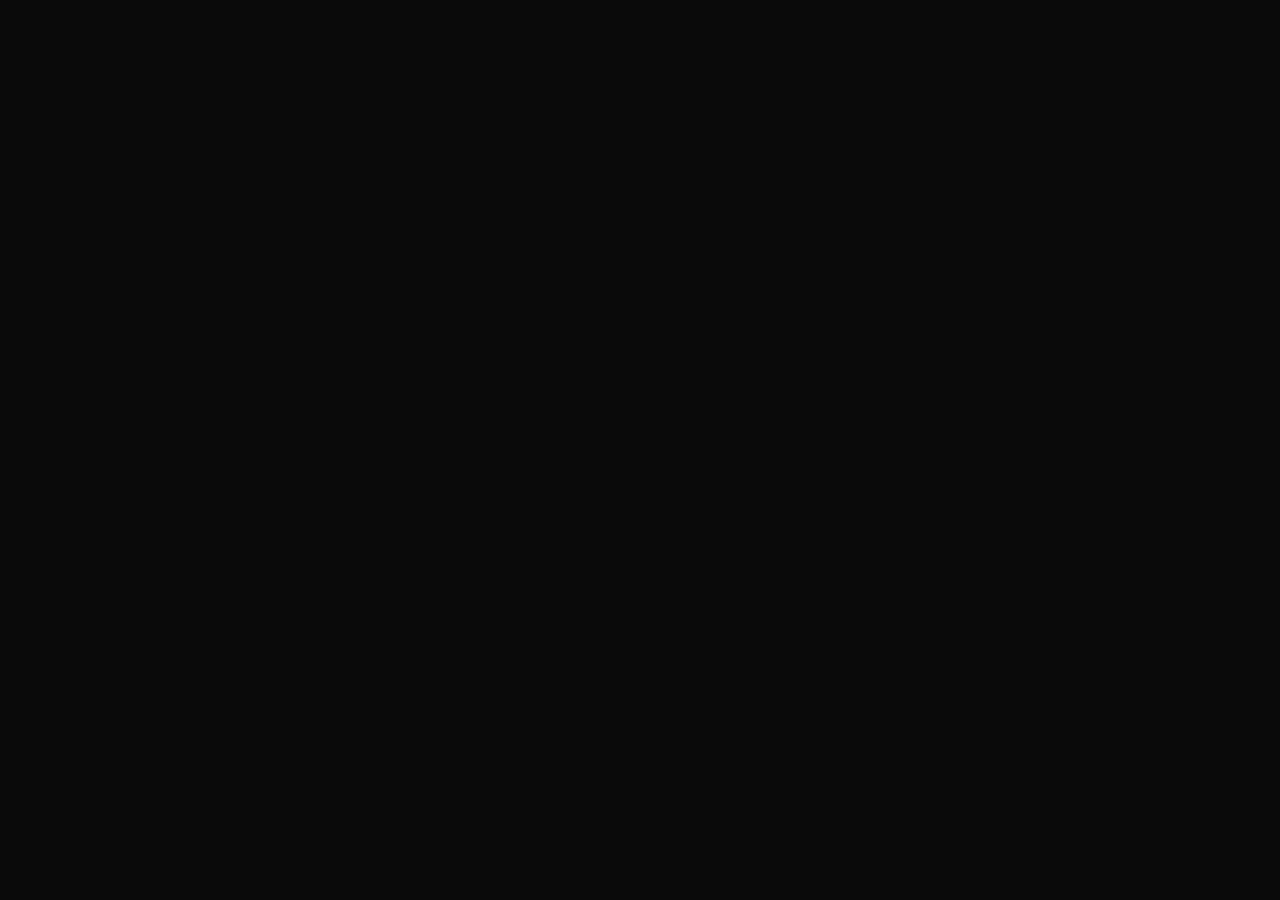
==== index.html @ 72962b51 "Add initial HTML structure for LUXORA marketplace Initial commit of the LUXORA marketplace HTML stru" ====
<!DOCTYPE html>
<html lang="en">
<head>
<meta charset="UTF-8" />
<meta name="viewport" content="width=device-width, initial-scale=1.0" />
<title>LUXORA — The World's Finest Marketplace</title>
<link href="https://fonts.googleapis.com/css2?family=Cormorant+Garamond:wght@300;400;600;700&family=Inter:wght@300;400;500;600;700&display=swap" rel="stylesheet">
<style>
  /* ============ RESET & BASE ============ */
  * { margin: 0; padding: 0; box-sizing: border-box; }
  :root {
    --gold: #d4af37;
    --gold-light: #f4e4a6;
    --gold-dark: #a8842c;
    --black: #0a0a0a;
    --charcoal: #141414;
    --charcoal-2: #1c1c1c;
    --cream: #f8f5ee;
    --text-muted: #a8a8a8;
    --border: rgba(212, 175, 55, 0.18);
    --font-serif: 'Cormorant Garamond', serif;
    --font-sans: 'Inter', sans-serif;
  }
  html { scroll-behavior: smooth; }
  body {
    font-family: var(--font-sans);
    background: var(--black);
    color: var(--cream);
    overflow-x: hidden;
    line-height: 1.6;
  }
  a { text-decoration: none; color: inherit; }
  img { display: block; max-width: 100%; }
  ::selection { background: var(--gold); color: var(--black); }

  /* Scrollbar */
  ::-webkit-scrollbar { width: 10px; }
  ::-webkit-scrollbar-track { background: var(--charcoal); }
  ::-webkit-scrollbar-thumb { background: var(--gold-dark); border-radius: 10px; }
  ::-webkit-scrollbar-thumb:hover { background: var(--gold); }

  /* ============ NAVBAR ============ */
  .navbar {
    position: fixed; top: 0; left: 0; right: 0;
    z-index: 1000;
    padding: 22px 60px;
    display: flex; align-items: center; justify-content: space-between;
    transition: all 0.4s ease;
    background: transparent;
  }
  .navbar.scrolled {
    background: rgba(10, 10, 10, 0.85);
    backdrop-filter: blur(20px);
    border-bottom: 1px solid var(--border);
    padding: 14px 60px;
  }
  .logo {
    font-family: var(--font-serif);
    font-size: 30px; font-weight: 700;
    letter-spacing: 4px;
    background: linear-gradient(135deg, var(--gold-light), var(--gold), var(--gold-dark));
    -webkit-background-clip: text;
    -webkit-text-fill-color: transparent;
    background-clip: text;
  }
  .logo span { font-size: 14px; letter-spacing: 6px; display: block; margin-top: -6px; opacity: 0.7; }
  .nav-links { display: flex; gap: 40px; align-items: center; }
  .nav-links a {
    font-size: 14px; letter-spacing: 1.5px; text-transform: uppercase;
    color: var(--cream); position: relative; transition: color 0.3s;
  }
  .nav-links a::after {
    content: ''; position: absolute; left: 0; bottom: -6px;
    width: 0; height: 1px; background: var(--gold);
    transition: width 0.4s ease;
  }
  .nav-links a:hover { color: var(--gold); }
  .nav-links a:hover::after { width: 100%; }
  .nav-actions { display: flex; gap: 20px; align-items: center; }
  .icon-btn {
    width: 44px; height: 44px; border-radius: 50%;
    border: 1px solid var(--border);
    display: flex; align-items: center; justify-content: center;
    cursor: pointer; transition: all 0.3s; background: transparent; color: var(--cream);
  }
  .icon-btn:hover { border-color: var(--gold); color: var(--gold); transform: translateY(-2px); }
  .btn-gold {
    padding: 14px 32px; border-radius: 50px;
    background: linear-gradient(135deg, var(--gold-light), var(--gold), var(--gold-dark));
    color: var(--black); font-weight: 600; letter-spacing: 1.5px;
    font-size: 13px; text-transform: uppercase; border: none; cursor: pointer;
    transition: all 0.4s ease; box-shadow: 0 8px 24px rgba(212, 175, 55, 0.25);
  }
  .btn-gold:hover { transform: translateY(-3px); box-shadow: 0 12px 32px rgba(212, 175, 55, 0.45); }
  .menu-toggle { display: none; }

  /* ============ HERO ============ */
  .hero {
    min-height: 100vh;
    display: flex; align-items: center; justify-content: center;
    text-align: center;
    position: relative;
    padding: 120px 40px 60px;
    overflow: hidden;
    background:
      radial-gradient(ellipse at 20% 30%, rgba(212, 175, 55, 0.13) 0%, transparent 55%),
      radial-gradient(ellipse at 80% 70%, rgba(212, 175, 55, 0.09) 0%, transparent 55%),
      var(--black);
  }
  .hero::before {
    content: ''; position: absolute; inset: 0;
    background-image:
      linear-gradient(rgba(212, 175, 55, 0.04) 1px, transparent 1px),
      linear-gradient(90deg, rgba(212, 175, 55, 0.04) 1px, transparent 1px);
    background-size: 60px 60px;
    mask-image: radial-gradient(ellipse at center, black 20%, transparent 75%);
  }
  .hero-content { position: relative; z-index: 2; max-width: 1000px; }
  .hero-badge {
    display: inline-flex; align-items: center; gap: 10px;
    padding: 10px 22px; border-radius: 50px;
    border: 1px solid var(--border);
    background: rgba(212, 175, 55, 0.05);
    font-size: 12px; letter-spacing: 3px; text-transform: uppercase;
    color: var(--gold-light);
    margin-bottom: 32px;
    animation: fadeUp 0.8s ease 0.1s both;
  }
  .hero-badge .dot {
    width: 8px; height: 8px; border-radius: 50%;
    background: var(--gold);
    box-shadow: 0 0 12px var(--gold);
    animation: pulse 2s infinite;
  }
  @keyframes pulse {
    0%, 100% { opacity: 1; transform: scale(1); }
    50% { opacity: 0.5; transform: scale(1.3); }
  }
  .hero h1 {
    font-family: var(--font-serif);
    font-size: clamp(48px, 8vw, 108px);
    font-weight: 600; line-height: 1; letter-spacing: -1px;
    animation: fadeUp 0.9s ease 0.25s both;
  }
  .hero h1 .italic {
    font-style: italic; font-weight: 300;
    background: linear-gradient(135deg, var(--gold-light), var(--gold), var(--gold-dark));
    -webkit-background-clip: text; -webkit-text-fill-color: transparent;
  }
  .hero p {
    max-width: 640px; margin: 32px auto 0;
    font-size: 17px; color: var(--text-muted); letter-spacing: 0.5px;
    animation: fadeUp 0.9s ease 0.4s both;
  }
  .hero-cta {
    margin-top: 46px; display: flex; gap: 20px; justify-content: center; flex-wrap: wrap;
    animation: fadeUp 0.9s ease 0.55s both;
  }
  .btn-outline {
    padding: 14px 32px; border-radius: 50px;
    border: 1px solid var(--gold); background: transparent;
    color: var(--gold); font-weight: 600; letter-spacing: 1.5px;
    font-size: 13px; text-transform: uppercase; cursor: pointer;
    transition: all 0.4s ease;
  }
  .btn-outline:hover { background: var(--gold); color: var(--black); transform: translateY(-3px); }

  /* Search bar */
  .hero-search {
    margin: 60px auto 0; max-width: 720px;
    display: flex; align-items: center;
    background: rgba(20, 20, 20, 0.8);
    border: 1px solid var(--border);
    border-radius: 60px; padding: 8px;
    backdrop-filter: blur(20px);
    animation: fadeUp 0.9s ease 0.7s both;
    transition: border-color 0.3s, box-shadow 0.3s;
  }
  .hero-search:focus-within {
    border-color: var(--gold);
    box-shadow: 0 0 40px rgba(212, 175, 55, 0.15);
  }
  .hero-search input {
    flex: 1; background: transparent; border: none; outline: none;
    padding: 16px 24px; color: var(--cream); font-size: 15px;
  }
  .hero-search input::placeholder { color: var(--text-muted); }
  .hero-search .btn-gold { padding: 14px 30px; }

  /* ============ STATS ============ */
  .stats {
    display: grid; grid-template-columns: repeat(4, 1fr);
    border-top: 1px solid var(--border);
    border-bottom: 1px solid var(--border);
    background: var(--charcoal);
  }
  .stat {
    padding: 50px 30px; text-align: center;
    border-right: 1px solid var(--border);
    transition: background 0.4s;
  }
  .stat:last-child { border-right: none; }
  .stat:hover { background: var(--charcoal-2); }
  .stat h3 {
    font-family: var(--font-serif); font-size: 52px; font-weight: 600;
    background: linear-gradient(135deg, var(--gold-light), var(--gold));
    -webkit-background-clip: text; -webkit-text-fill-color: transparent;
    line-height: 1;
  }
  .stat p {
    font-size: 12px; letter-spacing: 3px; text-transform: uppercase;
    color: var(--text-muted); margin-top: 12px;
  }

  /* ============ SECTION HEADING ============ */
  .section { padding: 120px 60px; }
  .section-head {
    text-align: center; margin-bottom: 70px;
  }
  .section-tag {
    font-size: 12px; letter-spacing: 5px; text-transform: uppercase;
    color: var(--gold); margin-bottom: 18px; display: block;
  }
  .section-head h2 {
    font-family: var(--font-serif);
    font-size: clamp(38px, 5vw, 64px);
    font-weight: 600; line-height: 1.1;
  }
  .section-head h2 .italic {
    font-style: italic; font-weight: 300;
    color: var(--gold);
  }
  .section-head p {
    color: var(--text-muted); margin-top: 18px; max-width: 560px;
    margin-left: auto; margin-right: auto; font-size: 15px;
  }

  /* ============ CATEGORIES ============ */
  .categories-grid {
    display: grid; grid-template-columns: repeat(4, 1fr);
    gap: 22px;
  }
  .category-card {
    position: relative; overflow: hidden; border-radius: 16px;
    height: 340px; cursor: pointer;
    border: 1px solid var(--border);
    background-size: cover; background-position: center;
    transition: transform 0.5s ease, box-shadow 0.5s ease;
  }
  .category-card::before {
    content: ''; position: absolute; inset: 0;
    background: linear-gradient(180deg, rgba(10,10,10,0.1) 0%, rgba(10,10,10,0.9) 100%);
    transition: opacity 0.4s;
  }
  .category-card:hover { transform: translateY(-8px); box-shadow: 0 20px 50px rgba(212,175,55,0.2); }
  .category-card:hover::before { opacity: 0.7; }
  .category-card .content {
    position: absolute; bottom: 0; left: 0; right: 0;
    padding: 28px; z-index: 2;
  }
  .category-card .content h3 {
    font-family: var(--font-serif); font-size: 26px; font-weight: 600;
    transition: color 0.3s;
  }
  .category-card:hover .content h3 { color: var(--gold); }
  .category-card .content span {
    font-size: 12px; letter-spacing: 2px; text-transform: uppercase;
    color: var(--gold-light); opacity: 0.85;
  }
  .category-card .arrow {
    position: absolute; top: 24px; right: 24px;
    width: 44px; height: 44px; border-radius: 50%;
    background: rgba(212,175,55,0.15); backdrop-filter: blur(10px);
    border: 1px solid var(--border);
    display: flex; align-items: center; justify-content: center;
    color: var(--gold); opacity: 0; transform: scale(0.6);
    transition: all 0.4s;
  }
  .category-card:hover .arrow { opacity: 1; transform: scale(1); }

  /* ============ PRODUCTS ============ */
  .products-section { background: var(--charcoal); }
  .products-grid {
    display: grid; grid-template-columns: repeat(4, 1fr);
    gap: 26px;
  }
  .product-card {
    background: var(--charcoal-2); border-radius: 18px;
    overflow: hidden; border: 1px solid var(--border);
    transition: all 0.4s ease;
  }
  .product-card:hover {
    transform: translateY(-8px);
    border-color: var(--gold);
    box-shadow: 0 20px 50px rgba(0,0,0,0.5);
  }
  .product-img {
    height: 260px; background-size: cover; background-position: center;
    position: relative; overflow: hidden;
  }
  .product-img::after {
    content: ''; position: absolute; inset: 0;
    background: linear-gradient(180deg, transparent 60%, rgba(0,0,0,0.6) 100%);
    transition: opacity 0.4s;
  }
  .product-img .tag {
    position: absolute; top: 16px; left: 16px; z-index: 2;
    padding: 6px 14px; border-radius: 50px;
    background: linear-gradient(135deg, var(--gold-light), var(--gold));
    color: var(--black); font-size: 11px; font-weight: 700;
    letter-spacing: 1px; text-transform: uppercase;
  }
  .product-info { padding: 22px; }
  .product-cat {
    font-size: 11px; letter-spacing: 2px; text-transform: uppercase;
    color: var(--gold); opacity: 0.9;
  }
  .product-info h3 {
    font-family: var(--font-serif); font-size: 22px; font-weight: 600;
    margin: 8px 0 12px; transition: color 0.3s;
  }
  .product-card:hover .product-info h3 { color: var(--gold-light); }
  .product-meta {
    display: flex; align-items: center; justify-content: space-between;
    padding-top: 14px; border-top: 1px solid var(--border);
  }
  .price {
    font-family: var(--font-serif); font-size: 22px; font-weight: 600;
    color: var(--gold-light);
  }
  .price small { font-size: 12px; color: var(--text-muted); font-family: var(--font-sans); }
  .rating { color: var(--gold); font-size: 13px; letter-spacing: 2px; }

  /* ============ WHY US ============ */
  .why-grid {
    display: grid; grid-template-columns: repeat(3, 1fr);
    gap: 26px;
  }
  .why-card {
    padding: 44px 36px; border-radius: 18px;
    background: linear-gradient(145deg, var(--charcoal-2), var(--charcoal));
    border: 1px solid var(--border);
    position: relative; overflow: hidden;
    transition: all 0.4s ease;
  }
  .why-card::before {
    content: ''; position: absolute; top: 0; left: 0;
    width: 100%; height: 2px;
    background: linear-gradient(90deg, transparent, var(--gold), transparent);
    transform: scaleX(0); transition: transform 0.5s ease;
  }
  .why-card:hover { transform: translateY(-6px); border-color: rgba(212,175,55,0.5); }
  .why-card:hover::before { transform: scaleX(1); }
  .why-icon {
    width: 68px; height: 68px; border-radius: 16px;
    background: rgba(212, 175, 55, 0.1);
    border: 1px solid var(--border);
    display: flex; align-items: center; justify-content: center;
    color: var(--gold); margin-bottom: 26px;
    transition: all 0.4s;
  }
  .why-card:hover .why-icon {
    background: var(--gold); color: var(--black);
    transform: rotate(-8deg) scale(1.05);
  }
  .why-card h3 {
    font-family: var(--font-serif); font-size: 24px; font-weight: 600;
    margin-bottom: 12px;
  }
  .why-card p { color: var(--text-muted); font-size: 14px; line-height: 1.8; }

  /* ============ CTA BANNER ============ */
  .cta-banner {
    margin: 0 60px; padding: 90px 60px; border-radius: 28px;
    background:
      radial-gradient(ellipse at 30% 20%, rgba(212,175,55,0.25) 0%, transparent 60%),
      radial-gradient(ellipse at 70% 80%, rgba(212,175,55,0.15) 0%, transparent 60%),
      linear-gradient(135deg, #1a1508, #0a0a0a);
    border: 1px solid var(--border);
    text-align: center; position: relative; overflow: hidden;
  }
  .cta-banner::before {
    content: ''; position: absolute; inset: 0;
    background-image:
      linear-gradient(rgba(212,175,55,0.05) 1px, transparent 1px),
      linear-gradient(90deg, rgba(212,175,55,0.05) 1px, transparent 1px);
    background-size: 50px 50px;
    mask-image: radial-gradient(ellipse at center, black, transparent 70%);
  }
  .cta-banner > * { position: relative; z-index: 2; }
  .cta-banner h2 {
    font-family: var(--font-serif); font-size: clamp(36px, 5vw, 62px);
    font-weight: 600; line-height: 1.1; margin-bottom: 20px;
  }
  .cta-banner h2 .italic { font-style: italic; color: var(--gold); font-weight: 300; }
  .cta-banner p { color: var(--text-muted); max-width: 580px; margin: 0 auto 40px; }

  /* ============ TESTIMONIALS ============ */
  .testimonials-grid {
    display: grid; grid-template-columns: repeat(3, 1fr); gap: 26px;
  }
  .testimonial {
    padding: 40px 32px; border-radius: 18px;
    background: var(--charcoal-2);
    border: 1px solid var(--border);
    transition: all 0.4s;
  }
  .testimonial:hover { border-color: rgba(212,175,55,0.5); transform: translateY(-6px); }
  .stars { color: var(--gold); letter-spacing: 3px; margin-bottom: 18px; }
  .testimonial p {
    font-family: var(--font-serif); font-size: 19px; font-style: italic;
    line-height: 1.7; color: var(--cream); margin-bottom: 26px;
  }
  .author { display: flex; align-items: center; gap: 14px; }
  .avatar {
    width: 52px; height: 52px; border-radius: 50%;
    background: linear-gradient(135deg, var(--gold-light), var(--gold-dark));
    display: flex; align-items: center; justify-content: center;
    font-weight: 700; color: var(--black); font-family: var(--font-serif);
    font-size: 20px;
  }
  .author-info h4 { font-size: 15px; font-weight: 600; }
  .author-info span { font-size: 12px; color: var(--text-muted); letter-spacing: 1px; }

  /* ============ NEWSLETTER ============ */
  .newsletter {
    padding: 80px 60px; text-align: center;
    border-top: 1px solid var(--border);
    background: var(--charcoal);
  }
  .newsletter h3 {
    font-family: var(--font-serif); font-size: 42px; font-weight: 600;
    margin-bottom: 14px;
  }
  .newsletter p { color: var(--text-muted); margin-bottom: 36px; }
  .newsletter-form {
    display: flex; max-width: 540px; margin: 0 auto;
    background: var(--charcoal-2); border: 1px solid var(--border);
    border-radius: 60px; padding: 8px;
  }
  .newsletter-form input {
    flex: 1; background: transparent; border: none; outline: none;
    padding: 14px 24px; color: var(--cream); font-size: 15px;
  }
  .newsletter-form input::placeholder { color: var(--text-muted); }

  /* ============ FOOTER ============ */
  footer {
    padding: 80px 60px 40px;
    background: var(--black);
    border-top: 1px solid var(--border);
  }
  .footer-top {
    display: grid; grid-template-columns: 2fr 1fr 1fr 1fr; gap: 50px;
    margin-bottom: 60px;
  }
  .footer-brand .logo { font-size: 34px; margin-bottom: 20px; display: inline-block; }
  .footer-brand p { color: var(--text-muted); font-size: 14px; max-width: 340px; line-height: 1.8; }
  .socials { display: flex; gap: 12px; margin-top: 26px; }
  .socials a {
    width: 42px; height: 42px; border-radius: 50%;
    border: 1px solid var(--border);
    display: flex; align-items: center; justify-content: center;
    transition: all 0.3s; color: var(--cream);
  }
  .socials a:hover { background: var(--gold); color: var(--black); border-color: var(--gold); transform: translateY(-3px); }
  .footer-col h4 {
    font-size: 13px; letter-spacing: 3px; text-transform: uppercase;
    color: var(--gold); margin-bottom: 24px; font-weight: 600;
  }
  .footer-col ul { list-style: none; }
  .footer-col li { margin-bottom: 12px; }
  .footer-col a {
    color: var(--text-muted); font-size: 14px;
    transition: color 0.3s;
  }
  .footer-col a:hover { color: var(--gold); }
  .footer-bottom {
    display: flex; justify-content: space-between; align-items: center;
    padding-top: 30px; border-top: 1px solid var(--border);
    color: var(--text-muted); font-size: 13px;
    flex-wrap: wrap; gap: 16px;
  }

  /* ============ ANIMATIONS ============ */
  @keyframes fadeUp {
    from { opacity: 0; transform: translateY(30px); }
    to { opacity: 1; transform: translateY(0); }
  }
  .reveal {
    opacity: 0; transform: translateY(40px);
    transition: opacity 0.8s ease, transform 0.8s ease;
  }
  .reveal.visible { opacity: 1; transform: translateY(0); }

  /* ============ RESPONSIVE ============ */
  @media (max-width: 1100px) {
    .categories-grid, .products-grid { grid-template-columns: repeat(2, 1fr); }
    .why-grid, .testimonials-grid { grid-template-columns: repeat(2, 1fr); }
    .footer-top { grid-template-columns: 1fr 1fr; }
    .stats { grid-template-columns: repeat(2, 1fr); }
    .stat:nth-child(2) { border-right: none; }
  }
  @media (max-width: 860px) {
    .navbar { padding: 18px 24px; }
    .navbar.scrolled { padding: 12px 24px; }
    .nav-links { display: none; }
    .section { padding: 80px 24px; }
    .cta-banner { margin: 0 24px; padding: 60px 24px; }
    .newsletter { padding: 60px 24px; }
    footer { padding: 60px 24px 30px; }
    .hero { padding: 120px 24px 60px; }
  }
  @media (max-width: 640px) {
    .categories-grid, .products-grid, .why-grid, .testimonials-grid, .footer-top {
      grid-template-columns: 1fr;
    }
    .stats { grid-template-columns: 1fr; }
    .stat { border-right: none; border-bottom: 1px solid var(--border); }
    .hero-search { flex-direction: column; border-radius: 20px; padding: 14px; }
    .hero-search input { padding: 14px; width: 100%; }
    .hero-search .btn-gold { width: 100%; }
    .newsletter-form { flex-direction: column; border-radius: 20px; padding: 14px; }
    .newsletter-form input { padding: 14px; }
    .footer-bottom { flex-direction: column; text-align: cen
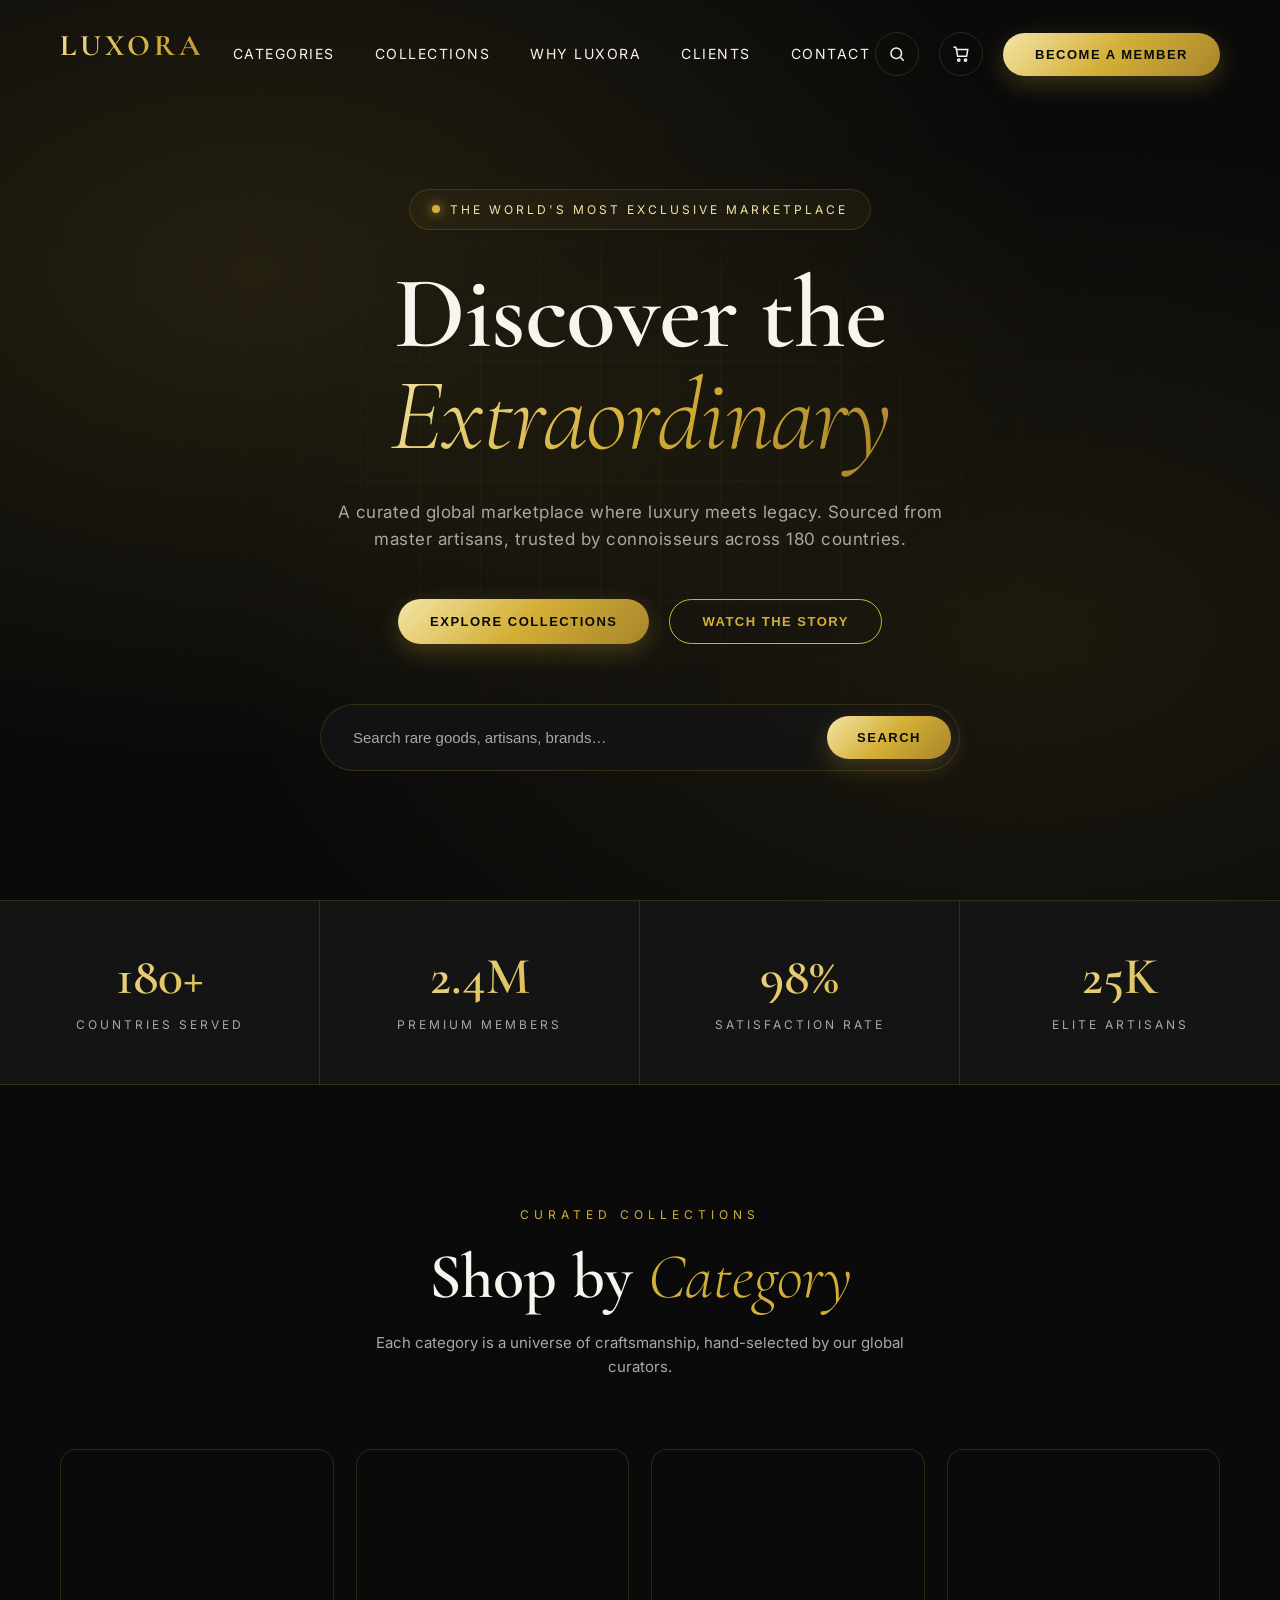
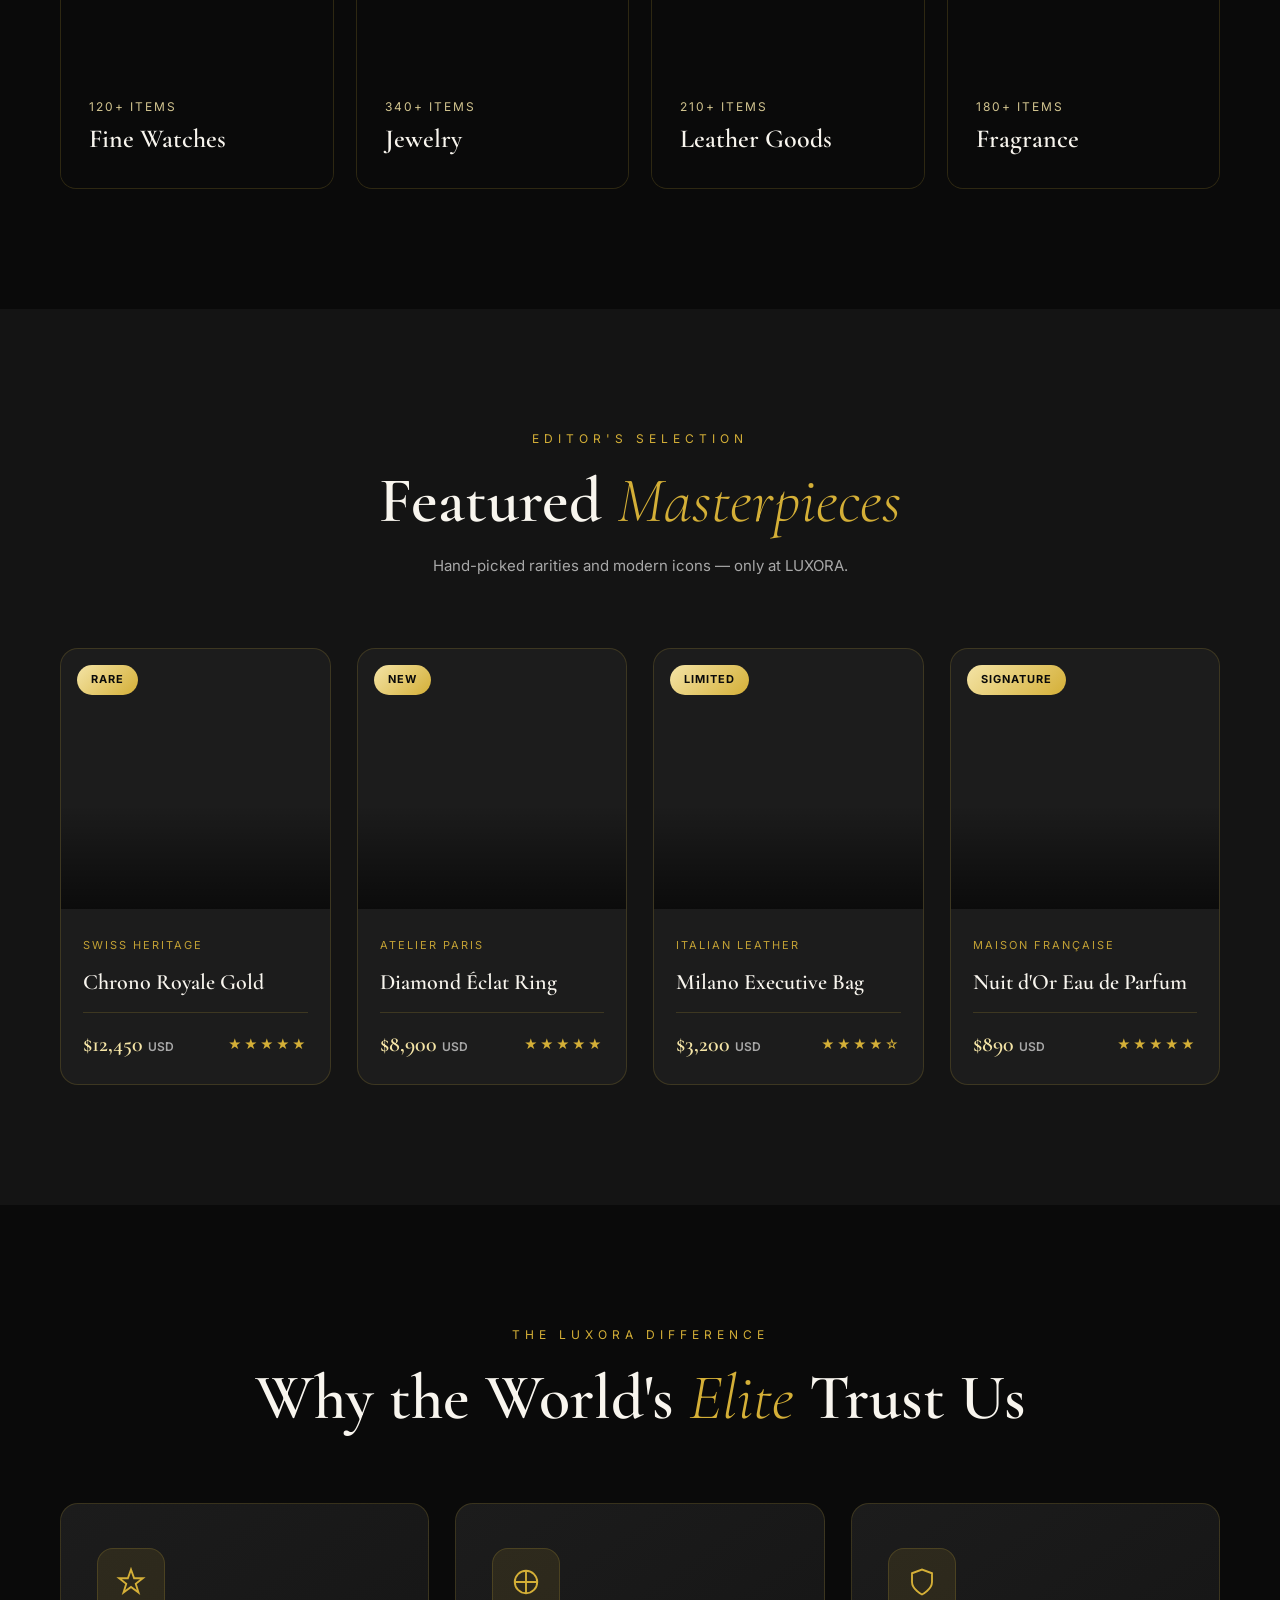
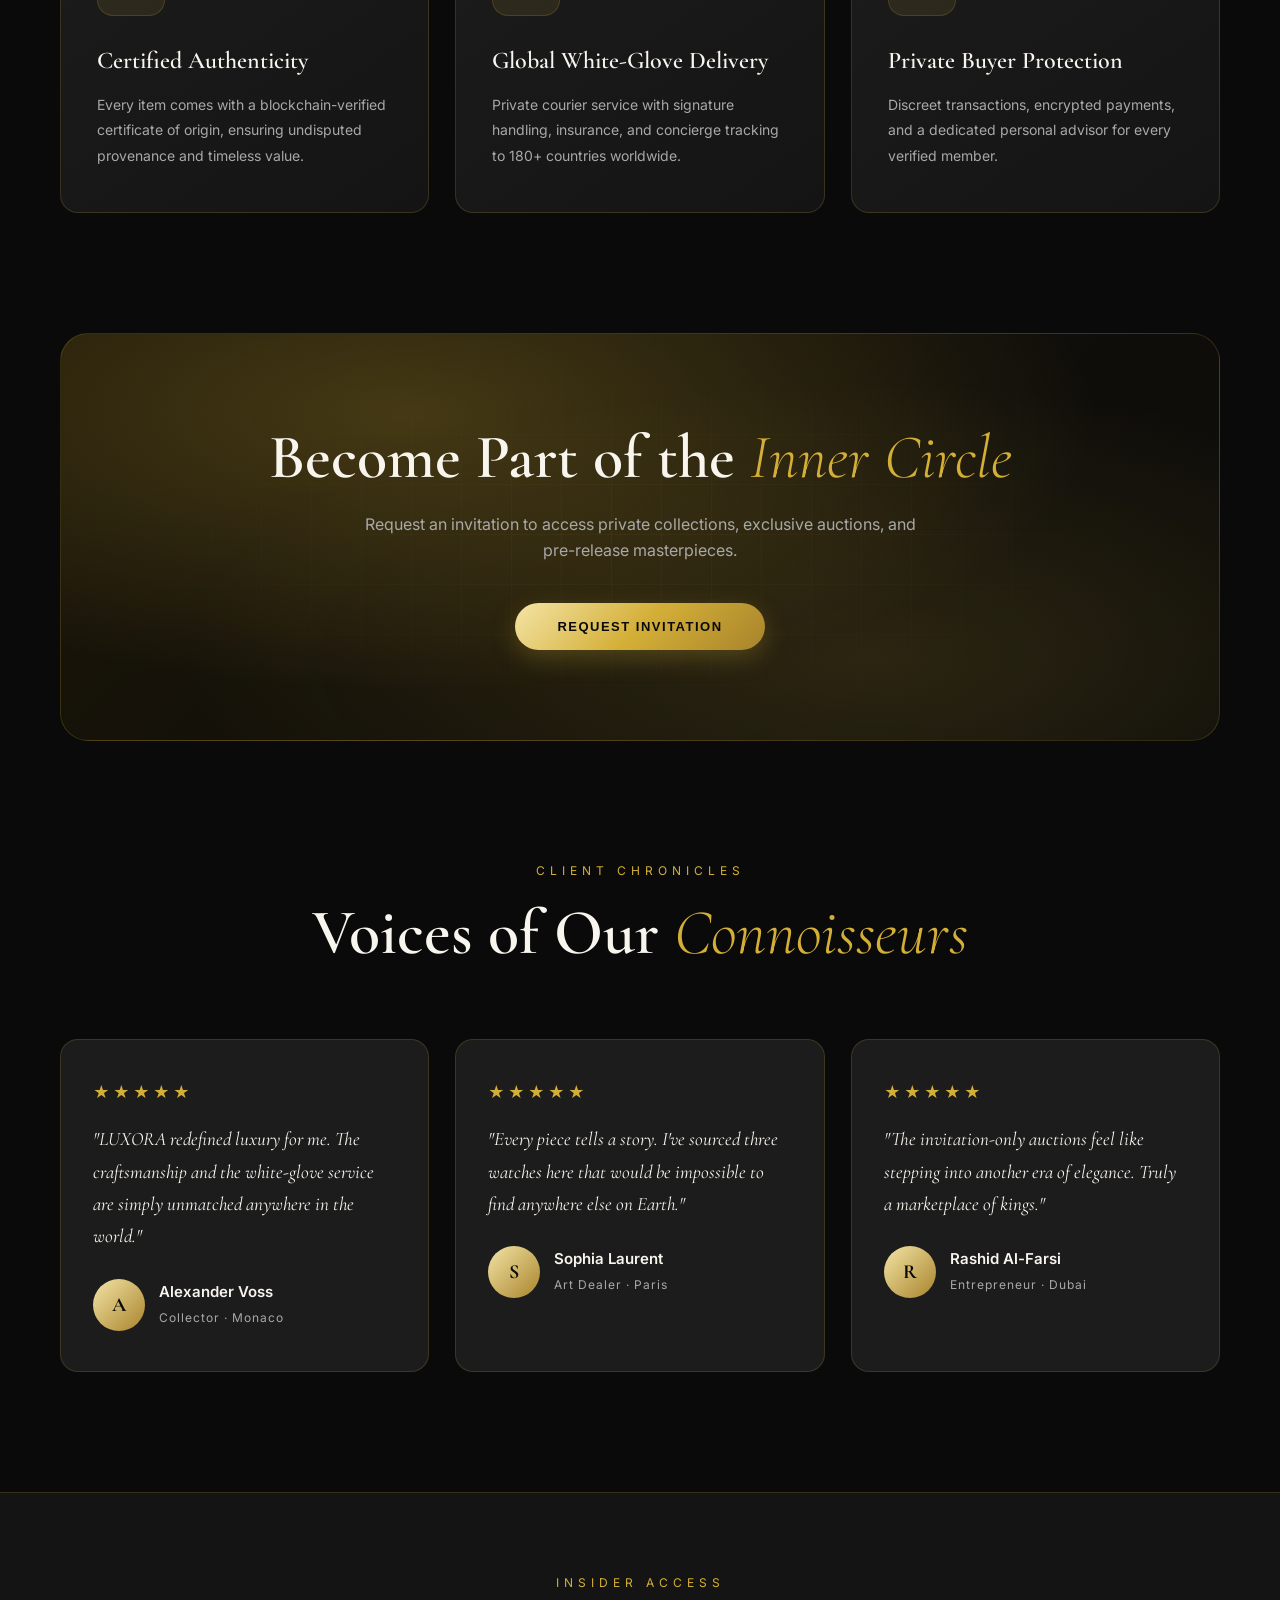
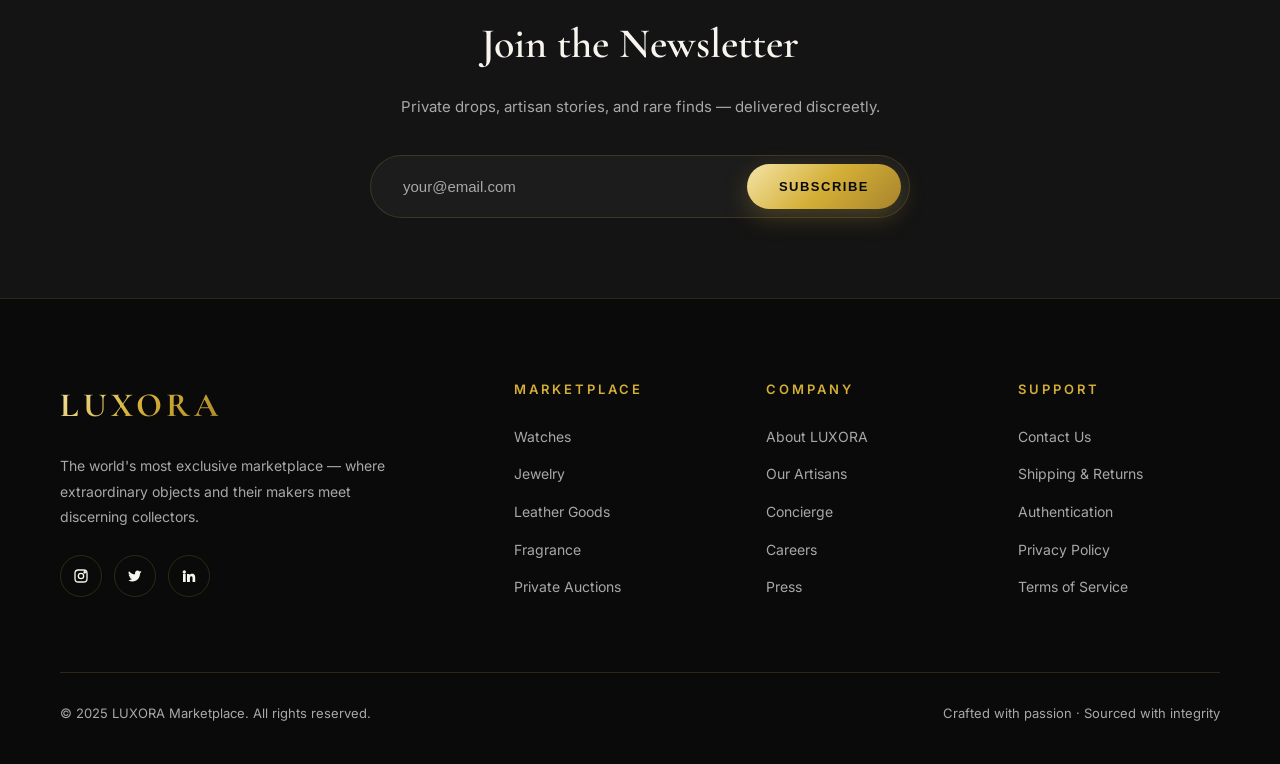
==== commit 3d2cfbeb: "Remove menu toggle and adjust footer styles" ====
--- a/index.html
+++ b/index.html
@@ -92,7 +92,6 @@
     transition: all 0.4s ease; box-shadow: 0 8px 24px rgba(212, 175, 55, 0.25);
   }
   .btn-gold:hover { transform: translateY(-3px); box-shadow: 0 12px 32px rgba(212, 175, 55, 0.45); }
-  .menu-toggle { display: none; }
 
   /* ============ HERO ============ */
   .hero {
@@ -522,4 +521,310 @@
     .hero-search .btn-gold { width: 100%; }
     .newsletter-form { flex-direction: column; border-radius: 20px; padding: 14px; }
     .newsletter-form input { padding: 14px; }
-    .footer-bottom { flex-direction: column; text-align: cen
+    .footer-bottom { flex-direction: column; text-align: center; }
+    .nav-actions .btn-gold { display: none; }
+  }
+</style>
+</head>
+<body>
+
+<!-- ============ NAVBAR ============ -->
+<nav class="navbar" id="navbar">
+  <a href="#" class="logo">LUXORA<span>MARKETPLACE</span></a>
+  <div class="nav-links">
+    <a href="#categories">Categories</a>
+    <a href="#products">Collections</a>
+    <a href="#why">Why LUXORA</a>
+    <a href="#testimonials">Clients</a>
+    <a href="#contact">Contact</a>
+  </div>
+  <div class="nav-actions">
+    <button class="icon-btn" aria-label="Search">
+      <svg width="18" height="18" viewBox="0 0 24 24" fill="none" stroke="currentColor" stroke-width="2"><circle cx="11" cy="11" r="7"/><path d="M21 21l-4.3-4.3"/></svg>
+    </button>
+    <button class="icon-btn" aria-label="Cart">
+      <svg width="18" height="18" viewBox="0 0 24 24" fill="none" stroke="currentColor" stroke-width="2"><path d="M6 6h15l-1.5 9h-12z"/><circle cx="9" cy="20" r="1.5"/><circle cx="18" cy="20" r="1.5"/><path d="M6 6L5 3H2"/></svg>
+    </button>
+    <button class="btn-gold">Become a Member</button>
+  </div>
+</nav>
+
+<!-- ============ HERO ============ -->
+<section class="hero">
+  <div class="hero-content">
+    <div class="hero-badge">
+      <span class="dot"></span>
+      The World's Most Exclusive Marketplace
+    </div>
+    <h1>Discover the<br><span class="italic">Extraordinary</span></h1>
+    <p>A curated global marketplace where luxury meets legacy. Sourced from master artisans, trusted by connoisseurs across 180 countries.</p>
+    <div class="hero-cta">
+      <button class="btn-gold">Explore Collections</button>
+      <button class="btn-outline">Watch the Story</button>
+    </div>
+    <div class="hero-search">
+      <input type="text" placeholder="Search rare goods, artisans, brands…" />
+      <button class="btn-gold">Search</button>
+    </div>
+  </div>
+</section>
+
+<!-- ============ STATS ============ -->
+<section class="stats">
+  <div class="stat reveal"><h3>180+</h3><p>Countries Served</p></div>
+  <div class="stat reveal"><h3>2.4M</h3><p>Premium Members</p></div>
+  <div class="stat reveal"><h3>98%</h3><p>Satisfaction Rate</p></div>
+  <div class="stat reveal"><h3>25K</h3><p>Elite Artisans</p></div>
+</section>
+
+<!-- ============ CATEGORIES ============ -->
+<section class="section" id="categories">
+  <div class="section-head reveal">
+    <span class="section-tag">Curated Collections</span>
+    <h2>Shop by <span class="italic">Category</span></h2>
+    <p>Each category is a universe of craftsmanship, hand-selected by our global curators.</p>
+  </div>
+  <div class="categories-grid">
+    <div class="category-card reveal" style="background-image:url('https://images.unsplash.com/photo-1523170335258-f5ed11844a49?w=800&q=80')">
+      <div class="arrow">→</div>
+      <div class="content"><span>120+ items</span><h3>Fine Watches</h3></div>
+    </div>
+    <div class="category-card reveal" style="background-image:url('https://images.unsplash.com/photo-1611591437281-460bfbe1220a?w=800&q=80')">
+      <div class="arrow">→</div>
+      <div class="content"><span>340+ items</span><h3>Jewelry</h3></div>
+    </div>
+    <div class="category-card reveal" style="background-image:url('https://images.unsplash.com/photo-1548036328-c9fa89d128fa?w=800&q=80')">
+      <div class="arrow">→</div>
+      <div class="content"><span>210+ items</span><h3>Leather Goods</h3></div>
+    </div>
+    <div class="category-card reveal" style="background-image:url('https://images.unsplash.com/photo-1615634260167-c8cdede054de?w=800&q=80')">
+      <div class="arrow">→</div>
+      <div class="content"><span>180+ items</span><h3>Fragrance</h3></div>
+    </div>
+  </div>
+</section>
+
+<!-- ============ PRODUCTS ============ -->
+<section class="section products-section" id="products">
+  <div class="section-head reveal">
+    <span class="section-tag">Editor's Selection</span>
+    <h2>Featured <span class="italic">Masterpieces</span></h2>
+    <p>Hand-picked rarities and modern icons — only at LUXORA.</p>
+  </div>
+  <div class="products-grid">
+    <div class="product-card reveal">
+      <div class="product-img" style="background-image:url('https://images.unsplash.com/photo-1524805444758-089113d48a6d?w=800&q=80')">
+        <span class="tag">Rare</span>
+      </div>
+      <div class="product-info">
+        <span class="product-cat">Swiss Heritage</span>
+        <h3>Chrono Royale Gold</h3>
+        <div class="product-meta">
+          <span class="price">$12,450 <small>USD</small></span>
+          <span class="rating">★★★★★</span>
+        </div>
+      </div>
+    </div>
+    <div class="product-card reveal">
+      <div class="product-img" style="background-image:url('https://images.unsplash.com/photo-1599643478518-a784e5dc4c8f?w=800&q=80')">
+        <span class="tag">New</span>
+      </div>
+      <div class="product-info">
+        <span class="product-cat">Atelier Paris</span>
+        <h3>Diamond Éclat Ring</h3>
+        <div class="product-meta">
+          <span class="price">$8,900 <small>USD</small></span>
+          <span class="rating">★★★★★</span>
+        </div>
+      </div>
+    </div>
+    <div class="product-card reveal">
+      <div class="product-img" style="background-image:url('https://images.unsplash.com/photo-1548036328-c9fa89d128fa?w=800&q=80')">
+        <span class="tag">Limited</span>
+      </div>
+      <div class="product-info">
+        <span class="product-cat">Italian Leather</span>
+        <h3>Milano Executive Bag</h3>
+        <div class="product-meta">
+          <span class="price">$3,200 <small>USD</small></span>
+          <span class="rating">★★★★☆</span>
+        </div>
+      </div>
+    </div>
+    <div class="product-card reveal">
+      <div class="product-img" style="background-image:url('https://images.unsplash.com/photo-1615634260167-c8cdede054de?w=800&q=80')">
+        <span class="tag">Signature</span>
+      </div>
+      <div class="product-info">
+        <span class="product-cat">Maison Française</span>
+        <h3>Nuit d'Or Eau de Parfum</h3>
+        <div class="product-meta">
+          <span class="price">$890 <small>USD</small></span>
+          <span class="rating">★★★★★</span>
+        </div>
+      </div>
+    </div>
+  </div>
+</section>
+
+<!-- ============ WHY US ============ -->
+<section class="section" id="why">
+  <div class="section-head reveal">
+    <span class="section-tag">The LUXORA Difference</span>
+    <h2>Why the World's <span class="italic">Elite</span> Trust Us</h2>
+  </div>
+  <div class="why-grid">
+    <div class="why-card reveal">
+      <div class="why-icon">
+        <svg width="30" height="30" viewBox="0 0 24 24" fill="none" stroke="currentColor" stroke-width="1.5"><path d="M12 2l2.5 7h7l-5.7 4.4 2.2 7L12 16l-6 4.4 2.2-7L2.5 9h7z"/></svg>
+      </div>
+      <h3>Certified Authenticity</h3>
+      <p>Every item comes with a blockchain-verified certificate of origin, ensuring undisputed provenance and timeless value.</p>
+    </div>
+    <div class="why-card reveal">
+      <div class="why-icon">
+        <svg width="30" height="30" viewBox="0 0 24 24" fill="none" stroke="currentColor" stroke-width="1.5"><path d="M3 12h18M12 3v18"/><circle cx="12" cy="12" r="9"/></svg>
+      </div>
+      <h3>Global White-Glove Delivery</h3>
+      <p>Private courier service with signature handling, insurance, and concierge tracking to 180+ countries worldwide.</p>
+    </div>
+    <div class="why-card reveal">
+      <div class="why-icon">
+        <svg width="30" height="30" viewBox="0 0 24 24" fill="none" stroke="currentColor" stroke-width="1.5"><path d="M12 22s8-4 8-10V5l-8-3-8 3v7c0 6 8 10 8 10z"/></svg>
+      </div>
+      <h3>Private Buyer Protection</h3>
+      <p>Discreet transactions, encrypted payments, and a dedicated personal advisor for every verified member.</p>
+    </div>
+  </div>
+</section>
+
+<!-- ============ CTA ============ -->
+<section class="cta-banner reveal">
+  <h2>Become Part of the <span class="italic">Inner Circle</span></h2>
+  <p>Request an invitation to access private collections, exclusive auctions, and pre-release masterpieces.</p>
+  <button class="btn-gold" style="padding:16px 42px;">Request Invitation</button>
+</section>
+
+<!-- ============ TESTIMONIALS ============ -->
+<section class="section" id="testimonials">
+  <div class="section-head reveal">
+    <span class="section-tag">Client Chronicles</span>
+    <h2>Voices of Our <span class="italic">Connoisseurs</span></h2>
+  </div>
+  <div class="testimonials-grid">
+    <div class="testimonial reveal">
+      <div class="stars">★★★★★</div>
+      <p>"LUXORA redefined luxury for me. The craftsmanship and the white-glove service are simply unmatched anywhere in the world."</p>
+      <div class="author">
+        <div class="avatar">A</div>
+        <div class="author-info"><h4>Alexander Voss</h4><span>Collector · Monaco</span></div>
+      </div>
+    </div>
+    <div class="testimonial reveal">
+      <div class="stars">★★★★★</div>
+      <p>"Every piece tells a story. I've sourced three watches here that would be impossible to find anywhere else on Earth."</p>
+      <div class="author">
+        <div class="avatar">S</div>
+        <div class="author-info"><h4>Sophia Laurent</h4><span>Art Dealer · Paris</span></div>
+      </div>
+    </div>
+    <div class="testimonial reveal">
+      <div class="stars">★★★★★</div>
+      <p>"The invitation-only auctions feel like stepping into another era of elegance. Truly a marketplace of kings."</p>
+      <div class="author">
+        <div class="avatar">R</div>
+        <div class="author-info"><h4>Rashid Al-Farsi</h4><span>Entrepreneur · Dubai</span></div>
+      </div>
+    </div>
+  </div>
+</section>
+
+<!-- ============ NEWSLETTER ============ -->
+<section class="newsletter">
+  <div class="section-head reveal" style="margin-bottom:0;">
+    <span class="section-tag">Insider Access</span>
+    <h3>Join the Newsletter</h3>
+    <p>Private drops, artisan stories, and rare finds — delivered discreetly.</p>
+    <form class="newsletter-form" onsubmit="event.preventDefault(); this.querySelector('button').textContent='Subscribed ✓';">
+      <input type="email" placeholder="your@email.com" required />
+      <button type="submit" class="btn-gold">Subscribe</button>
+    </form>
+  </div>
+</section>
+
+<!-- ============ FOOTER ============ -->
+<footer id="contact">
+  <div class="footer-top">
+    <div class="footer-brand reveal">
+      <a href="#" class="logo">LUXORA</a>
+      <p>The world's most exclusive marketplace — where extraordinary objects and their makers meet discerning collectors.</p>
+      <div class="socials">
+        <a href="#" aria-label="Instagram">
+          <svg width="16" height="16" viewBox="0 0 24 24" fill="none" stroke="currentColor" stroke-width="2"><rect x="3" y="3" width="18" height="18" rx="5"/><circle cx="12" cy="12" r="4"/><circle cx="17.5" cy="6.5" r="1" fill="currentColor"/></svg>
+        </a>
+        <a href="#" aria-label="Twitter">
+          <svg width="16" height="16" viewBox="0 0 24 24" fill="currentColor"><path d="M22 5.8c-.7.3-1.5.5-2.3.6.8-.5 1.5-1.3 1.8-2.3-.8.5-1.7.8-2.6 1A4 4 0 0012 8.5c0 .3 0 .6.1.9A11.4 11.4 0 013 4.7a4 4 0 001.2 5.4c-.6 0-1.2-.2-1.8-.5v.1a4 4 0 003.2 4c-.5.1-1.1.2-1.7.1a4 4 0 003.7 2.8A8 8 0 012 18.3a11.3 11.3 0 006.1 1.8c7.4 0 11.4-6.1 11.4-11.4v-.5c.8-.6 1.5-1.3 2-2.1z"/></svg>
+        </a>
+        <a href="#" aria-label="LinkedIn">
+          <svg width="16" height="16" viewBox="0 0 24 24" fill="currentColor"><path d="M4.98 3.5a2.5 2.5 0 11.02 5 2.5 2.5 0 01-.02-5zM3 9h4v12H3zM9 9h3.8v1.7h.1c.5-1 1.8-2 3.7-2 4 0 4.7 2.6 4.7 6V21h-4v-5.6c0-1.3 0-3-1.8-3s-2.1 1.4-2.1 2.9V21H9z"/></svg>
+        </a>
+      </div>
+    </div>
+    <div class="footer-col reveal">
+      <h4>Marketplace</h4>
+      <ul>
+        <li><a href="#">Watches</a></li>
+        <li><a href="#">Jewelry</a></li>
+        <li><a href="#">Leather Goods</a></li>
+        <li><a href="#">Fragrance</a></li>
+        <li><a href="#">Private Auctions</a></li>
+      </ul>
+    </div>
+    <div class="footer-col reveal">
+      <h4>Company</h4>
+      <ul>
+        <li><a href="#">About LUXORA</a></li>
+        <li><a href="#">Our Artisans</a></li>
+        <li><a href="#">Concierge</a></li>
+        <li><a href="#">Careers</a></li>
+        <li><a href="#">Press</a></li>
+      </ul>
+    </div>
+    <div class="footer-col reveal">
+      <h4>Support</h4>
+      <ul>
+        <li><a href="#">Contact Us</a></li>
+        <li><a href="#">Shipping & Returns</a></li>
+        <li><a href="#">Authentication</a></li>
+        <li><a href="#">Privacy Policy</a></li>
+        <li><a href="#">Terms of Service</a></li>
+      </ul>
+    </div>
+  </div>
+  <div class="footer-bottom">
+    <span>© 2025 LUXORA Marketplace. All rights reserved.</span>
+    <span>Crafted with passion · Sourced with integrity</span>
+  </div>
+</footer>
+
+<script>
+  // Navbar scroll effect
+  const navbar = document.getElementById('navbar');
+  window.addEventListener('scroll', () => {
+    navbar.classList.toggle('scrolled', window.scrollY > 40);
+  });
+
+  // Scroll reveal
+  const io = new IntersectionObserver((entries) => {
+    entries.forEach((entry, i) => {
+      if (entry.isIntersecting) {
+        setTimeout(() => entry.target.classList.add('visible'), i * 60);
+        io.unobserve(entry.target);
+      }
+    });
+  }, { threshold: 0.12 });
+  document.querySelectorAll('.reveal').forEach(el => io.observe(el));
+</script>
+
+</body>
+</html>
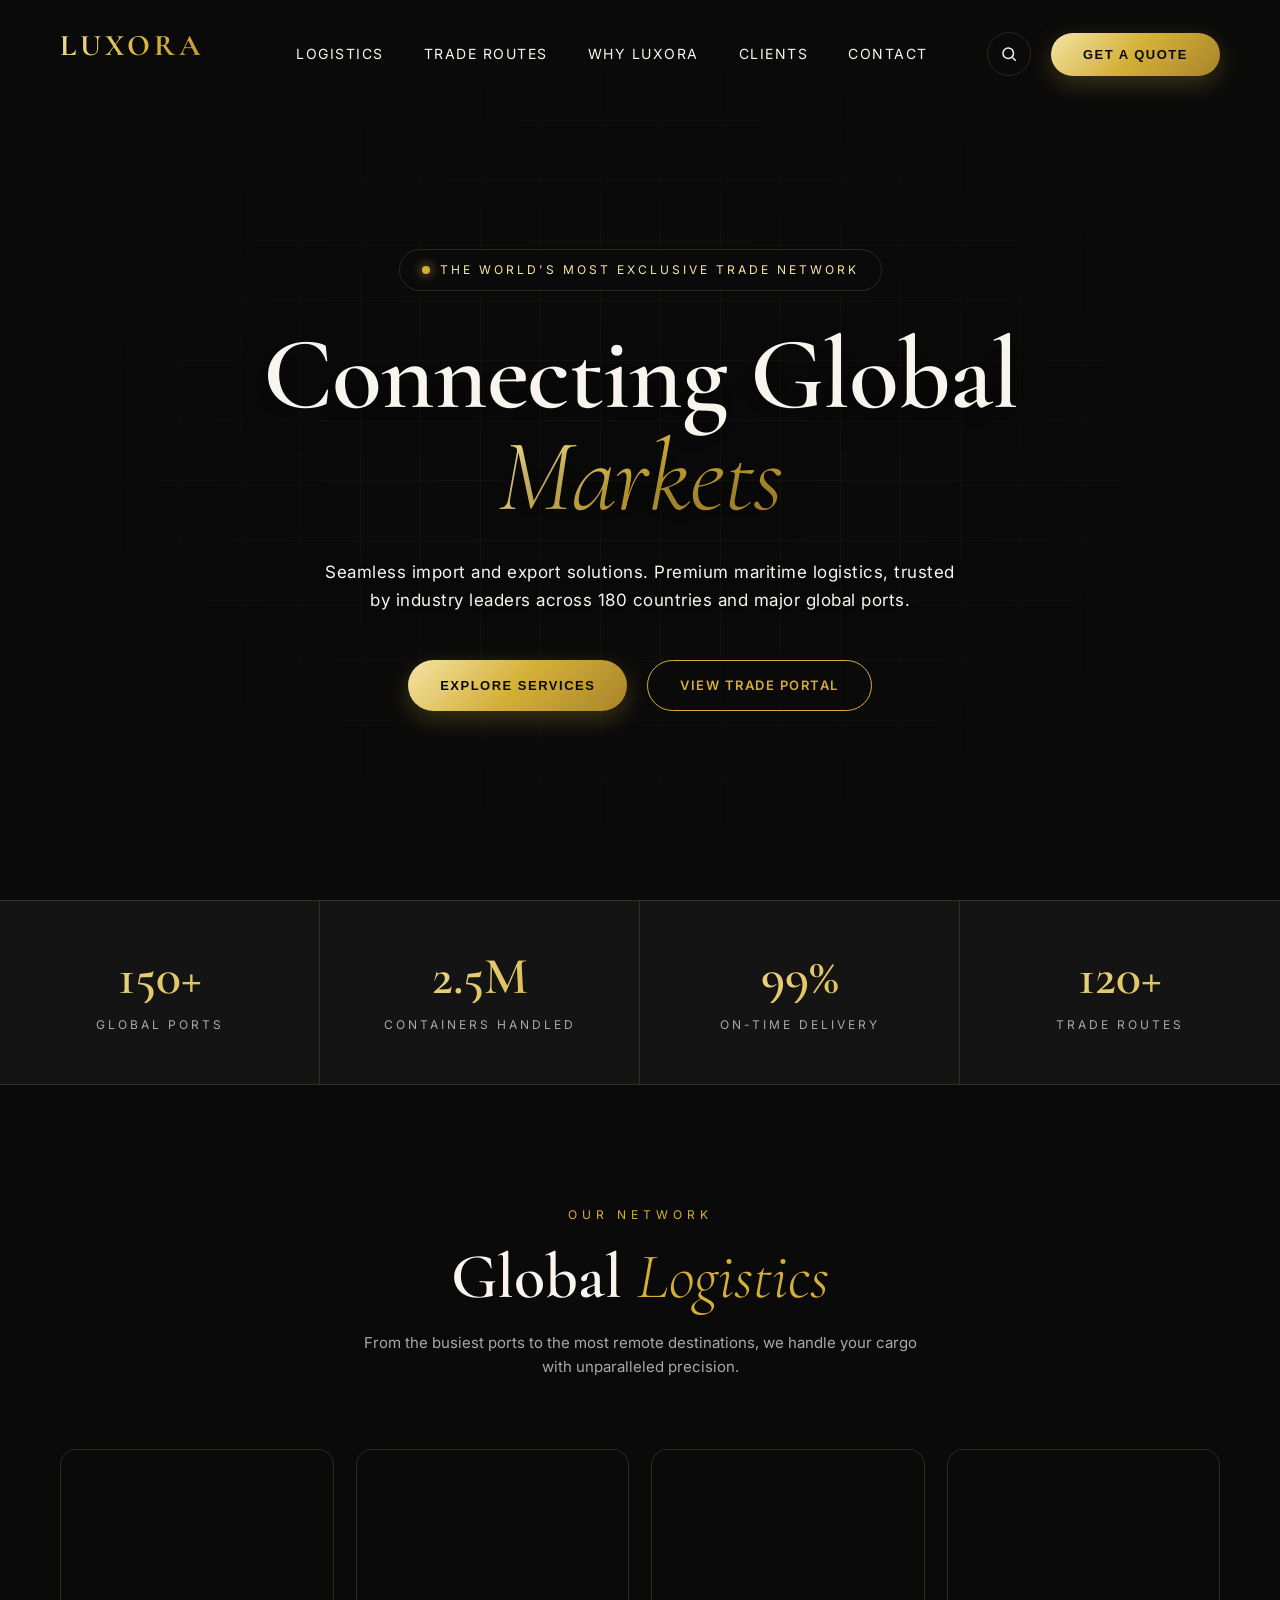
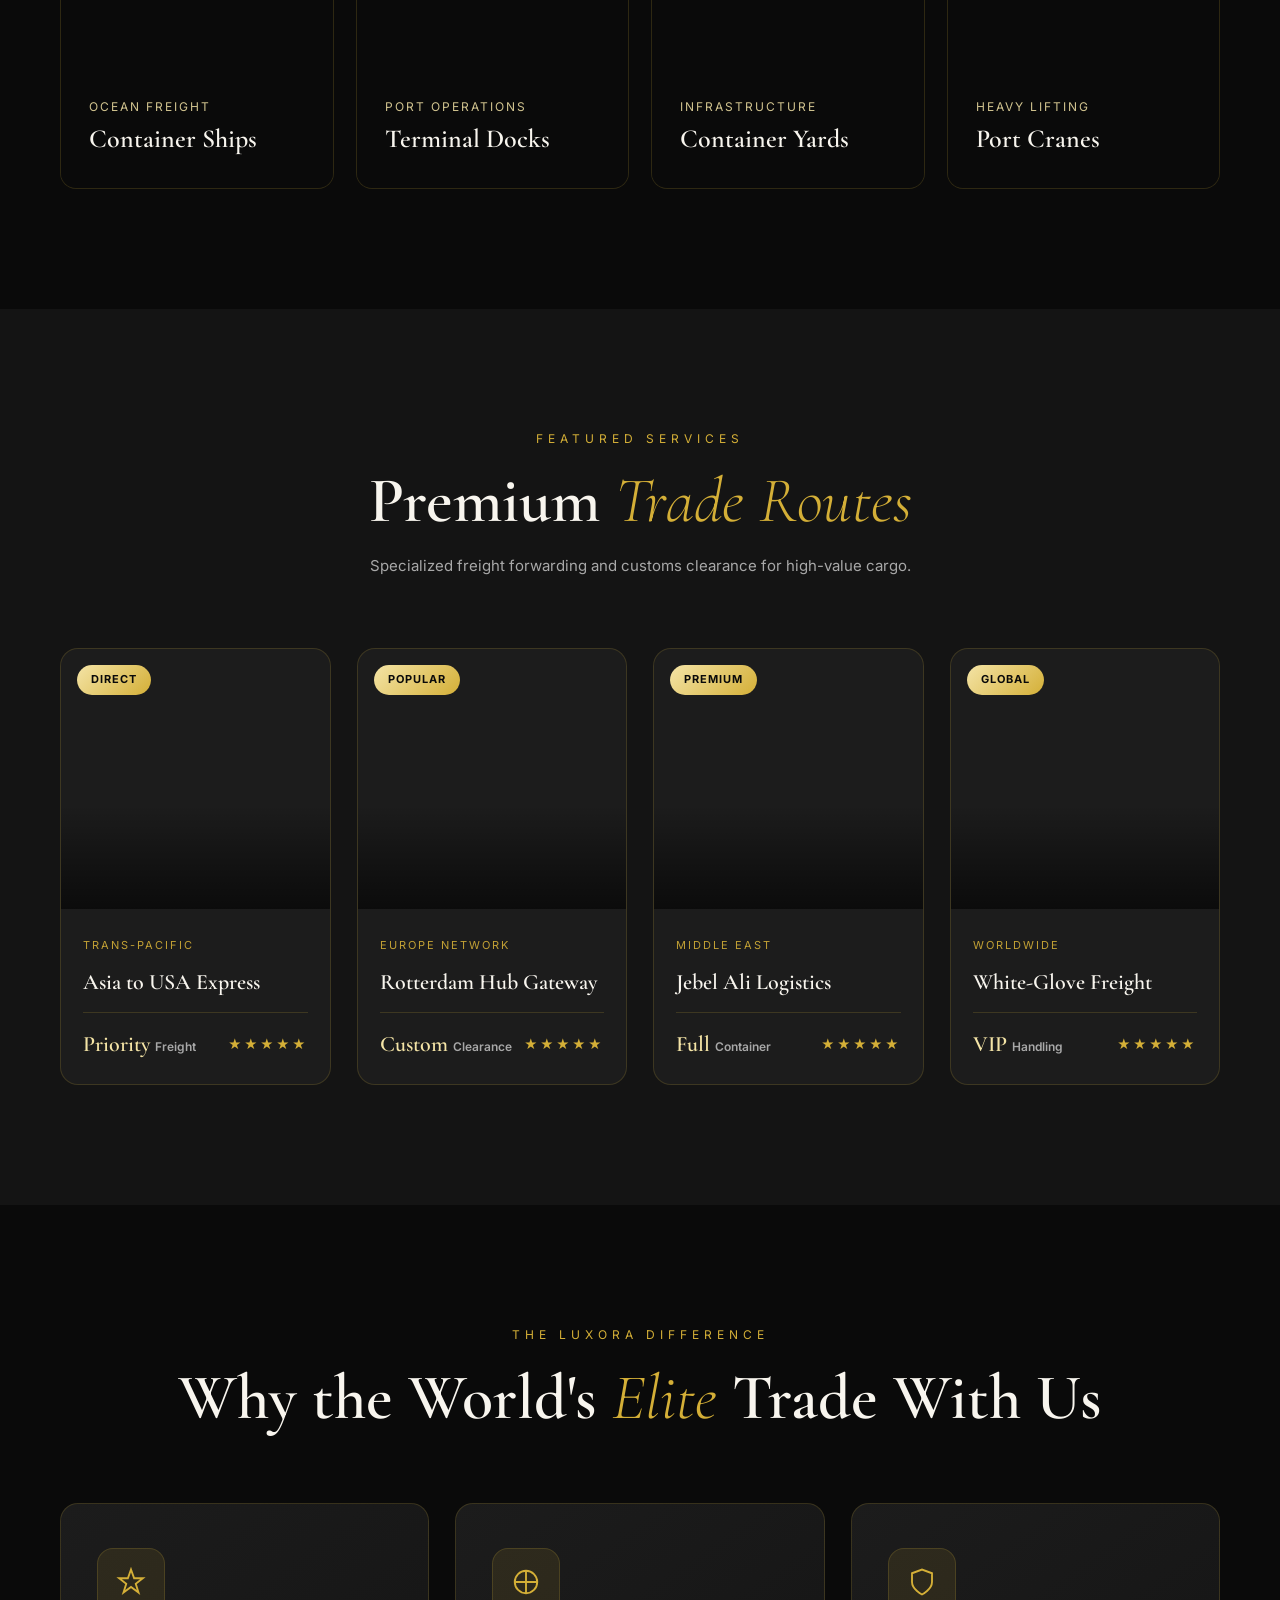
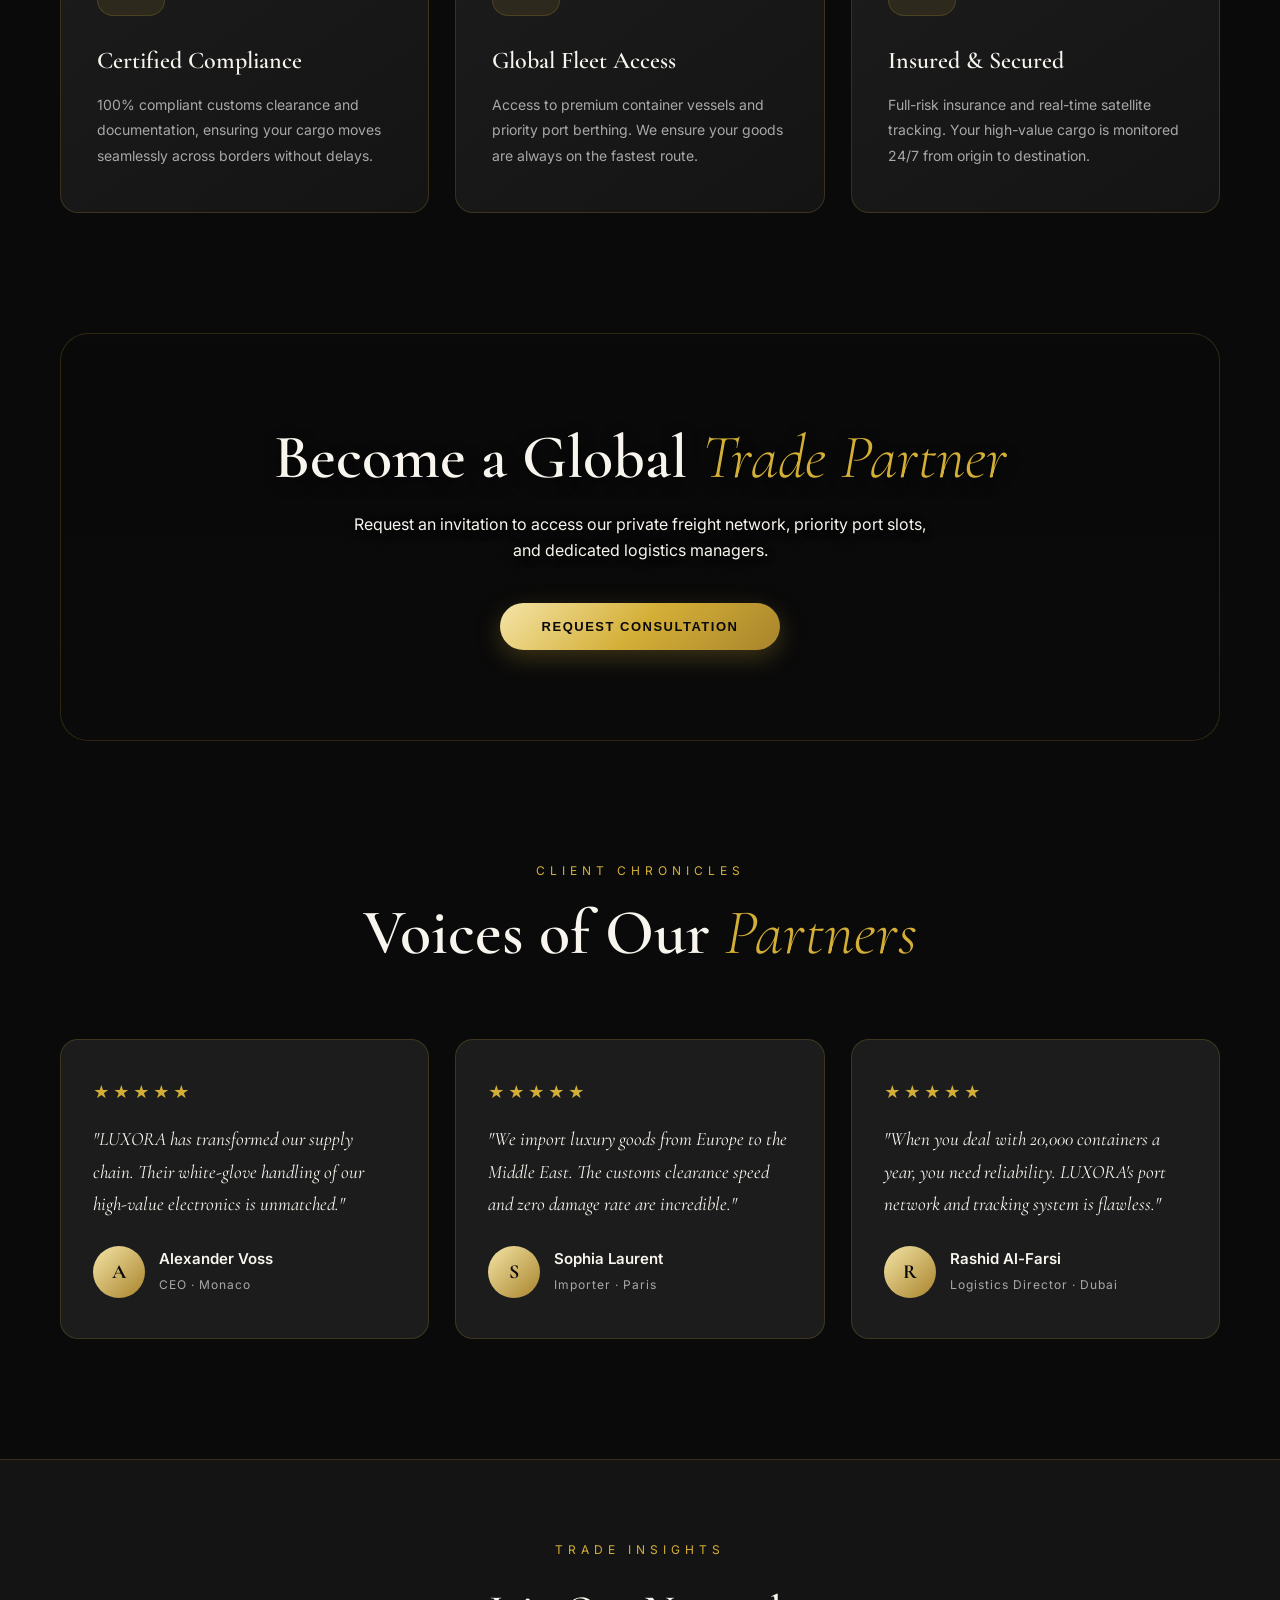
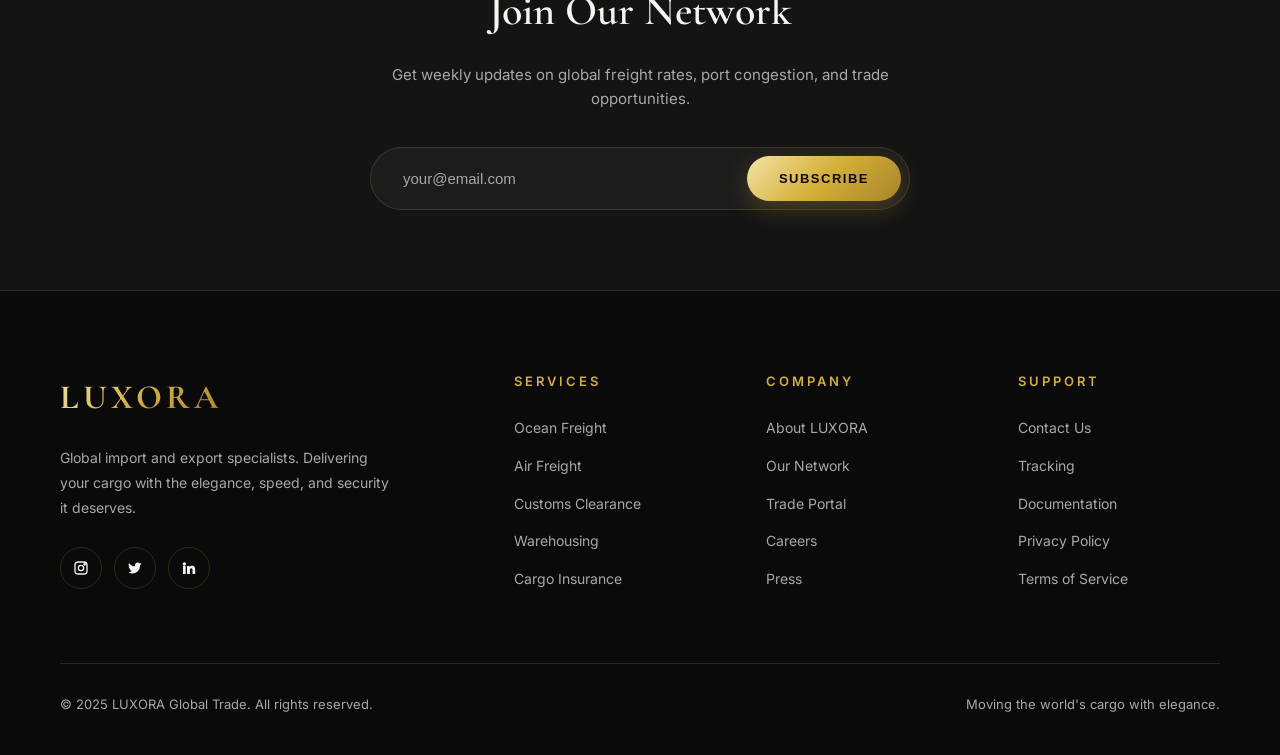
==== commit 86d76d34: "Revise index.html for global trade focus Updated the title and links in the HTML header, modified he" ====
--- a/index.html
+++ b/index.html
@@ -3,8 +3,8 @@
 <head>
 <meta charset="UTF-8" />
 <meta name="viewport" content="width=device-width, initial-scale=1.0" />
-<title>LUXORA — The World's Finest Marketplace</title>
-<link href="https://fonts.googleapis.com/css2?family=Cormorant+Garamond:wght@300;400;600;700&family=Inter:wght@300;400;500;600;700&display=swap" rel="stylesheet">
+<title>LUXORA — Global Trade & Logistics</title>
+<link href="https://fonts.googleapis.com/css2?family=Cormorant+Garamond:ital,wght@0,300;0,400;0,600;0,700;1,400&family=Inter:wght@300;400;500;600;700&display=swap" rel="stylesheet">
 <style>
   /* ============ RESET & BASE ============ */
   * { margin: 0; padding: 0; box-sizing: border-box; }
@@ -102,15 +102,14 @@
     padding: 120px 40px 60px;
     overflow: hidden;
     background:
-      radial-gradient(ellipse at 20% 30%, rgba(212, 175, 55, 0.13) 0%, transparent 55%),
-      radial-gradient(ellipse at 80% 70%, rgba(212, 175, 55, 0.09) 0%, transparent 55%),
-      var(--black);
+      linear-gradient(rgba(10,10,10,0.7), rgba(10,10,10,0.9)),
+      url('https://images.unsplash.com/photo-1494412574643-ff11b0a5c1c3?q=80&w=2070&auto=format&fit=crop') center/cover fixed;
   }
   .hero::before {
     content: ''; position: absolute; inset: 0;
     background-image:
-      linear-gradient(rgba(212, 175, 55, 0.04) 1px, transparent 1px),
-      linear-gradient(90deg, rgba(212, 175, 55, 0.04) 1px, transparent 1px);
+      linear-gradient(rgba(212, 175, 55, 0.05) 1px, transparent 1px),
+      linear-gradient(90deg, rgba(212, 175, 55, 0.05) 1px, transparent 1px);
     background-size: 60px 60px;
     mask-image: radial-gradient(ellipse at center, black 20%, transparent 75%);
   }
@@ -119,7 +118,8 @@
     display: inline-flex; align-items: center; gap: 10px;
     padding: 10px 22px; border-radius: 50px;
     border: 1px solid var(--border);
-    background: rgba(212, 175, 55, 0.05);
+    background: rgba(10, 10, 10, 0.6);
+    backdrop-filter: blur(10px);
     font-size: 12px; letter-spacing: 3px; text-transform: uppercase;
     color: var(--gold-light);
     margin-bottom: 32px;
@@ -140,6 +140,7 @@
     font-size: clamp(48px, 8vw, 108px);
     font-weight: 600; line-height: 1; letter-spacing: -1px;
     animation: fadeUp 0.9s ease 0.25s both;
+    text-shadow: 0 10px 30px rgba(0,0,0,0.8);
   }
   .hero h1 .italic {
     font-style: italic; font-weight: 300;
@@ -148,8 +149,9 @@
   }
   .hero p {
     max-width: 640px; margin: 32px auto 0;
-    font-size: 17px; color: var(--text-muted); letter-spacing: 0.5px;
+    font-size: 17px; color: var(--cream); letter-spacing: 0.5px;
     animation: fadeUp 0.9s ease 0.4s both;
+    text-shadow: 0 4px 10px rgba(0,0,0,0.8);
   }
   .hero-cta {
     margin-top: 46px; display: flex; gap: 20px; justify-content: center; flex-wrap: wrap;
@@ -157,34 +159,13 @@
   }
   .btn-outline {
     padding: 14px 32px; border-radius: 50px;
-    border: 1px solid var(--gold); background: transparent;
+    border: 1px solid var(--gold); background: rgba(10,10,10,0.5);
+    backdrop-filter: blur(5px);
     color: var(--gold); font-weight: 600; letter-spacing: 1.5px;
     font-size: 13px; text-transform: uppercase; cursor: pointer;
     transition: all 0.4s ease;
   }
   .btn-outline:hover { background: var(--gold); color: var(--black); transform: translateY(-3px); }
-
-  /* Search bar */
-  .hero-search {
-    margin: 60px auto 0; max-width: 720px;
-    display: flex; align-items: center;
-    background: rgba(20, 20, 20, 0.8);
-    border: 1px solid var(--border);
-    border-radius: 60px; padding: 8px;
-    backdrop-filter: blur(20px);
-    animation: fadeUp 0.9s ease 0.7s both;
-    transition: border-color 0.3s, box-shadow 0.3s;
-  }
-  .hero-search:focus-within {
-    border-color: var(--gold);
-    box-shadow: 0 0 40px rgba(212, 175, 55, 0.15);
-  }
-  .hero-search input {
-    flex: 1; background: transparent; border: none; outline: none;
-    padding: 16px 24px; color: var(--cream); font-size: 15px;
-  }
-  .hero-search input::placeholder { color: var(--text-muted); }
-  .hero-search .btn-gold { padding: 14px 30px; }
 
   /* ============ STATS ============ */
   .stats {
@@ -372,27 +353,19 @@
   .cta-banner {
     margin: 0 60px; padding: 90px 60px; border-radius: 28px;
     background:
-      radial-gradient(ellipse at 30% 20%, rgba(212,175,55,0.25) 0%, transparent 60%),
-      radial-gradient(ellipse at 70% 80%, rgba(212,175,55,0.15) 0%, transparent 60%),
-      linear-gradient(135deg, #1a1508, #0a0a0a);
+      linear-gradient(rgba(10,10,10,0.8), rgba(10,10,10,0.9)),
+      url('https://images.unsplash.com/photo-1586528116311-ad8dd3c8310d?q=80&w=2070&auto=format&fit=crop') center/cover;
     border: 1px solid var(--border);
     text-align: center; position: relative; overflow: hidden;
-  }
-  .cta-banner::before {
-    content: ''; position: absolute; inset: 0;
-    background-image:
-      linear-gradient(rgba(212,175,55,0.05) 1px, transparent 1px),
-      linear-gradient(90deg, rgba(212,175,55,0.05) 1px, transparent 1px);
-    background-size: 50px 50px;
-    mask-image: radial-gradient(ellipse at center, black, transparent 70%);
   }
   .cta-banner > * { position: relative; z-index: 2; }
   .cta-banner h2 {
     font-family: var(--font-serif); font-size: clamp(36px, 5vw, 62px);
     font-weight: 600; line-height: 1.1; margin-bottom: 20px;
+    text-shadow: 0 5px 15px rgba(0,0,0,0.8);
   }
   .cta-banner h2 .italic { font-style: italic; color: var(--gold); font-weight: 300; }
-  .cta-banner p { color: var(--text-muted); max-width: 580px; margin: 0 auto 40px; }
+  .cta-banner p { color: var(--cream); max-width: 580px; margin: 0 auto 40px; text-shadow: 0 2px 10px rgba(0,0,0,0.8); }
 
   /* ============ TESTIMONIALS ============ */
   .testimonials-grid {
@@ -516,9 +489,6 @@
     }
     .stats { grid-template-columns: 1fr; }
     .stat { border-right: none; border-bottom: 1px solid var(--border); }
-    .hero-search { flex-direction: column; border-radius: 20px; padding: 14px; }
-    .hero-search input { padding: 14px; width: 100%; }
-    .hero-search .btn-gold { width: 100%; }
     .newsletter-form { flex-direction: column; border-radius: 20px; padding: 14px; }
     .newsletter-form input { padding: 14px; }
     .footer-bottom { flex-direction: column; text-align: center; }
@@ -530,10 +500,10 @@
 
 <!-- ============ NAVBAR ============ -->
 <nav class="navbar" id="navbar">
-  <a href="#" class="logo">LUXORA<span>MARKETPLACE</span></a>
+  <a href="#" class="logo">LUXORA<span>GLOBAL TRADE</span></a>
   <div class="nav-links">
-    <a href="#categories">Categories</a>
-    <a href="#products">Collections</a>
+    <a href="#categories">Logistics</a>
+    <a href="#products">Trade Routes</a>
     <a href="#why">Why LUXORA</a>
     <a href="#testimonials">Clients</a>
     <a href="#contact">Contact</a>
@@ -542,10 +512,7 @@
     <button class="icon-btn" aria-label="Search">
       <svg width="18" height="18" viewBox="0 0 24 24" fill="none" stroke="currentColor" stroke-width="2"><circle cx="11" cy="11" r="7"/><path d="M21 21l-4.3-4.3"/></svg>
     </button>
-    <button class="icon-btn" aria-label="Cart">
-      <svg width="18" height="18" viewBox="0 0 24 24" fill="none" stroke="currentColor" stroke-width="2"><path d="M6 6h15l-1.5 9h-12z"/><circle cx="9" cy="20" r="1.5"/><circle cx="18" cy="20" r="1.5"/><path d="M6 6L5 3H2"/></svg>
-    </button>
-    <button class="btn-gold">Become a Member</button>
+    <button class="btn-gold">Get a Quote</button>
   </div>
 </nav>
 
@@ -554,52 +521,48 @@
   <div class="hero-content">
     <div class="hero-badge">
       <span class="dot"></span>
-      The World's Most Exclusive Marketplace
-    </div>
-    <h1>Discover the<br><span class="italic">Extraordinary</span></h1>
-    <p>A curated global marketplace where luxury meets legacy. Sourced from master artisans, trusted by connoisseurs across 180 countries.</p>
+      The World's Most Exclusive Trade Network
+    </div>
+    <h1>Connecting Global<br><span class="italic">Markets</span></h1>
+    <p>Seamless import and export solutions. Premium maritime logistics, trusted by industry leaders across 180 countries and major global ports.</p>
     <div class="hero-cta">
-      <button class="btn-gold">Explore Collections</button>
-      <button class="btn-outline">Watch the Story</button>
-    </div>
-    <div class="hero-search">
-      <input type="text" placeholder="Search rare goods, artisans, brands…" />
-      <button class="btn-gold">Search</button>
+      <button class="btn-gold">Explore Services</button>
+      <a href="trade.html" class="btn-outline" style="display:inline-block;">View Trade Portal</a>
     </div>
   </div>
 </section>
 
 <!-- ============ STATS ============ -->
 <section class="stats">
-  <div class="stat reveal"><h3>180+</h3><p>Countries Served</p></div>
-  <div class="stat reveal"><h3>2.4M</h3><p>Premium Members</p></div>
-  <div class="stat reveal"><h3>98%</h3><p>Satisfaction Rate</p></div>
-  <div class="stat reveal"><h3>25K</h3><p>Elite Artisans</p></div>
+  <div class="stat reveal"><h3>150+</h3><p>Global Ports</p></div>
+  <div class="stat reveal"><h3>2.5M</h3><p>Containers Handled</p></div>
+  <div class="stat reveal"><h3>99%</h3><p>On-Time Delivery</p></div>
+  <div class="stat reveal"><h3>120+</h3><p>Trade Routes</p></div>
 </section>
 
 <!-- ============ CATEGORIES ============ -->
 <section class="section" id="categories">
   <div class="section-head reveal">
-    <span class="section-tag">Curated Collections</span>
-    <h2>Shop by <span class="italic">Category</span></h2>
-    <p>Each category is a universe of craftsmanship, hand-selected by our global curators.</p>
+    <span class="section-tag">Our Network</span>
+    <h2>Global <span class="italic">Logistics</span></h2>
+    <p>From the busiest ports to the most remote destinations, we handle your cargo with unparalleled precision.</p>
   </div>
   <div class="categories-grid">
-    <div class="category-card reveal" style="background-image:url('https://images.unsplash.com/photo-1523170335258-f5ed11844a49?w=800&q=80')">
+    <div class="category-card reveal" style="background-image:url('https://images.unsplash.com/photo-1559297434-fae8a1916a79?q=80&w=800&auto=format&fit=crop')">
       <div class="arrow">→</div>
-      <div class="content"><span>120+ items</span><h3>Fine Watches</h3></div>
-    </div>
-    <div class="category-card reveal" style="background-image:url('https://images.unsplash.com/photo-1611591437281-460bfbe1220a?w=800&q=80')">
+      <div class="content"><span>Ocean Freight</span><h3>Container Ships</h3></div>
+    </div>
+    <div class="category-card reveal" style="background-image:url('https://images.unsplash.com/photo-1590343027553-1c34212f8d1b?q=80&w=800&auto=format&fit=crop')">
       <div class="arrow">→</div>
-      <div class="content"><span>340+ items</span><h3>Jewelry</h3></div>
-    </div>
-    <div class="category-card reveal" style="background-image:url('https://images.unsplash.com/photo-1548036328-c9fa89d128fa?w=800&q=80')">
+      <div class="content"><span>Port Operations</span><h3>Terminal Docks</h3></div>
+    </div>
+    <div class="category-card reveal" style="background-image:url('https://images.unsplash.com/photo-1578575437130-527eed3abbec?q=80&w=800&auto=format&fit=crop')">
       <div class="arrow">→</div>
-      <div class="content"><span>210+ items</span><h3>Leather Goods</h3></div>
-    </div>
-    <div class="category-card reveal" style="background-image:url('https://images.unsplash.com/photo-1615634260167-c8cdede054de?w=800&q=80')">
+      <div class="content"><span>Infrastructure</span><h3>Container Yards</h3></div>
+    </div>
+    <div class="category-card reveal" style="background-image:url('https://images.unsplash.com/photo-1586528116311-ad8dd3c8310d?q=80&w=800&auto=format&fit=crop')">
       <div class="arrow">→</div>
-      <div class="content"><span>180+ items</span><h3>Fragrance</h3></div>
+      <div class="content"><span>Heavy Lifting</span><h3>Port Cranes</h3></div>
     </div>
   </div>
 </section>
@@ -607,59 +570,59 @@
 <!-- ============ PRODUCTS ============ -->
 <section class="section products-section" id="products">
   <div class="section-head reveal">
-    <span class="section-tag">Editor's Selection</span>
-    <h2>Featured <span class="italic">Masterpieces</span></h2>
-    <p>Hand-picked rarities and modern icons — only at LUXORA.</p>
+    <span class="section-tag">Featured Services</span>
+    <h2>Premium <span class="italic">Trade Routes</span></h2>
+    <p>Specialized freight forwarding and customs clearance for high-value cargo.</p>
   </div>
   <div class="products-grid">
     <div class="product-card reveal">
-      <div class="product-img" style="background-image:url('https://images.unsplash.com/photo-1524805444758-089113d48a6d?w=800&q=80')">
-        <span class="tag">Rare</span>
+      <div class="product-img" style="background-image:url('https://images.unsplash.com/photo-1494412574643-ff11b0a5c1c3?q=80&w=800&auto=format&fit=crop')">
+        <span class="tag">Direct</span>
       </div>
       <div class="product-info">
-        <span class="product-cat">Swiss Heritage</span>
-        <h3>Chrono Royale Gold</h3>
+        <span class="product-cat">Trans-Pacific</span>
+        <h3>Asia to USA Express</h3>
         <div class="product-meta">
-          <span class="price">$12,450 <small>USD</small></span>
+          <span class="price">Priority <small>Freight</small></span>
           <span class="rating">★★★★★</span>
         </div>
       </div>
     </div>
     <div class="product-card reveal">
-      <div class="product-img" style="background-image:url('https://images.unsplash.com/photo-1599643478518-a784e5dc4c8f?w=800&q=80')">
-        <span class="tag">New</span>
+      <div class="product-img" style="background-image:url('https://images.unsplash.com/photo-1565514020179-026b92b84bb6?q=80&w=800&auto=format&fit=crop')">
+        <span class="tag">Popular</span>
       </div>
       <div class="product-info">
-        <span class="product-cat">Atelier Paris</span>
-        <h3>Diamond Éclat Ring</h3>
+        <span class="product-cat">Europe Network</span>
+        <h3>Rotterdam Hub Gateway</h3>
         <div class="product-meta">
-          <span class="price">$8,900 <small>USD</small></span>
+          <span class="price">Custom <small>Clearance</small></span>
           <span class="rating">★★★★★</span>
         </div>
       </div>
     </div>
     <div class="product-card reveal">
-      <div class="product-img" style="background-image:url('https://images.unsplash.com/photo-1548036328-c9fa89d128fa?w=800&q=80')">
-        <span class="tag">Limited</span>
+      <div class="product-img" style="background-image:url('https://images.unsplash.com/photo-1605745341112-85968b19335b?q=80&w=800&auto=format&fit=crop')">
+        <span class="tag">Premium</span>
       </div>
       <div class="product-info">
-        <span class="product-cat">Italian Leather</span>
-        <h3>Milano Executive Bag</h3>
+        <span class="product-cat">Middle East</span>
+        <h3>Jebel Ali Logistics</h3>
         <div class="product-meta">
-          <span class="price">$3,200 <small>USD</small></span>
-          <span class="rating">★★★★☆</span>
+          <span class="price">Full <small>Container</small></span>
+          <span class="rating">★★★★★</span>
         </div>
       </div>
     </div>
     <div class="product-card reveal">
-      <div class="product-img" style="background-image:url('https://images.unsplash.com/photo-1615634260167-c8cdede054de?w=800&q=80')">
-        <span class="tag">Signature</span>
+      <div class="product-img" style="background-image:url('https://images.unsplash.com/photo-1586528116311-ad8dd3c8310d?q=80&w=800&auto=format&fit=crop')">
+        <span class="tag">Global</span>
       </div>
       <div class="product-info">
-        <span class="product-cat">Maison Française</span>
-        <h3>Nuit d'Or Eau de Parfum</h3>
+        <span class="product-cat">Worldwide</span>
+        <h3>White-Glove Freight</h3>
         <div class="product-meta">
-          <span class="price">$890 <small>USD</small></span>
+          <span class="price">VIP <small>Handling</small></span>
           <span class="rating">★★★★★</span>
         </div>
       </div>
@@ -671,69 +634,69 @@
 <section class="section" id="why">
   <div class="section-head reveal">
     <span class="section-tag">The LUXORA Difference</span>
-    <h2>Why the World's <span class="italic">Elite</span> Trust Us</h2>
+    <h2>Why the World's <span class="italic">Elite</span> Trade With Us</h2>
   </div>
   <div class="why-grid">
     <div class="why-card reveal">
       <div class="why-icon">
         <svg width="30" height="30" viewBox="0 0 24 24" fill="none" stroke="currentColor" stroke-width="1.5"><path d="M12 2l2.5 7h7l-5.7 4.4 2.2 7L12 16l-6 4.4 2.2-7L2.5 9h7z"/></svg>
       </div>
-      <h3>Certified Authenticity</h3>
-      <p>Every item comes with a blockchain-verified certificate of origin, ensuring undisputed provenance and timeless value.</p>
+      <h3>Certified Compliance</h3>
+      <p>100% compliant customs clearance and documentation, ensuring your cargo moves seamlessly across borders without delays.</p>
     </div>
     <div class="why-card reveal">
       <div class="why-icon">
         <svg width="30" height="30" viewBox="0 0 24 24" fill="none" stroke="currentColor" stroke-width="1.5"><path d="M3 12h18M12 3v18"/><circle cx="12" cy="12" r="9"/></svg>
       </div>
-      <h3>Global White-Glove Delivery</h3>
-      <p>Private courier service with signature handling, insurance, and concierge tracking to 180+ countries worldwide.</p>
+      <h3>Global Fleet Access</h3>
+      <p>Access to premium container vessels and priority port berthing. We ensure your goods are always on the fastest route.</p>
     </div>
     <div class="why-card reveal">
       <div class="why-icon">
         <svg width="30" height="30" viewBox="0 0 24 24" fill="none" stroke="currentColor" stroke-width="1.5"><path d="M12 22s8-4 8-10V5l-8-3-8 3v7c0 6 8 10 8 10z"/></svg>
       </div>
-      <h3>Private Buyer Protection</h3>
-      <p>Discreet transactions, encrypted payments, and a dedicated personal advisor for every verified member.</p>
+      <h3>Insured & Secured</h3>
+      <p>Full-risk insurance and real-time satellite tracking. Your high-value cargo is monitored 24/7 from origin to destination.</p>
     </div>
   </div>
 </section>
 
 <!-- ============ CTA ============ -->
 <section class="cta-banner reveal">
-  <h2>Become Part of the <span class="italic">Inner Circle</span></h2>
-  <p>Request an invitation to access private collections, exclusive auctions, and pre-release masterpieces.</p>
-  <button class="btn-gold" style="padding:16px 42px;">Request Invitation</button>
+  <h2>Become a Global <span class="italic">Trade Partner</span></h2>
+  <p>Request an invitation to access our private freight network, priority port slots, and dedicated logistics managers.</p>
+  <button class="btn-gold" style="padding:16px 42px;">Request Consultation</button>
 </section>
 
 <!-- ============ TESTIMONIALS ============ -->
 <section class="section" id="testimonials">
   <div class="section-head reveal">
     <span class="section-tag">Client Chronicles</span>
-    <h2>Voices of Our <span class="italic">Connoisseurs</span></h2>
+    <h2>Voices of Our <span class="italic">Partners</span></h2>
   </div>
   <div class="testimonials-grid">
     <div class="testimonial reveal">
       <div class="stars">★★★★★</div>
-      <p>"LUXORA redefined luxury for me. The craftsmanship and the white-glove service are simply unmatched anywhere in the world."</p>
+      <p>"LUXORA has transformed our supply chain. Their white-glove handling of our high-value electronics is unmatched."</p>
       <div class="author">
         <div class="avatar">A</div>
-        <div class="author-info"><h4>Alexander Voss</h4><span>Collector · Monaco</span></div>
+        <div class="author-info"><h4>Alexander Voss</h4><span>CEO · Monaco</span></div>
       </div>
     </div>
     <div class="testimonial reveal">
       <div class="stars">★★★★★</div>
-      <p>"Every piece tells a story. I've sourced three watches here that would be impossible to find anywhere else on Earth."</p>
+      <p>"We import luxury goods from Europe to the Middle East. The customs clearance speed and zero damage rate are incredible."</p>
       <div class="author">
         <div class="avatar">S</div>
-        <div class="author-info"><h4>Sophia Laurent</h4><span>Art Dealer · Paris</span></div>
+        <div class="author-info"><h4>Sophia Laurent</h4><span>Importer · Paris</span></div>
       </div>
     </div>
     <div class="testimonial reveal">
       <div class="stars">★★★★★</div>
-      <p>"The invitation-only auctions feel like stepping into another era of elegance. Truly a marketplace of kings."</p>
+      <p>"When you deal with 20,000 containers a year, you need reliability. LUXORA's port network and tracking system is flawless."</p>
       <div class="author">
         <div class="avatar">R</div>
-        <div class="author-info"><h4>Rashid Al-Farsi</h4><span>Entrepreneur · Dubai</span></div>
+        <div class="author-info"><h4>Rashid Al-Farsi</h4><span>Logistics Director · Dubai</span></div>
       </div>
     </div>
   </div>
@@ -742,9 +705,9 @@
 <!-- ============ NEWSLETTER ============ -->
 <section class="newsletter">
   <div class="section-head reveal" style="margin-bottom:0;">
-    <span class="section-tag">Insider Access</span>
-    <h3>Join the Newsletter</h3>
-    <p>Private drops, artisan stories, and rare finds — delivered discreetly.</p>
+    <span class="section-tag">Trade Insights</span>
+    <h3>Join Our Network</h3>
+    <p>Get weekly updates on global freight rates, port congestion, and trade opportunities.</p>
     <form class="newsletter-form" onsubmit="event.preventDefault(); this.querySelector('button').textContent='Subscribed ✓';">
       <input type="email" placeholder="your@email.com" required />
       <button type="submit" class="btn-gold">Subscribe</button>
@@ -757,7 +720,7 @@
   <div class="footer-top">
     <div class="footer-brand reveal">
       <a href="#" class="logo">LUXORA</a>
-      <p>The world's most exclusive marketplace — where extraordinary objects and their makers meet discerning collectors.</p>
+      <p>Global import and export specialists. Delivering your cargo with the elegance, speed, and security it deserves.</p>
       <div class="socials">
         <a href="#" aria-label="Instagram">
           <svg width="16" height="16" viewBox="0 0 24 24" fill="none" stroke="currentColor" stroke-width="2"><rect x="3" y="3" width="18" height="18" rx="5"/><circle cx="12" cy="12" r="4"/><circle cx="17.5" cy="6.5" r="1" fill="currentColor"/></svg>
@@ -771,21 +734,21 @@
       </div>
     </div>
     <div class="footer-col reveal">
-      <h4>Marketplace</h4>
+      <h4>Services</h4>
       <ul>
-        <li><a href="#">Watches</a></li>
-        <li><a href="#">Jewelry</a></li>
-        <li><a href="#">Leather Goods</a></li>
-        <li><a href="#">Fragrance</a></li>
-        <li><a href="#">Private Auctions</a></li>
+        <li><a href="#">Ocean Freight</a></li>
+        <li><a href="#">Air Freight</a></li>
+        <li><a href="#">Customs Clearance</a></li>
+        <li><a href="#">Warehousing</a></li>
+        <li><a href="#">Cargo Insurance</a></li>
       </ul>
     </div>
     <div class="footer-col reveal">
       <h4>Company</h4>
       <ul>
         <li><a href="#">About LUXORA</a></li>
-        <li><a href="#">Our Artisans</a></li>
-        <li><a href="#">Concierge</a></li>
+        <li><a href="#">Our Network</a></li>
+        <li><a href="#">Trade Portal</a></li>
         <li><a href="#">Careers</a></li>
         <li><a href="#">Press</a></li>
       </ul>
@@ -794,16 +757,16 @@
       <h4>Support</h4>
       <ul>
         <li><a href="#">Contact Us</a></li>
-        <li><a href="#">Shipping & Returns</a></li>
-        <li><a href="#">Authentication</a></li>
+        <li><a href="#">Tracking</a></li>
+        <li><a href="#">Documentation</a></li>
         <li><a href="#">Privacy Policy</a></li>
         <li><a href="#">Terms of Service</a></li>
       </ul>
     </div>
   </div>
   <div class="footer-bottom">
-    <span>© 2025 LUXORA Marketplace. All rights reserved.</span>
-    <span>Crafted with passion · Sourced with integrity</span>
+    <span>© 2025 LUXORA Global Trade. All rights reserved.</span>
+    <span>Moving the world's cargo with elegance.</span>
   </div>
 </footer>
 
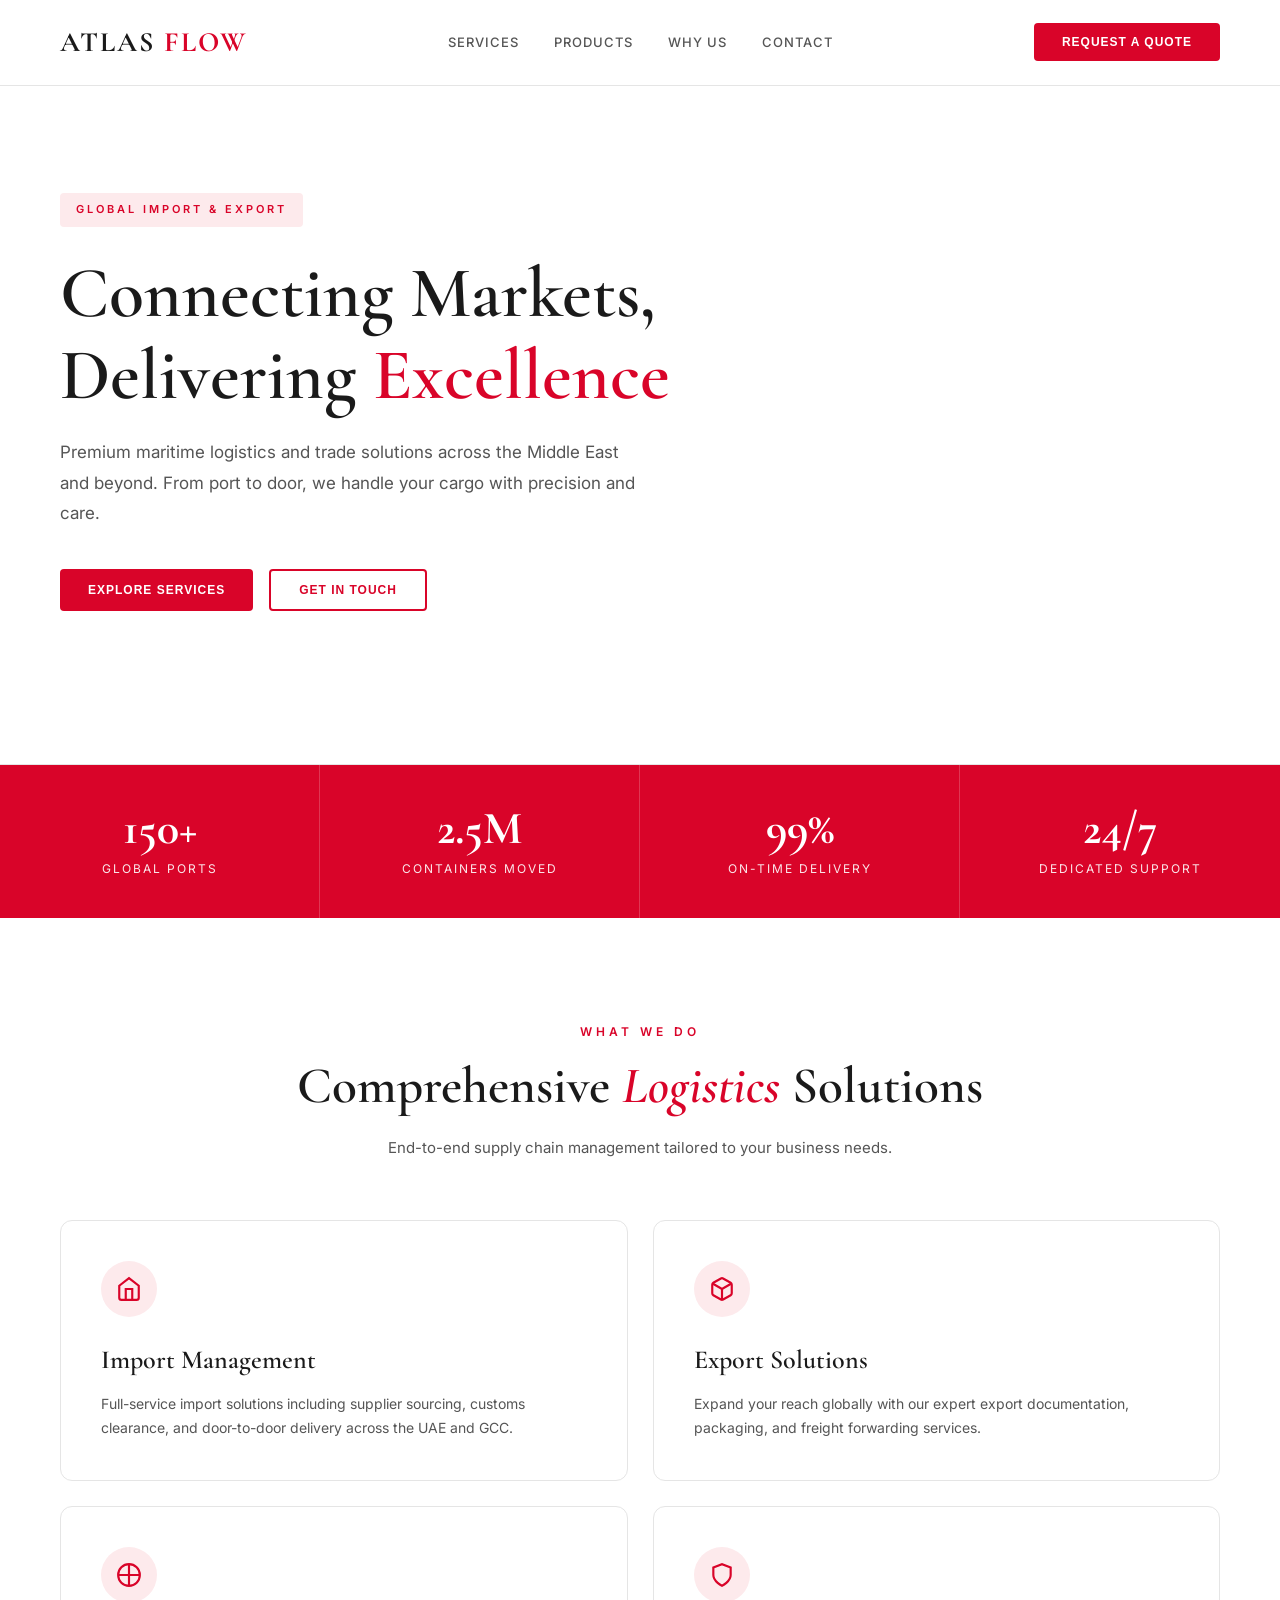
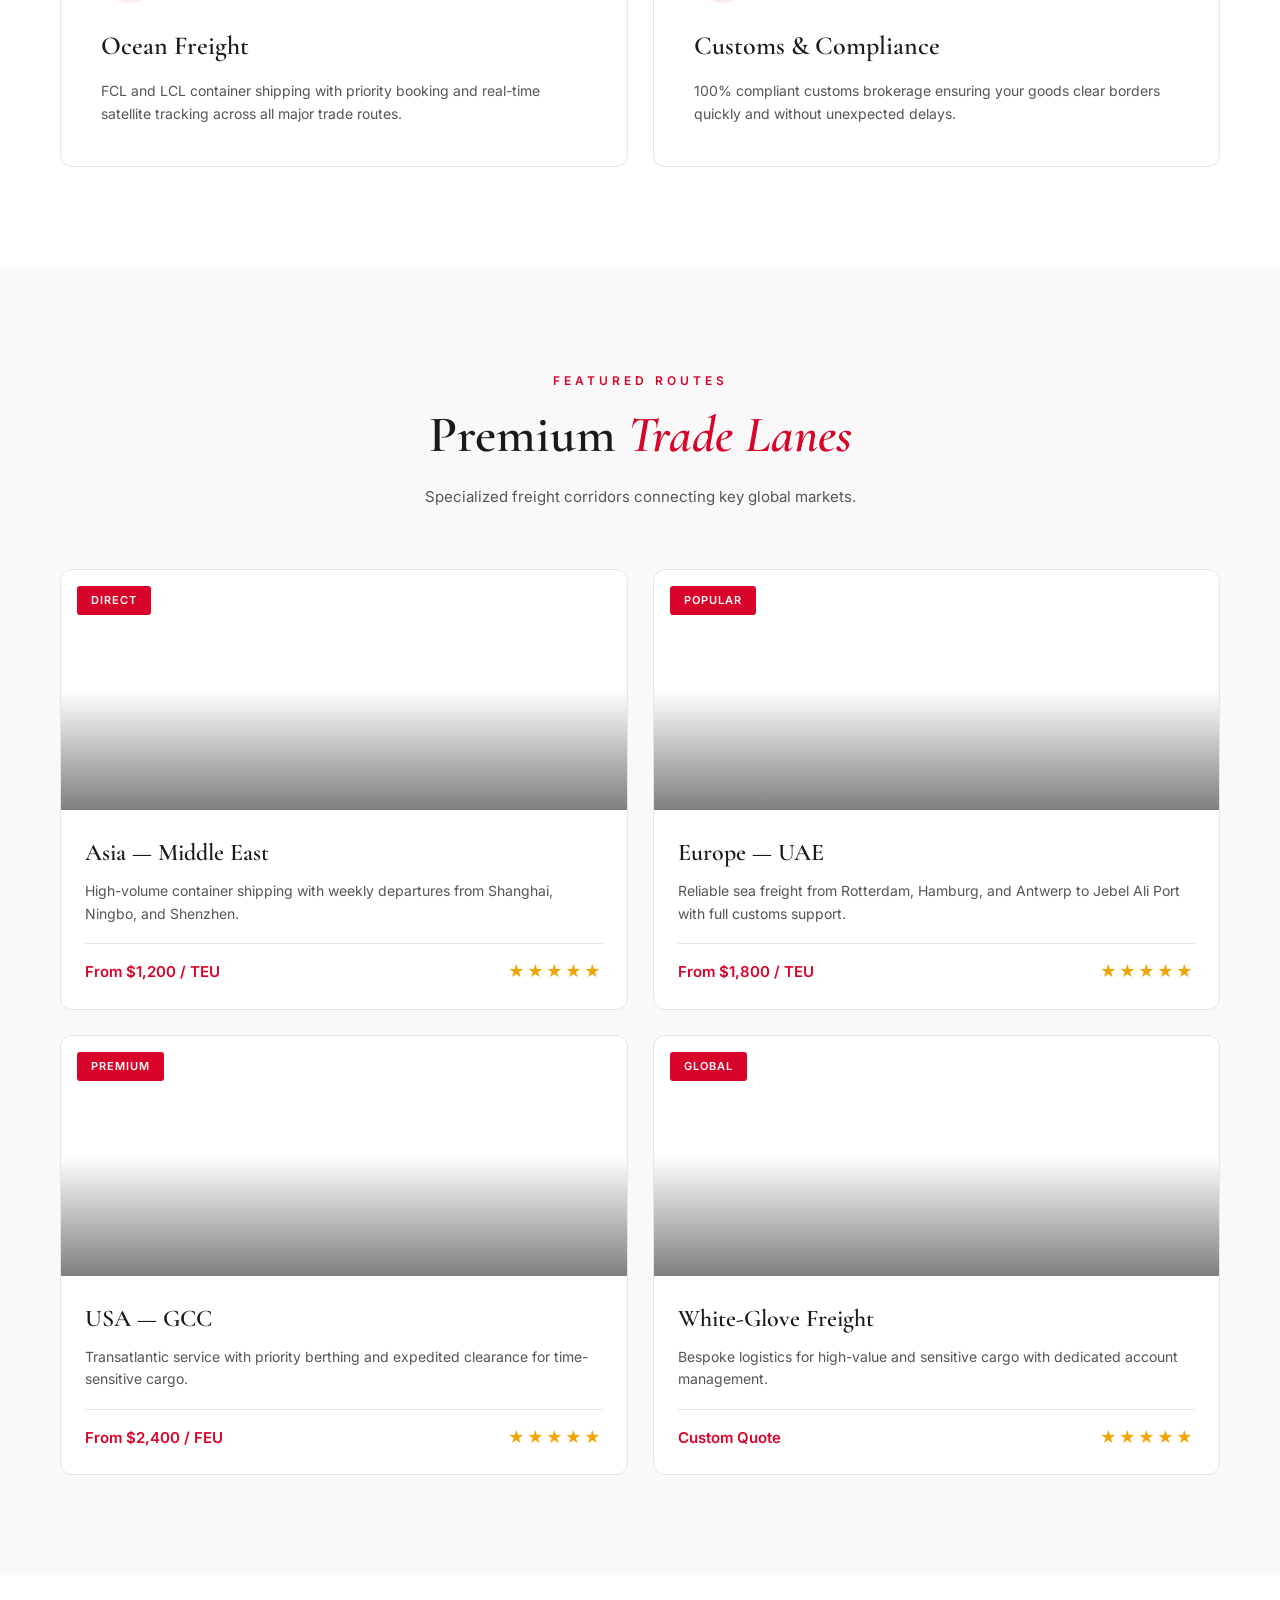
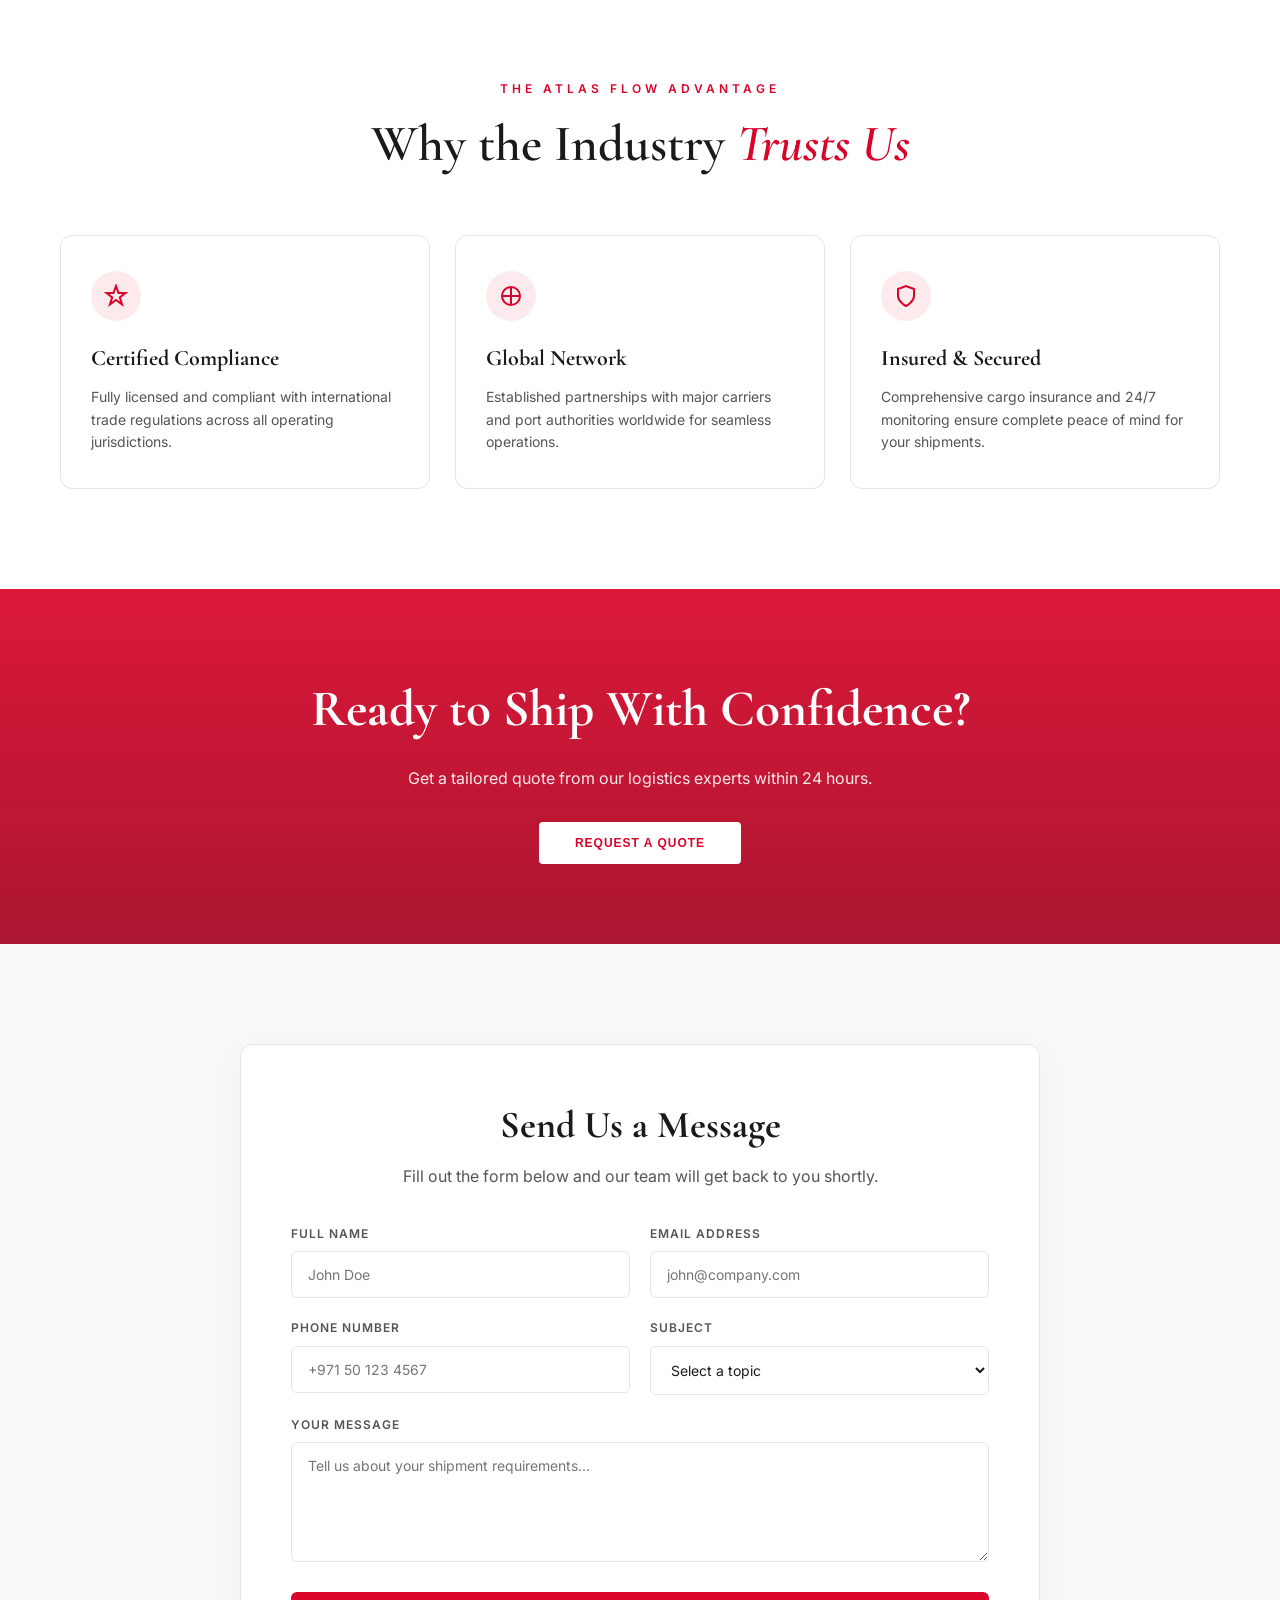
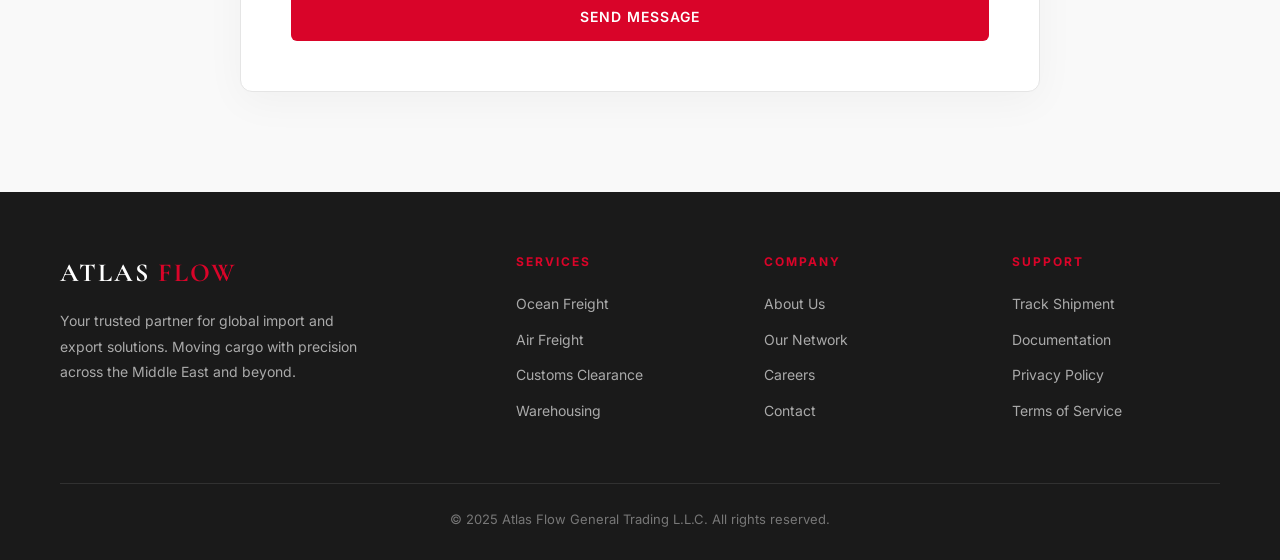
==== commit 79d1805a: "Update print statement from 'Hello' to 'Goodbye'" ====
--- a/index.html
+++ b/index.html
@@ -3,496 +3,455 @@
 <head>
 <meta charset="UTF-8" />
 <meta name="viewport" content="width=device-width, initial-scale=1.0" />
-<title>LUXORA — Global Trade & Logistics</title>
-<link href="https://fonts.googleapis.com/css2?family=Cormorant+Garamond:ital,wght@0,300;0,400;0,600;0,700;1,400&family=Inter:wght@300;400;500;600;700&display=swap" rel="stylesheet">
+<title>ATLAS FLOW — Global Import & Export</title>
+<link href="https://fonts.googleapis.com/css2?family=Cormorant+Garamond:wght@400;600;700&family=Inter:wght@300;400;500;600;700&display=swap" rel="stylesheet">
 <style>
-  /* ============ RESET & BASE ============ */
+  /* ============ RESET & VARIABLES ============ */
   * { margin: 0; padding: 0; box-sizing: border-box; }
   :root {
-    --gold: #d4af37;
-    --gold-light: #f4e4a6;
-    --gold-dark: #a8842c;
-    --black: #0a0a0a;
-    --charcoal: #141414;
-    --charcoal-2: #1c1c1c;
-    --cream: #f8f5ee;
-    --text-muted: #a8a8a8;
-    --border: rgba(212, 175, 55, 0.18);
+    --red: #d90429;
+    --red-dark: #a3021e;
+    --red-light: #fdeaec;
+    --white: #ffffff;
+    --off-white: #f9f9f9;
+    --text-dark: #1a1a1a;
+    --text-gray: #555555;
+    --text-light: #888888;
+    --border: #e5e5e5;
     --font-serif: 'Cormorant Garamond', serif;
     --font-sans: 'Inter', sans-serif;
   }
   html { scroll-behavior: smooth; }
   body {
     font-family: var(--font-sans);
-    background: var(--black);
-    color: var(--cream);
+    background: var(--white);
+    color: var(--text-dark);
+    line-height: 1.6;
     overflow-x: hidden;
-    line-height: 1.6;
   }
   a { text-decoration: none; color: inherit; }
   img { display: block; max-width: 100%; }
-  ::selection { background: var(--gold); color: var(--black); }
-
-  /* Scrollbar */
-  ::-webkit-scrollbar { width: 10px; }
-  ::-webkit-scrollbar-track { background: var(--charcoal); }
-  ::-webkit-scrollbar-thumb { background: var(--gold-dark); border-radius: 10px; }
-  ::-webkit-scrollbar-thumb:hover { background: var(--gold); }
+  ::selection { background: var(--red); color: var(--white); }
 
   /* ============ NAVBAR ============ */
   .navbar {
     position: fixed; top: 0; left: 0; right: 0;
     z-index: 1000;
-    padding: 22px 60px;
+    padding: 20px 60px;
     display: flex; align-items: center; justify-content: space-between;
-    transition: all 0.4s ease;
-    background: transparent;
+    background: rgba(255, 255, 255, 0.95);
+    backdrop-filter: blur(15px);
+    border-bottom: 1px solid var(--border);
+    transition: all 0.3s;
   }
   .navbar.scrolled {
-    background: rgba(10, 10, 10, 0.85);
-    backdrop-filter: blur(20px);
-    border-bottom: 1px solid var(--border);
     padding: 14px 60px;
+    box-shadow: 0 4px 20px rgba(0,0,0,0.06);
   }
   .logo {
     font-family: var(--font-serif);
-    font-size: 30px; font-weight: 700;
-    letter-spacing: 4px;
-    background: linear-gradient(135deg, var(--gold-light), var(--gold), var(--gold-dark));
-    -webkit-background-clip: text;
-    -webkit-text-fill-color: transparent;
-    background-clip: text;
-  }
-  .logo span { font-size: 14px; letter-spacing: 6px; display: block; margin-top: -6px; opacity: 0.7; }
-  .nav-links { display: flex; gap: 40px; align-items: center; }
+    font-size: 28px; font-weight: 700;
+    letter-spacing: 2px;
+    color: var(--text-dark);
+  }
+  .logo span { color: var(--red); }
+  .nav-links { display: flex; gap: 35px; align-items: center; }
   .nav-links a {
-    font-size: 14px; letter-spacing: 1.5px; text-transform: uppercase;
-    color: var(--cream); position: relative; transition: color 0.3s;
+    font-size: 13px; letter-spacing: 1px; text-transform: uppercase;
+    color: var(--text-gray); position: relative; transition: color 0.3s;
+    font-weight: 500;
   }
   .nav-links a::after {
     content: ''; position: absolute; left: 0; bottom: -6px;
-    width: 0; height: 1px; background: var(--gold);
-    transition: width 0.4s ease;
-  }
-  .nav-links a:hover { color: var(--gold); }
+    width: 0; height: 2px; background: var(--red);
+    transition: width 0.3s ease;
+  }
+  .nav-links a:hover { color: var(--red); }
   .nav-links a:hover::after { width: 100%; }
-  .nav-actions { display: flex; gap: 20px; align-items: center; }
-  .icon-btn {
-    width: 44px; height: 44px; border-radius: 50%;
-    border: 1px solid var(--border);
-    display: flex; align-items: center; justify-content: center;
-    cursor: pointer; transition: all 0.3s; background: transparent; color: var(--cream);
-  }
-  .icon-btn:hover { border-color: var(--gold); color: var(--gold); transform: translateY(-2px); }
-  .btn-gold {
-    padding: 14px 32px; border-radius: 50px;
-    background: linear-gradient(135deg, var(--gold-light), var(--gold), var(--gold-dark));
-    color: var(--black); font-weight: 600; letter-spacing: 1.5px;
-    font-size: 13px; text-transform: uppercase; border: none; cursor: pointer;
-    transition: all 0.4s ease; box-shadow: 0 8px 24px rgba(212, 175, 55, 0.25);
-  }
-  .btn-gold:hover { transform: translateY(-3px); box-shadow: 0 12px 32px rgba(212, 175, 55, 0.45); }
+  .btn-red {
+    padding: 12px 28px; border-radius: 4px;
+    background: var(--red);
+    color: var(--white); font-weight: 600; letter-spacing: 1px;
+    font-size: 12px; text-transform: uppercase; border: none; cursor: pointer;
+    transition: all 0.3s ease;
+  }
+  .btn-red:hover {
+    background: var(--red-dark);
+    transform: translateY(-2px);
+    box-shadow: 0 8px 20px rgba(217, 4, 41, 0.3);
+  }
 
   /* ============ HERO ============ */
   .hero {
-    min-height: 100vh;
+    min-height: 85vh;
+    display: flex; align-items: center;
+    position: relative;
+    padding: 120px 60px 80px;
+    background:
+      linear-gradient(rgba(255,255,255,0.92), rgba(255,255,255,0.85)),
+      url('https://images.unsplash.com/photo-1494412574643-ff11b0a5c1c3?q=80&w=2070&auto=format&fit=crop') center/cover fixed;
+    border-bottom: 1px solid var(--border);
+  }
+  .hero-content { max-width: 750px; position: relative; z-index: 2; }
+  .hero-tag {
+    display: inline-block; padding: 8px 16px;
+    background: var(--red-light);
+    color: var(--red);
+    font-size: 11px; letter-spacing: 3px; text-transform: uppercase;
+    font-weight: 600; margin-bottom: 25px;
+    border-radius: 4px;
+  }
+  .hero h1 {
+    font-family: var(--font-serif);
+    font-size: clamp(42px, 6vw, 72px);
+    font-weight: 600; line-height: 1.15;
+    color: var(--text-dark);
+    margin-bottom: 20px;
+  }
+  .hero h1 .red { color: var(--red); }
+  .hero p {
+    font-size: 17px; color: var(--text-gray);
+    max-width: 580px; margin-bottom: 40px;
+    line-height: 1.8;
+  }
+  .hero-actions { display: flex; gap: 16px; flex-wrap: wrap; }
+  .btn-outline-red {
+    padding: 12px 28px; border-radius: 4px;
+    background: transparent;
+    border: 2px solid var(--red);
+    color: var(--red); font-weight: 600; letter-spacing: 1px;
+    font-size: 12px; text-transform: uppercase; cursor: pointer;
+    transition: all 0.3s ease;
+  }
+  .btn-outline-red:hover {
+    background: var(--red);
+    color: var(--white);
+  }
+
+  /* ============ STATS BAR ============ */
+  .stats-bar {
+    display: grid; grid-template-columns: repeat(4, 1fr);
+    background: var(--red);
+    color: var(--white);
+  }
+  .stat-item {
+    padding: 40px 30px; text-align: center;
+    border-right: 1px solid rgba(255,255,255,0.2);
+  }
+  .stat-item:last-child { border-right: none; }
+  .stat-item h3 {
+    font-family: var(--font-serif);
+    font-size: 46px; font-weight: 700;
+    line-height: 1; margin-bottom: 8px;
+  }
+  .stat-item p {
+    font-size: 12px; letter-spacing: 2px; text-transform: uppercase;
+    opacity: 0.9;
+  }
+
+  /* ============ SECTION TITLES ============ */
+  .section { padding: 100px 60px; }
+  .section-head {
+    text-align: center; margin-bottom: 60px;
+  }
+  .section-head .tag {
+    display: inline-block;
+    color: var(--red);
+    font-size: 12px; letter-spacing: 4px; text-transform: uppercase;
+    font-weight: 600; margin-bottom: 15px;
+  }
+  .section-head h2 {
+    font-family: var(--font-serif);
+    font-size: clamp(36px, 4vw, 52px);
+    font-weight: 600; color: var(--text-dark);
+    line-height: 1.2;
+  }
+  .section-head h2 .red { color: var(--red); font-style: italic; }
+  .section-head p {
+    color: var(--text-gray); max-width: 600px;
+    margin: 18px auto 0; font-size: 15px;
+  }
+
+  /* ============ 2x2 SERVICES GRID ============ */
+  .services-grid {
+    display: grid;
+    grid-template-columns: repeat(2, 1fr);
+    gap: 25px;
+  }
+  .service-card {
+    background: var(--white);
+    border: 1px solid var(--border);
+    border-radius: 12px;
+    padding: 40px;
+    transition: all 0.3s ease;
+    position: relative;
+    overflow: hidden;
+  }
+  .service-card::before {
+    content: ''; position: absolute; top: 0; left: 0;
+    width: 4px; height: 0; background: var(--red);
+    transition: height 0.3s ease;
+  }
+  .service-card:hover {
+    border-color: var(--red);
+    box-shadow: 0 10px 30px rgba(217, 4, 41, 0.08);
+    transform: translateY(-4px);
+  }
+  .service-card:hover::before { height: 100%; }
+  .service-icon {
+    width: 56px; height: 56px; border-radius: 50%;
+    background: var(--red-light);
     display: flex; align-items: center; justify-content: center;
-    text-align: center;
+    color: var(--red); margin-bottom: 22px;
+  }
+  .service-card h3 {
+    font-family: var(--font-serif);
+    font-size: 26px; font-weight: 600;
+    margin-bottom: 12px;
+  }
+  .service-card p {
+    color: var(--text-gray); font-size: 14px; line-height: 1.7;
+  }
+
+  /* ============ 2x2 PRODUCTS GRID ============ */
+  .products-section { background: var(--off-white); }
+  .products-grid {
+    display: grid;
+    grid-template-columns: repeat(2, 1fr);
+    gap: 25px;
+  }
+  .product-card {
+    background: var(--white);
+    border-radius: 12px;
+    overflow: hidden;
+    border: 1px solid var(--border);
+    transition: all 0.3s ease;
+  }
+  .product-card:hover {
+    box-shadow: 0 15px 40px rgba(0,0,0,0.08);
+    transform: translateY(-4px);
+  }
+  .product-img {
+    height: 240px;
+    background-size: cover;
+    background-position: center;
     position: relative;
-    padding: 120px 40px 60px;
-    overflow: hidden;
-    background:
-      linear-gradient(rgba(10,10,10,0.7), rgba(10,10,10,0.9)),
-      url('https://images.unsplash.com/photo-1494412574643-ff11b0a5c1c3?q=80&w=2070&auto=format&fit=crop') center/cover fixed;
-  }
-  .hero::before {
-    content: ''; position: absolute; inset: 0;
-    background-image:
-      linear-gradient(rgba(212, 175, 55, 0.05) 1px, transparent 1px),
-      linear-gradient(90deg, rgba(212, 175, 55, 0.05) 1px, transparent 1px);
-    background-size: 60px 60px;
-    mask-image: radial-gradient(ellipse at center, black 20%, transparent 75%);
-  }
-  .hero-content { position: relative; z-index: 2; max-width: 1000px; }
-  .hero-badge {
-    display: inline-flex; align-items: center; gap: 10px;
-    padding: 10px 22px; border-radius: 50px;
-    border: 1px solid var(--border);
-    background: rgba(10, 10, 10, 0.6);
-    backdrop-filter: blur(10px);
-    font-size: 12px; letter-spacing: 3px; text-transform: uppercase;
-    color: var(--gold-light);
-    margin-bottom: 32px;
-    animation: fadeUp 0.8s ease 0.1s both;
-  }
-  .hero-badge .dot {
-    width: 8px; height: 8px; border-radius: 50%;
-    background: var(--gold);
-    box-shadow: 0 0 12px var(--gold);
-    animation: pulse 2s infinite;
-  }
-  @keyframes pulse {
-    0%, 100% { opacity: 1; transform: scale(1); }
-    50% { opacity: 0.5; transform: scale(1.3); }
-  }
-  .hero h1 {
-    font-family: var(--font-serif);
-    font-size: clamp(48px, 8vw, 108px);
-    font-weight: 600; line-height: 1; letter-spacing: -1px;
-    animation: fadeUp 0.9s ease 0.25s both;
-    text-shadow: 0 10px 30px rgba(0,0,0,0.8);
-  }
-  .hero h1 .italic {
-    font-style: italic; font-weight: 300;
-    background: linear-gradient(135deg, var(--gold-light), var(--gold), var(--gold-dark));
-    -webkit-background-clip: text; -webkit-text-fill-color: transparent;
-  }
-  .hero p {
-    max-width: 640px; margin: 32px auto 0;
-    font-size: 17px; color: var(--cream); letter-spacing: 0.5px;
-    animation: fadeUp 0.9s ease 0.4s both;
-    text-shadow: 0 4px 10px rgba(0,0,0,0.8);
-  }
-  .hero-cta {
-    margin-top: 46px; display: flex; gap: 20px; justify-content: center; flex-wrap: wrap;
-    animation: fadeUp 0.9s ease 0.55s both;
-  }
-  .btn-outline {
-    padding: 14px 32px; border-radius: 50px;
-    border: 1px solid var(--gold); background: rgba(10,10,10,0.5);
-    backdrop-filter: blur(5px);
-    color: var(--gold); font-weight: 600; letter-spacing: 1.5px;
-    font-size: 13px; text-transform: uppercase; cursor: pointer;
-    transition: all 0.4s ease;
-  }
-  .btn-outline:hover { background: var(--gold); color: var(--black); transform: translateY(-3px); }
-
-  /* ============ STATS ============ */
-  .stats {
-    display: grid; grid-template-columns: repeat(4, 1fr);
-    border-top: 1px solid var(--border);
-    border-bottom: 1px solid var(--border);
-    background: var(--charcoal);
-  }
-  .stat {
-    padding: 50px 30px; text-align: center;
-    border-right: 1px solid var(--border);
-    transition: background 0.4s;
-  }
-  .stat:last-child { border-right: none; }
-  .stat:hover { background: var(--charcoal-2); }
-  .stat h3 {
-    font-family: var(--font-serif); font-size: 52px; font-weight: 600;
-    background: linear-gradient(135deg, var(--gold-light), var(--gold));
-    -webkit-background-clip: text; -webkit-text-fill-color: transparent;
-    line-height: 1;
-  }
-  .stat p {
-    font-size: 12px; letter-spacing: 3px; text-transform: uppercase;
-    color: var(--text-muted); margin-top: 12px;
-  }
-
-  /* ============ SECTION HEADING ============ */
-  .section { padding: 120px 60px; }
-  .section-head {
-    text-align: center; margin-bottom: 70px;
-  }
-  .section-tag {
-    font-size: 12px; letter-spacing: 5px; text-transform: uppercase;
-    color: var(--gold); margin-bottom: 18px; display: block;
-  }
-  .section-head h2 {
-    font-family: var(--font-serif);
-    font-size: clamp(38px, 5vw, 64px);
-    font-weight: 600; line-height: 1.1;
-  }
-  .section-head h2 .italic {
-    font-style: italic; font-weight: 300;
-    color: var(--gold);
-  }
-  .section-head p {
-    color: var(--text-muted); margin-top: 18px; max-width: 560px;
-    margin-left: auto; margin-right: auto; font-size: 15px;
-  }
-
-  /* ============ CATEGORIES ============ */
-  .categories-grid {
-    display: grid; grid-template-columns: repeat(4, 1fr);
-    gap: 22px;
-  }
-  .category-card {
-    position: relative; overflow: hidden; border-radius: 16px;
-    height: 340px; cursor: pointer;
-    border: 1px solid var(--border);
-    background-size: cover; background-position: center;
-    transition: transform 0.5s ease, box-shadow 0.5s ease;
-  }
-  .category-card::before {
-    content: ''; position: absolute; inset: 0;
-    background: linear-gradient(180deg, rgba(10,10,10,0.1) 0%, rgba(10,10,10,0.9) 100%);
-    transition: opacity 0.4s;
-  }
-  .category-card:hover { transform: translateY(-8px); box-shadow: 0 20px 50px rgba(212,175,55,0.2); }
-  .category-card:hover::before { opacity: 0.7; }
-  .category-card .content {
-    position: absolute; bottom: 0; left: 0; right: 0;
-    padding: 28px; z-index: 2;
-  }
-  .category-card .content h3 {
-    font-family: var(--font-serif); font-size: 26px; font-weight: 600;
-    transition: color 0.3s;
-  }
-  .category-card:hover .content h3 { color: var(--gold); }
-  .category-card .content span {
-    font-size: 12px; letter-spacing: 2px; text-transform: uppercase;
-    color: var(--gold-light); opacity: 0.85;
-  }
-  .category-card .arrow {
-    position: absolute; top: 24px; right: 24px;
-    width: 44px; height: 44px; border-radius: 50%;
-    background: rgba(212,175,55,0.15); backdrop-filter: blur(10px);
-    border: 1px solid var(--border);
-    display: flex; align-items: center; justify-content: center;
-    color: var(--gold); opacity: 0; transform: scale(0.6);
-    transition: all 0.4s;
-  }
-  .category-card:hover .arrow { opacity: 1; transform: scale(1); }
-
-  /* ============ PRODUCTS ============ */
-  .products-section { background: var(--charcoal); }
-  .products-grid {
-    display: grid; grid-template-columns: repeat(4, 1fr);
-    gap: 26px;
-  }
-  .product-card {
-    background: var(--charcoal-2); border-radius: 18px;
-    overflow: hidden; border: 1px solid var(--border);
-    transition: all 0.4s ease;
-  }
-  .product-card:hover {
-    transform: translateY(-8px);
-    border-color: var(--gold);
-    box-shadow: 0 20px 50px rgba(0,0,0,0.5);
-  }
-  .product-img {
-    height: 260px; background-size: cover; background-position: center;
-    position: relative; overflow: hidden;
   }
   .product-img::after {
     content: ''; position: absolute; inset: 0;
-    background: linear-gradient(180deg, transparent 60%, rgba(0,0,0,0.6) 100%);
-    transition: opacity 0.4s;
+    background: linear-gradient(180deg, transparent 50%, rgba(0,0,0,0.5) 100%);
   }
   .product-img .tag {
     position: absolute; top: 16px; left: 16px; z-index: 2;
-    padding: 6px 14px; border-radius: 50px;
-    background: linear-gradient(135deg, var(--gold-light), var(--gold));
-    color: var(--black); font-size: 11px; font-weight: 700;
+    padding: 6px 14px; border-radius: 3px;
+    background: var(--red);
+    color: var(--white); font-size: 11px; font-weight: 600;
     letter-spacing: 1px; text-transform: uppercase;
   }
-  .product-info { padding: 22px; }
-  .product-cat {
-    font-size: 11px; letter-spacing: 2px; text-transform: uppercase;
-    color: var(--gold); opacity: 0.9;
-  }
+  .product-info { padding: 24px; }
   .product-info h3 {
-    font-family: var(--font-serif); font-size: 22px; font-weight: 600;
-    margin: 8px 0 12px; transition: color 0.3s;
-  }
-  .product-card:hover .product-info h3 { color: var(--gold-light); }
+    font-family: var(--font-serif);
+    font-size: 24px; font-weight: 600;
+    margin-bottom: 8px;
+  }
+  .product-info p {
+    color: var(--text-gray); font-size: 14px;
+  }
   .product-meta {
-    display: flex; align-items: center; justify-content: space-between;
-    padding-top: 14px; border-top: 1px solid var(--border);
-  }
-  .price {
-    font-family: var(--font-serif); font-size: 22px; font-weight: 600;
-    color: var(--gold-light);
-  }
-  .price small { font-size: 12px; color: var(--text-muted); font-family: var(--font-sans); }
-  .rating { color: var(--gold); font-size: 13px; letter-spacing: 2px; }
+    display: flex; justify-content: space-between; align-items: center;
+    margin-top: 18px; padding-top: 15px;
+    border-top: 1px solid var(--border);
+  }
+  .product-meta .price {
+    color: var(--red); font-weight: 600; font-size: 15px;
+  }
+  .product-meta .rating { color: #f0a500; letter-spacing: 2px; }
 
   /* ============ WHY US ============ */
   .why-grid {
-    display: grid; grid-template-columns: repeat(3, 1fr);
-    gap: 26px;
+    display: grid; grid-template-columns: repeat(3, 1fr); gap: 25px;
   }
   .why-card {
-    padding: 44px 36px; border-radius: 18px;
-    background: linear-gradient(145deg, var(--charcoal-2), var(--charcoal));
+    padding: 35px 30px;
+    background: var(--white);
     border: 1px solid var(--border);
-    position: relative; overflow: hidden;
-    transition: all 0.4s ease;
-  }
-  .why-card::before {
-    content: ''; position: absolute; top: 0; left: 0;
-    width: 100%; height: 2px;
-    background: linear-gradient(90deg, transparent, var(--gold), transparent);
-    transform: scaleX(0); transition: transform 0.5s ease;
-  }
-  .why-card:hover { transform: translateY(-6px); border-color: rgba(212,175,55,0.5); }
-  .why-card:hover::before { transform: scaleX(1); }
-  .why-icon {
-    width: 68px; height: 68px; border-radius: 16px;
-    background: rgba(212, 175, 55, 0.1);
-    border: 1px solid var(--border);
+    border-radius: 12px;
+    transition: all 0.3s;
+  }
+  .why-card:hover {
+    border-color: var(--red);
+    box-shadow: 0 8px 25px rgba(217, 4, 41, 0.06);
+  }
+  .why-card .icon {
+    width: 50px; height: 50px; border-radius: 50%;
+    background: var(--red-light);
     display: flex; align-items: center; justify-content: center;
-    color: var(--gold); margin-bottom: 26px;
-    transition: all 0.4s;
-  }
-  .why-card:hover .why-icon {
-    background: var(--gold); color: var(--black);
-    transform: rotate(-8deg) scale(1.05);
+    color: var(--red); margin-bottom: 20px;
   }
   .why-card h3 {
-    font-family: var(--font-serif); font-size: 24px; font-weight: 600;
-    margin-bottom: 12px;
-  }
-  .why-card p { color: var(--text-muted); font-size: 14px; line-height: 1.8; }
+    font-family: var(--font-serif);
+    font-size: 22px; margin-bottom: 10px;
+  }
+  .why-card p { color: var(--text-gray); font-size: 14px; }
 
   /* ============ CTA BANNER ============ */
   .cta-banner {
-    margin: 0 60px; padding: 90px 60px; border-radius: 28px;
+    padding: 80px 60px;
     background:
-      linear-gradient(rgba(10,10,10,0.8), rgba(10,10,10,0.9)),
-      url('https://images.unsplash.com/photo-1586528116311-ad8dd3c8310d?q=80&w=2070&auto=format&fit=crop') center/cover;
+      linear-gradient(rgba(217, 4, 41, 0.92), rgba(163, 2, 30, 0.92)),
+      url('https://images.unsplash.com/photo-1586528116311-ad8dd3c8310d?q=80&w=2070&auto=format&fit=crop') center/cover fixed;
+    text-align: center; color: var(--white);
+  }
+  .cta-banner h2 {
+    font-family: var(--font-serif);
+    font-size: clamp(32px, 4vw, 52px);
+    margin-bottom: 15px;
+  }
+  .cta-banner p {
+    opacity: 0.9; max-width: 550px; margin: 0 auto 30px;
+  }
+  .btn-white {
+    padding: 14px 36px; border-radius: 4px;
+    background: var(--white);
+    color: var(--red); font-weight: 700; letter-spacing: 1px;
+    font-size: 12px; text-transform: uppercase; border: none; cursor: pointer;
+    transition: all 0.3s;
+  }
+  .btn-white:hover { background: var(--off-white); transform: translateY(-2px); }
+
+  /* ============ CONTACT FORM ============ */
+  .contact-section {
+    padding: 100px 60px;
+    background: var(--off-white);
+  }
+  .contact-container {
+    max-width: 800px; margin: 0 auto;
+    background: var(--white);
+    padding: 50px;
+    border-radius: 12px;
     border: 1px solid var(--border);
-    text-align: center; position: relative; overflow: hidden;
-  }
-  .cta-banner > * { position: relative; z-index: 2; }
-  .cta-banner h2 {
-    font-family: var(--font-serif); font-size: clamp(36px, 5vw, 62px);
-    font-weight: 600; line-height: 1.1; margin-bottom: 20px;
-    text-shadow: 0 5px 15px rgba(0,0,0,0.8);
-  }
-  .cta-banner h2 .italic { font-style: italic; color: var(--gold); font-weight: 300; }
-  .cta-banner p { color: var(--cream); max-width: 580px; margin: 0 auto 40px; text-shadow: 0 2px 10px rgba(0,0,0,0.8); }
-
-  /* ============ TESTIMONIALS ============ */
-  .testimonials-grid {
-    display: grid; grid-template-columns: repeat(3, 1fr); gap: 26px;
-  }
-  .testimonial {
-    padding: 40px 32px; border-radius: 18px;
-    background: var(--charcoal-2);
+    box-shadow: 0 10px 40px rgba(0,0,0,0.04);
+  }
+  .contact-container h2 {
+    font-family: var(--font-serif);
+    font-size: 38px; text-align: center;
+    margin-bottom: 8px;
+  }
+  .contact-container > p {
+    text-align: center; color: var(--text-gray);
+    margin-bottom: 35px;
+  }
+  .form-grid {
+    display: grid; grid-template-columns: 1fr 1fr; gap: 20px;
+  }
+  .form-group { display: flex; flex-direction: column; }
+  .form-group.full { grid-column: 1 / -1; }
+  .form-group label {
+    font-size: 12px; font-weight: 600;
+    letter-spacing: 1px; text-transform: uppercase;
+    color: var(--text-gray); margin-bottom: 8px;
+  }
+  .form-group input,
+  .form-group textarea,
+  .form-group select {
+    padding: 14px 16px;
     border: 1px solid var(--border);
-    transition: all 0.4s;
-  }
-  .testimonial:hover { border-color: rgba(212,175,55,0.5); transform: translateY(-6px); }
-  .stars { color: var(--gold); letter-spacing: 3px; margin-bottom: 18px; }
-  .testimonial p {
-    font-family: var(--font-serif); font-size: 19px; font-style: italic;
-    line-height: 1.7; color: var(--cream); margin-bottom: 26px;
-  }
-  .author { display: flex; align-items: center; gap: 14px; }
-  .avatar {
-    width: 52px; height: 52px; border-radius: 50%;
-    background: linear-gradient(135deg, var(--gold-light), var(--gold-dark));
-    display: flex; align-items: center; justify-content: center;
-    font-weight: 700; color: var(--black); font-family: var(--font-serif);
-    font-size: 20px;
-  }
-  .author-info h4 { font-size: 15px; font-weight: 600; }
-  .author-info span { font-size: 12px; color: var(--text-muted); letter-spacing: 1px; }
-
-  /* ============ NEWSLETTER ============ */
-  .newsletter {
-    padding: 80px 60px; text-align: center;
-    border-top: 1px solid var(--border);
-    background: var(--charcoal);
-  }
-  .newsletter h3 {
-    font-family: var(--font-serif); font-size: 42px; font-weight: 600;
-    margin-bottom: 14px;
-  }
-  .newsletter p { color: var(--text-muted); margin-bottom: 36px; }
-  .newsletter-form {
-    display: flex; max-width: 540px; margin: 0 auto;
-    background: var(--charcoal-2); border: 1px solid var(--border);
-    border-radius: 60px; padding: 8px;
-  }
-  .newsletter-form input {
-    flex: 1; background: transparent; border: none; outline: none;
-    padding: 14px 24px; color: var(--cream); font-size: 15px;
-  }
-  .newsletter-form input::placeholder { color: var(--text-muted); }
+    border-radius: 6px;
+    font-family: var(--font-sans);
+    font-size: 14px;
+    color: var(--text-dark);
+    background: var(--white);
+    outline: none;
+    transition: border-color 0.3s, box-shadow 0.3s;
+  }
+  .form-group input:focus,
+  .form-group textarea:focus,
+  .form-group select:focus {
+    border-color: var(--red);
+    box-shadow: 0 0 0 3px rgba(217, 4, 41, 0.1);
+  }
+  .form-group textarea {
+    resize: vertical; min-height: 120px;
+  }
+  .form-submit {
+    grid-column: 1 / -1;
+    margin-top: 10px;
+  }
+  .form-submit button {
+    width: 100%; padding: 16px;
+    background: var(--red); color: var(--white);
+    border: none; border-radius: 6px;
+    font-family: var(--font-sans);
+    font-size: 14px; font-weight: 600;
+    letter-spacing: 1px; text-transform: uppercase;
+    cursor: pointer; transition: all 0.3s;
+  }
+  .form-submit button:hover {
+    background: var(--red-dark);
+    box-shadow: 0 8px 20px rgba(217, 4, 41, 0.25);
+  }
 
   /* ============ FOOTER ============ */
   footer {
-    padding: 80px 60px 40px;
-    background: var(--black);
-    border-top: 1px solid var(--border);
+    background: var(--text-dark);
+    color: var(--white);
+    padding: 60px 60px 30px;
   }
   .footer-top {
-    display: grid; grid-template-columns: 2fr 1fr 1fr 1fr; gap: 50px;
-    margin-bottom: 60px;
-  }
-  .footer-brand .logo { font-size: 34px; margin-bottom: 20px; display: inline-block; }
-  .footer-brand p { color: var(--text-muted); font-size: 14px; max-width: 340px; line-height: 1.8; }
-  .socials { display: flex; gap: 12px; margin-top: 26px; }
-  .socials a {
-    width: 42px; height: 42px; border-radius: 50%;
-    border: 1px solid var(--border);
-    display: flex; align-items: center; justify-content: center;
-    transition: all 0.3s; color: var(--cream);
-  }
-  .socials a:hover { background: var(--gold); color: var(--black); border-color: var(--gold); transform: translateY(-3px); }
+    display: grid; grid-template-columns: 2fr 1fr 1fr 1fr;
+    gap: 40px; margin-bottom: 50px;
+  }
+  .footer-brand .logo { color: var(--white); font-size: 26px; }
+  .footer-brand .logo span { color: var(--red); }
+  .footer-brand p {
+    color: #aaaaaa; font-size: 14px;
+    margin-top: 15px; max-width: 300px; line-height: 1.8;
+  }
   .footer-col h4 {
-    font-size: 13px; letter-spacing: 3px; text-transform: uppercase;
-    color: var(--gold); margin-bottom: 24px; font-weight: 600;
+    font-size: 12px; letter-spacing: 2px; text-transform: uppercase;
+    color: var(--red); margin-bottom: 20px;
   }
   .footer-col ul { list-style: none; }
-  .footer-col li { margin-bottom: 12px; }
+  .footer-col li { margin-bottom: 10px; }
   .footer-col a {
-    color: var(--text-muted); font-size: 14px;
+    color: #aaaaaa; font-size: 14px;
     transition: color 0.3s;
   }
-  .footer-col a:hover { color: var(--gold); }
+  .footer-col a:hover { color: var(--white); }
   .footer-bottom {
-    display: flex; justify-content: space-between; align-items: center;
-    padding-top: 30px; border-top: 1px solid var(--border);
-    color: var(--text-muted); font-size: 13px;
-    flex-wrap: wrap; gap: 16px;
-  }
-
-  /* ============ ANIMATIONS ============ */
-  @keyframes fadeUp {
-    from { opacity: 0; transform: translateY(30px); }
-    to { opacity: 1; transform: translateY(0); }
-  }
+    border-top: 1px solid rgba(255,255,255,0.1);
+    padding-top: 25px; text-align: center;
+    color: #777777; font-size: 13px;
+  }
+
+  /* ============ REVEAL ANIMATION ============ */
   .reveal {
-    opacity: 0; transform: translateY(40px);
-    transition: opacity 0.8s ease, transform 0.8s ease;
+    opacity: 0; transform: translateY(30px);
+    transition: opacity 0.7s ease, transform 0.7s ease;
   }
   .reveal.visible { opacity: 1; transform: translateY(0); }
 
   /* ============ RESPONSIVE ============ */
-  @media (max-width: 1100px) {
-    .categories-grid, .products-grid { grid-template-columns: repeat(2, 1fr); }
-    .why-grid, .testimonials-grid { grid-template-columns: repeat(2, 1fr); }
-    .footer-top { grid-template-columns: 1fr 1fr; }
-    .stats { grid-template-columns: repeat(2, 1fr); }
-    .stat:nth-child(2) { border-right: none; }
-  }
-  @media (max-width: 860px) {
-    .navbar { padding: 18px 24px; }
+  @media (max-width: 992px) {
+    .navbar { padding: 16px 24px; }
     .navbar.scrolled { padding: 12px 24px; }
     .nav-links { display: none; }
-    .section { padding: 80px 24px; }
-    .cta-banner { margin: 0 24px; padding: 60px 24px; }
-    .newsletter { padding: 60px 24px; }
-    footer { padding: 60px 24px 30px; }
-    .hero { padding: 120px 24px 60px; }
-  }
-  @media (max-width: 640px) {
-    .categories-grid, .products-grid, .why-grid, .testimonials-grid, .footer-top {
-      grid-template-columns: 1fr;
-    }
-    .stats { grid-template-columns: 1fr; }
-    .stat { border-right: none; border-bottom: 1px solid var(--border); }
-    .newsletter-form { flex-direction: column; border-radius: 20px; padding: 14px; }
-    .newsletter-form input { padding: 14px; }
-    .footer-bottom { flex-direction: column; text-align: center; }
-    .nav-actions .btn-gold { display: none; }
+    .hero { padding: 100px 24px 60px; }
+    .section { padding: 70px 24px; }
+    .services-grid, .products-grid { grid-template-columns: 1fr; }
+    .why-grid { grid-template-columns: 1fr; }
+    .stats-bar { grid-template-columns: repeat(2, 1fr); }
+    .stat-item:nth-child(2) { border-right: none; }
+    .form-grid { grid-template-columns: 1fr; }
+    .contact-container { padding: 30px 20px; }
+    .footer-top { grid-template-columns: 1fr 1fr; }
+  }
+  @media (max-width: 600px) {
+    .stats-bar { grid-template-columns: 1fr; }
+    .stat-item { border-right: none; border-bottom: 1px solid rgba(255,255,255,0.2); }
+    .footer-top { grid-template-columns: 1fr; }
+    .hero-actions { flex-direction: column; }
+    .hero-actions button { width: 100%; }
   }
 </style>
 </head>
@@ -500,79 +459,82 @@
 
 <!-- ============ NAVBAR ============ -->
 <nav class="navbar" id="navbar">
-  <a href="#" class="logo">LUXORA<span>GLOBAL TRADE</span></a>
+  <a href="#" class="logo">ATLAS <span>FLOW</span></a>
   <div class="nav-links">
-    <a href="#categories">Logistics</a>
-    <a href="#products">Trade Routes</a>
-    <a href="#why">Why LUXORA</a>
-    <a href="#testimonials">Clients</a>
+    <a href="#services">Services</a>
+    <a href="#products">Products</a>
+    <a href="#why">Why Us</a>
     <a href="#contact">Contact</a>
   </div>
-  <div class="nav-actions">
-    <button class="icon-btn" aria-label="Search">
-      <svg width="18" height="18" viewBox="0 0 24 24" fill="none" stroke="currentColor" stroke-width="2"><circle cx="11" cy="11" r="7"/><path d="M21 21l-4.3-4.3"/></svg>
-    </button>
-    <button class="btn-gold">Get a Quote</button>
-  </div>
+  <button class="btn-red" onclick="document.getElementById('contact').scrollIntoView({behavior:'smooth'})">Request a Quote</button>
 </nav>
 
 <!-- ============ HERO ============ -->
 <section class="hero">
-  <div class="hero-content">
-    <div class="hero-badge">
-      <span class="dot"></span>
-      The World's Most Exclusive Trade Network
-    </div>
-    <h1>Connecting Global<br><span class="italic">Markets</span></h1>
-    <p>Seamless import and export solutions. Premium maritime logistics, trusted by industry leaders across 180 countries and major global ports.</p>
-    <div class="hero-cta">
-      <button class="btn-gold">Explore Services</button>
-      <a href="trade.html" class="btn-outline" style="display:inline-block;">View Trade Portal</a>
+  <div class="hero-content reveal">
+    <span class="hero-tag">Global Import & Export</span>
+    <h1>Connecting Markets,<br>Delivering <span class="red">Excellence</span></h1>
+    <p>Premium maritime logistics and trade solutions across the Middle East and beyond. From port to door, we handle your cargo with precision and care.</p>
+    <div class="hero-actions">
+      <button class="btn-red" onclick="document.getElementById('services').scrollIntoView({behavior:'smooth'})">Explore Services</button>
+      <button class="btn-outline-red" onclick="document.getElementById('contact').scrollIntoView({behavior:'smooth'})">Get in Touch</button>
     </div>
   </div>
 </section>
 
-<!-- ============ STATS ============ -->
-<section class="stats">
-  <div class="stat reveal"><h3>150+</h3><p>Global Ports</p></div>
-  <div class="stat reveal"><h3>2.5M</h3><p>Containers Handled</p></div>
-  <div class="stat reveal"><h3>99%</h3><p>On-Time Delivery</p></div>
-  <div class="stat reveal"><h3>120+</h3><p>Trade Routes</p></div>
+<!-- ============ STATS BAR ============ -->
+<section class="stats-bar reveal">
+  <div class="stat-item"><h3>150+</h3><p>Global Ports</p></div>
+  <div class="stat-item"><h3>2.5M</h3><p>Containers Moved</p></div>
+  <div class="stat-item"><h3>99%</h3><p>On-Time Delivery</p></div>
+  <div class="stat-item"><h3>24/7</h3><p>Dedicated Support</p></div>
 </section>
 
-<!-- ============ CATEGORIES ============ -->
-<section class="section" id="categories">
+<!-- ============ SERVICES (2x2) ============ -->
+<section class="section" id="services">
   <div class="section-head reveal">
-    <span class="section-tag">Our Network</span>
-    <h2>Global <span class="italic">Logistics</span></h2>
-    <p>From the busiest ports to the most remote destinations, we handle your cargo with unparalleled precision.</p>
-  </div>
-  <div class="categories-grid">
-    <div class="category-card reveal" style="background-image:url('https://images.unsplash.com/photo-1559297434-fae8a1916a79?q=80&w=800&auto=format&fit=crop')">
-      <div class="arrow">→</div>
-      <div class="content"><span>Ocean Freight</span><h3>Container Ships</h3></div>
-    </div>
-    <div class="category-card reveal" style="background-image:url('https://images.unsplash.com/photo-1590343027553-1c34212f8d1b?q=80&w=800&auto=format&fit=crop')">
-      <div class="arrow">→</div>
-      <div class="content"><span>Port Operations</span><h3>Terminal Docks</h3></div>
-    </div>
-    <div class="category-card reveal" style="background-image:url('https://images.unsplash.com/photo-1578575437130-527eed3abbec?q=80&w=800&auto=format&fit=crop')">
-      <div class="arrow">→</div>
-      <div class="content"><span>Infrastructure</span><h3>Container Yards</h3></div>
-    </div>
-    <div class="category-card reveal" style="background-image:url('https://images.unsplash.com/photo-1586528116311-ad8dd3c8310d?q=80&w=800&auto=format&fit=crop')">
-      <div class="arrow">→</div>
-      <div class="content"><span>Heavy Lifting</span><h3>Port Cranes</h3></div>
+    <span class="tag">What We Do</span>
+    <h2>Comprehensive <span class="red">Logistics</span> Solutions</h2>
+    <p>End-to-end supply chain management tailored to your business needs.</p>
+  </div>
+  <div class="services-grid">
+    <div class="service-card reveal">
+      <div class="service-icon">
+        <svg width="26" height="26" viewBox="0 0 24 24" fill="none" stroke="currentColor" stroke-width="2"><path d="M3 9l9-7 9 7v11a2 2 0 0 1-2 2H5a2 2 0 0 1-2-2z"/><polyline points="9 22 9 12 15 12 15 22"/></svg>
+      </div>
+      <h3>Import Management</h3>
+      <p>Full-service import solutions including supplier sourcing, customs clearance, and door-to-door delivery across the UAE and GCC.</p>
+    </div>
+    <div class="service-card reveal">
+      <div class="service-icon">
+        <svg width="26" height="26" viewBox="0 0 24 24" fill="none" stroke="currentColor" stroke-width="2"><path d="M21 16V8a2 2 0 0 0-1-1.73l-7-4a2 2 0 0 0-2 0l-7 4A2 2 0 0 0 3 8v8a2 2 0 0 0 1 1.73l7 4a2 2 0 0 0 2 0l7-4A2 2 0 0 0 21 16z"/><polyline points="3.27 6.96 12 12.01 20.73 6.96"/><line x1="12" y1="22.08" x2="12" y2="12"/></svg>
+      </div>
+      <h3>Export Solutions</h3>
+      <p>Expand your reach globally with our expert export documentation, packaging, and freight forwarding services.</p>
+    </div>
+    <div class="service-card reveal">
+      <div class="service-icon">
+        <svg width="26" height="26" viewBox="0 0 24 24" fill="none" stroke="currentColor" stroke-width="2"><circle cx="12" cy="12" r="10"/><path d="M2 12h20M12 2v20"/></svg>
+      </div>
+      <h3>Ocean Freight</h3>
+      <p>FCL and LCL container shipping with priority booking and real-time satellite tracking across all major trade routes.</p>
+    </div>
+    <div class="service-card reveal">
+      <div class="service-icon">
+        <svg width="26" height="26" viewBox="0 0 24 24" fill="none" stroke="currentColor" stroke-width="2"><path d="M12 22s8-4 8-10V5l-8-3-8 3v7c0 6 8 10 8 10z"/></svg>
+      </div>
+      <h3>Customs & Compliance</h3>
+      <p>100% compliant customs brokerage ensuring your goods clear borders quickly and without unexpected delays.</p>
     </div>
   </div>
 </section>
 
-<!-- ============ PRODUCTS ============ -->
+<!-- ============ PRODUCTS (2x2) ============ -->
 <section class="section products-section" id="products">
   <div class="section-head reveal">
-    <span class="section-tag">Featured Services</span>
-    <h2>Premium <span class="italic">Trade Routes</span></h2>
-    <p>Specialized freight forwarding and customs clearance for high-value cargo.</p>
+    <span class="tag">Featured Routes</span>
+    <h2>Premium <span class="red">Trade Lanes</span></h2>
+    <p>Specialized freight corridors connecting key global markets.</p>
   </div>
   <div class="products-grid">
     <div class="product-card reveal">
@@ -580,49 +542,49 @@
         <span class="tag">Direct</span>
       </div>
       <div class="product-info">
-        <span class="product-cat">Trans-Pacific</span>
-        <h3>Asia to USA Express</h3>
+        <h3>Asia — Middle East</h3>
+        <p>High-volume container shipping with weekly departures from Shanghai, Ningbo, and Shenzhen.</p>
         <div class="product-meta">
-          <span class="price">Priority <small>Freight</small></span>
+          <span class="price">From $1,200 / TEU</span>
           <span class="rating">★★★★★</span>
         </div>
       </div>
     </div>
     <div class="product-card reveal">
-      <div class="product-img" style="background-image:url('https://images.unsplash.com/photo-1565514020179-026b92b84bb6?q=80&w=800&auto=format&fit=crop')">
+      <div class="product-img" style="background-image:url('https://images.unsplash.com/photo-1590343027553-1c34212f8d1b?q=80&w=800&auto=format&fit=crop')">
         <span class="tag">Popular</span>
       </div>
       <div class="product-info">
-        <span class="product-cat">Europe Network</span>
-        <h3>Rotterdam Hub Gateway</h3>
+        <h3>Europe — UAE</h3>
+        <p>Reliable sea freight from Rotterdam, Hamburg, and Antwerp to Jebel Ali Port with full customs support.</p>
         <div class="product-meta">
-          <span class="price">Custom <small>Clearance</small></span>
+          <span class="price">From $1,800 / TEU</span>
           <span class="rating">★★★★★</span>
         </div>
       </div>
     </div>
     <div class="product-card reveal">
-      <div class="product-img" style="background-image:url('https://images.unsplash.com/photo-1605745341112-85968b19335b?q=80&w=800&auto=format&fit=crop')">
+      <div class="product-img" style="background-image:url('https://images.unsplash.com/photo-1559297434-fae8a1916a79?q=80&w=800&auto=format&fit=crop')">
         <span class="tag">Premium</span>
       </div>
       <div class="product-info">
-        <span class="product-cat">Middle East</span>
-        <h3>Jebel Ali Logistics</h3>
+        <h3>USA — GCC</h3>
+        <p>Transatlantic service with priority berthing and expedited clearance for time-sensitive cargo.</p>
         <div class="product-meta">
-          <span class="price">Full <small>Container</small></span>
+          <span class="price">From $2,400 / FEU</span>
           <span class="rating">★★★★★</span>
         </div>
       </div>
     </div>
     <div class="product-card reveal">
-      <div class="product-img" style="background-image:url('https://images.unsplash.com/photo-1586528116311-ad8dd3c8310d?q=80&w=800&auto=format&fit=crop')">
+      <div class="product-img" style="background-image:url('https://images.unsplash.com/photo-1578575437130-527eed3abbec?q=80&w=800&auto=format&fit=crop')">
         <span class="tag">Global</span>
       </div>
       <div class="product-info">
-        <span class="product-cat">Worldwide</span>
         <h3>White-Glove Freight</h3>
+        <p>Bespoke logistics for high-value and sensitive cargo with dedicated account management.</p>
         <div class="product-meta">
-          <span class="price">VIP <small>Handling</small></span>
+          <span class="price">Custom Quote</span>
           <span class="rating">★★★★★</span>
         </div>
       </div>
@@ -633,131 +595,111 @@
 <!-- ============ WHY US ============ -->
 <section class="section" id="why">
   <div class="section-head reveal">
-    <span class="section-tag">The LUXORA Difference</span>
-    <h2>Why the World's <span class="italic">Elite</span> Trade With Us</h2>
+    <span class="tag">The Atlas Flow Advantage</span>
+    <h2>Why the Industry <span class="red">Trusts Us</span></h2>
   </div>
   <div class="why-grid">
     <div class="why-card reveal">
-      <div class="why-icon">
-        <svg width="30" height="30" viewBox="0 0 24 24" fill="none" stroke="currentColor" stroke-width="1.5"><path d="M12 2l2.5 7h7l-5.7 4.4 2.2 7L12 16l-6 4.4 2.2-7L2.5 9h7z"/></svg>
+      <div class="icon">
+        <svg width="24" height="24" viewBox="0 0 24 24" fill="none" stroke="currentColor" stroke-width="2"><path d="M12 2l2.5 7h7l-5.7 4.4 2.2 7L12 16l-6 4.4 2.2-7L2.5 9h7z"/></svg>
       </div>
       <h3>Certified Compliance</h3>
-      <p>100% compliant customs clearance and documentation, ensuring your cargo moves seamlessly across borders without delays.</p>
+      <p>Fully licensed and compliant with international trade regulations across all operating jurisdictions.</p>
     </div>
     <div class="why-card reveal">
-      <div class="why-icon">
-        <svg width="30" height="30" viewBox="0 0 24 24" fill="none" stroke="currentColor" stroke-width="1.5"><path d="M3 12h18M12 3v18"/><circle cx="12" cy="12" r="9"/></svg>
-      </div>
-      <h3>Global Fleet Access</h3>
-      <p>Access to premium container vessels and priority port berthing. We ensure your goods are always on the fastest route.</p>
+      <div class="icon">
+        <svg width="24" height="24" viewBox="0 0 24 24" fill="none" stroke="currentColor" stroke-width="2"><path d="M3 12h18M12 3v18"/><circle cx="12" cy="12" r="9"/></svg>
+      </div>
+      <h3>Global Network</h3>
+      <p>Established partnerships with major carriers and port authorities worldwide for seamless operations.</p>
     </div>
     <div class="why-card reveal">
-      <div class="why-icon">
-        <svg width="30" height="30" viewBox="0 0 24 24" fill="none" stroke="currentColor" stroke-width="1.5"><path d="M12 22s8-4 8-10V5l-8-3-8 3v7c0 6 8 10 8 10z"/></svg>
+      <div class="icon">
+        <svg width="24" height="24" viewBox="0 0 24 24" fill="none" stroke="currentColor" stroke-width="2"><path d="M12 22s8-4 8-10V5l-8-3-8 3v7c0 6 8 10 8 10z"/></svg>
       </div>
       <h3>Insured & Secured</h3>
-      <p>Full-risk insurance and real-time satellite tracking. Your high-value cargo is monitored 24/7 from origin to destination.</p>
+      <p>Comprehensive cargo insurance and 24/7 monitoring ensure complete peace of mind for your shipments.</p>
     </div>
   </div>
 </section>
 
-<!-- ============ CTA ============ -->
+<!-- ============ CTA BANNER ============ -->
 <section class="cta-banner reveal">
-  <h2>Become a Global <span class="italic">Trade Partner</span></h2>
-  <p>Request an invitation to access our private freight network, priority port slots, and dedicated logistics managers.</p>
-  <button class="btn-gold" style="padding:16px 42px;">Request Consultation</button>
+  <h2>Ready to Ship With Confidence?</h2>
+  <p>Get a tailored quote from our logistics experts within 24 hours.</p>
+  <button class="btn-white" onclick="document.getElementById('contact').scrollIntoView({behavior:'smooth'})">Request a Quote</button>
 </section>
 
-<!-- ============ TESTIMONIALS ============ -->
-<section class="section" id="testimonials">
-  <div class="section-head reveal">
-    <span class="section-tag">Client Chronicles</span>
-    <h2>Voices of Our <span class="italic">Partners</span></h2>
-  </div>
-  <div class="testimonials-grid">
-    <div class="testimonial reveal">
-      <div class="stars">★★★★★</div>
-      <p>"LUXORA has transformed our supply chain. Their white-glove handling of our high-value electronics is unmatched."</p>
-      <div class="author">
-        <div class="avatar">A</div>
-        <div class="author-info"><h4>Alexander Voss</h4><span>CEO · Monaco</span></div>
-      </div>
-    </div>
-    <div class="testimonial reveal">
-      <div class="stars">★★★★★</div>
-      <p>"We import luxury goods from Europe to the Middle East. The customs clearance speed and zero damage rate are incredible."</p>
-      <div class="author">
-        <div class="avatar">S</div>
-        <div class="author-info"><h4>Sophia Laurent</h4><span>Importer · Paris</span></div>
-      </div>
-    </div>
-    <div class="testimonial reveal">
-      <div class="stars">★★★★★</div>
-      <p>"When you deal with 20,000 containers a year, you need reliability. LUXORA's port network and tracking system is flawless."</p>
-      <div class="author">
-        <div class="avatar">R</div>
-        <div class="author-info"><h4>Rashid Al-Farsi</h4><span>Logistics Director · Dubai</span></div>
-      </div>
-    </div>
+<!-- ============ CONTACT FORM ============ -->
+<section class="contact-section" id="contact">
+  <div class="contact-container reveal">
+    <h2>Send Us a Message</h2>
+    <p>Fill out the form below and our team will get back to you shortly.</p>
+    <form id="contactForm" onsubmit="handleSubmit(event)">
+      <div class="form-grid">
+        <div class="form-group">
+          <label for="name">Full Name</label>
+          <input type="text" id="name" placeholder="John Doe" required />
+        </div>
+        <div class="form-group">
+          <label for="email">Email Address</label>
+          <input type="email" id="email" placeholder="john@company.com" required />
+        </div>
+        <div class="form-group">
+          <label for="phone">Phone Number</label>
+          <input type="tel" id="phone" placeholder="+971 50 123 4567" />
+        </div>
+        <div class="form-group">
+          <label for="subject">Subject</label>
+          <select id="subject" required>
+            <option value="">Select a topic</option>
+            <option value="import">Import Inquiry</option>
+            <option value="export">Export Inquiry</option>
+            <option value="freight">Freight Quote</option>
+            <option value="other">Other</option>
+          </select>
+        </div>
+        <div class="form-group full">
+          <label for="message">Your Message</label>
+          <textarea id="message" placeholder="Tell us about your shipment requirements..." required></textarea>
+        </div>
+        <div class="form-submit">
+          <button type="submit">Send Message</button>
+        </div>
+      </div>
+    </form>
   </div>
 </section>
 
-<!-- ============ NEWSLETTER ============ -->
-<section class="newsletter">
-  <div class="section-head reveal" style="margin-bottom:0;">
-    <span class="section-tag">Trade Insights</span>
-    <h3>Join Our Network</h3>
-    <p>Get weekly updates on global freight rates, port congestion, and trade opportunities.</p>
-    <form class="newsletter-form" onsubmit="event.preventDefault(); this.querySelector('button').textContent='Subscribed ✓';">
-      <input type="email" placeholder="your@email.com" required />
-      <button type="submit" class="btn-gold">Subscribe</button>
-    </form>
-  </div>
-</section>
-
 <!-- ============ FOOTER ============ -->
-<footer id="contact">
+<footer>
   <div class="footer-top">
-    <div class="footer-brand reveal">
-      <a href="#" class="logo">LUXORA</a>
-      <p>Global import and export specialists. Delivering your cargo with the elegance, speed, and security it deserves.</p>
-      <div class="socials">
-        <a href="#" aria-label="Instagram">
-          <svg width="16" height="16" viewBox="0 0 24 24" fill="none" stroke="currentColor" stroke-width="2"><rect x="3" y="3" width="18" height="18" rx="5"/><circle cx="12" cy="12" r="4"/><circle cx="17.5" cy="6.5" r="1" fill="currentColor"/></svg>
-        </a>
-        <a href="#" aria-label="Twitter">
-          <svg width="16" height="16" viewBox="0 0 24 24" fill="currentColor"><path d="M22 5.8c-.7.3-1.5.5-2.3.6.8-.5 1.5-1.3 1.8-2.3-.8.5-1.7.8-2.6 1A4 4 0 0012 8.5c0 .3 0 .6.1.9A11.4 11.4 0 013 4.7a4 4 0 001.2 5.4c-.6 0-1.2-.2-1.8-.5v.1a4 4 0 003.2 4c-.5.1-1.1.2-1.7.1a4 4 0 003.7 2.8A8 8 0 012 18.3a11.3 11.3 0 006.1 1.8c7.4 0 11.4-6.1 11.4-11.4v-.5c.8-.6 1.5-1.3 2-2.1z"/></svg>
-        </a>
-        <a href="#" aria-label="LinkedIn">
-          <svg width="16" height="16" viewBox="0 0 24 24" fill="currentColor"><path d="M4.98 3.5a2.5 2.5 0 11.02 5 2.5 2.5 0 01-.02-5zM3 9h4v12H3zM9 9h3.8v1.7h.1c.5-1 1.8-2 3.7-2 4 0 4.7 2.6 4.7 6V21h-4v-5.6c0-1.3 0-3-1.8-3s-2.1 1.4-2.1 2.9V21H9z"/></svg>
-        </a>
-      </div>
-    </div>
-    <div class="footer-col reveal">
+    <div class="footer-brand">
+      <a href="#" class="logo">ATLAS <span>FLOW</span></a>
+      <p>Your trusted partner for global import and export solutions. Moving cargo with precision across the Middle East and beyond.</p>
+    </div>
+    <div class="footer-col">
       <h4>Services</h4>
       <ul>
         <li><a href="#">Ocean Freight</a></li>
         <li><a href="#">Air Freight</a></li>
         <li><a href="#">Customs Clearance</a></li>
         <li><a href="#">Warehousing</a></li>
-        <li><a href="#">Cargo Insurance</a></li>
       </ul>
     </div>
-    <div class="footer-col reveal">
+    <div class="footer-col">
       <h4>Company</h4>
       <ul>
-        <li><a href="#">About LUXORA</a></li>
+        <li><a href="#">About Us</a></li>
         <li><a href="#">Our Network</a></li>
-        <li><a href="#">Trade Portal</a></li>
         <li><a href="#">Careers</a></li>
-        <li><a href="#">Press</a></li>
+        <li><a href="#">Contact</a></li>
       </ul>
     </div>
-    <div class="footer-col reveal">
+    <div class="footer-col">
       <h4>Support</h4>
       <ul>
-        <li><a href="#">Contact Us</a></li>
-        <li><a href="#">Tracking</a></li>
+        <li><a href="#">Track Shipment</a></li>
         <li><a href="#">Documentation</a></li>
         <li><a href="#">Privacy Policy</a></li>
         <li><a href="#">Terms of Service</a></li>
@@ -765,28 +707,42 @@
     </div>
   </div>
   <div class="footer-bottom">
-    <span>© 2025 LUXORA Global Trade. All rights reserved.</span>
-    <span>Moving the world's cargo with elegance.</span>
+    <p>© 2025 Atlas Flow General Trading L.L.C. All rights reserved.</p>
   </div>
 </footer>
 
+<!-- ============ JAVASCRIPT ============ -->
 <script>
   // Navbar scroll effect
   const navbar = document.getElementById('navbar');
   window.addEventListener('scroll', () => {
-    navbar.classList.toggle('scrolled', window.scrollY > 40);
+    navbar.classList.toggle('scrolled', window.scrollY > 20);
   });
 
   // Scroll reveal
   const io = new IntersectionObserver((entries) => {
     entries.forEach((entry, i) => {
       if (entry.isIntersecting) {
-        setTimeout(() => entry.target.classList.add('visible'), i * 60);
+        setTimeout(() => entry.target.classList.add('visible'), i * 80);
         io.unobserve(entry.target);
       }
     });
   }, { threshold: 0.12 });
   document.querySelectorAll('.reveal').forEach(el => io.observe(el));
+
+  // Form submit handler
+  function handleSubmit(e) {
+    e.preventDefault();
+    const btn = e.target.querySelector('button[type="submit"]');
+    const original = btn.textContent;
+    btn.textContent = 'Message Sent ✓';
+    btn.style.background = '#2a9d8f';
+    setTimeout(() => {
+      btn.textContent = original;
+      btn.style.background = '';
+      e.target.reset();
+    }, 3000);
+  }
 </script>
 
 </body>
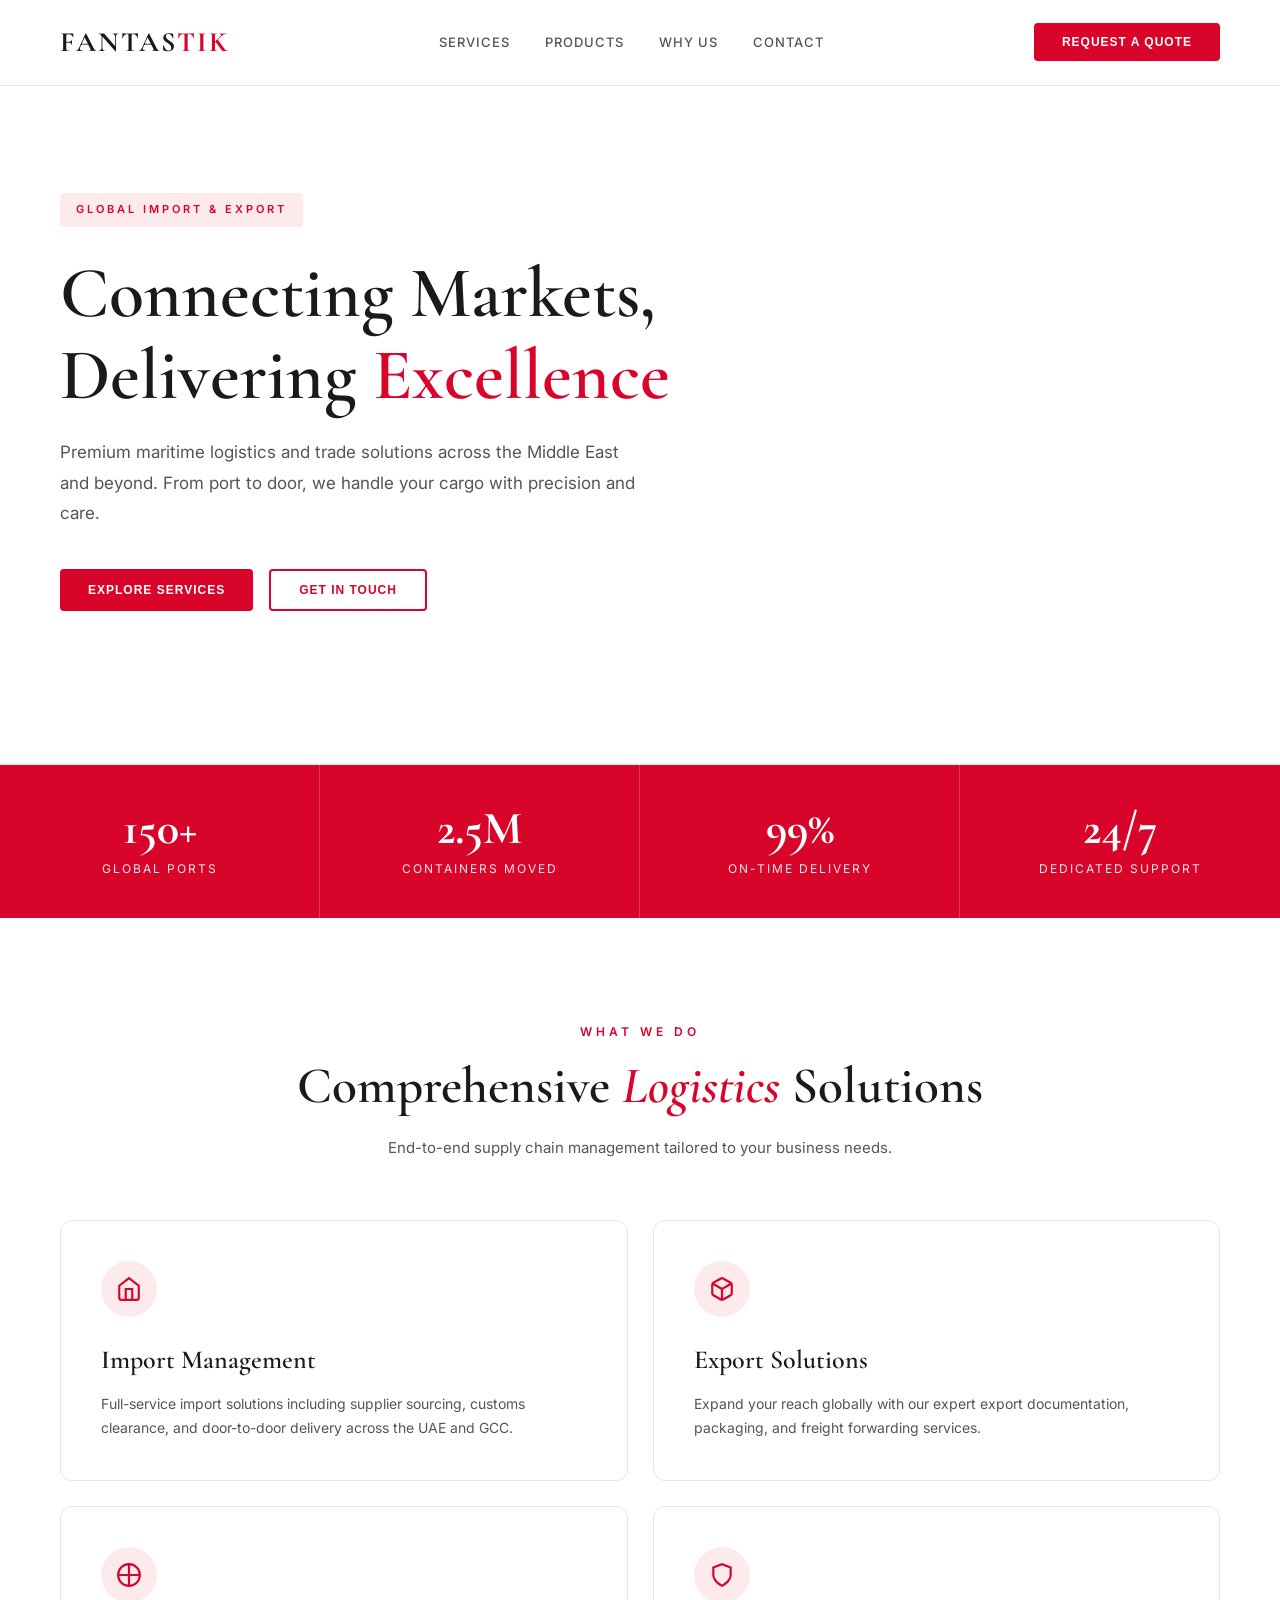
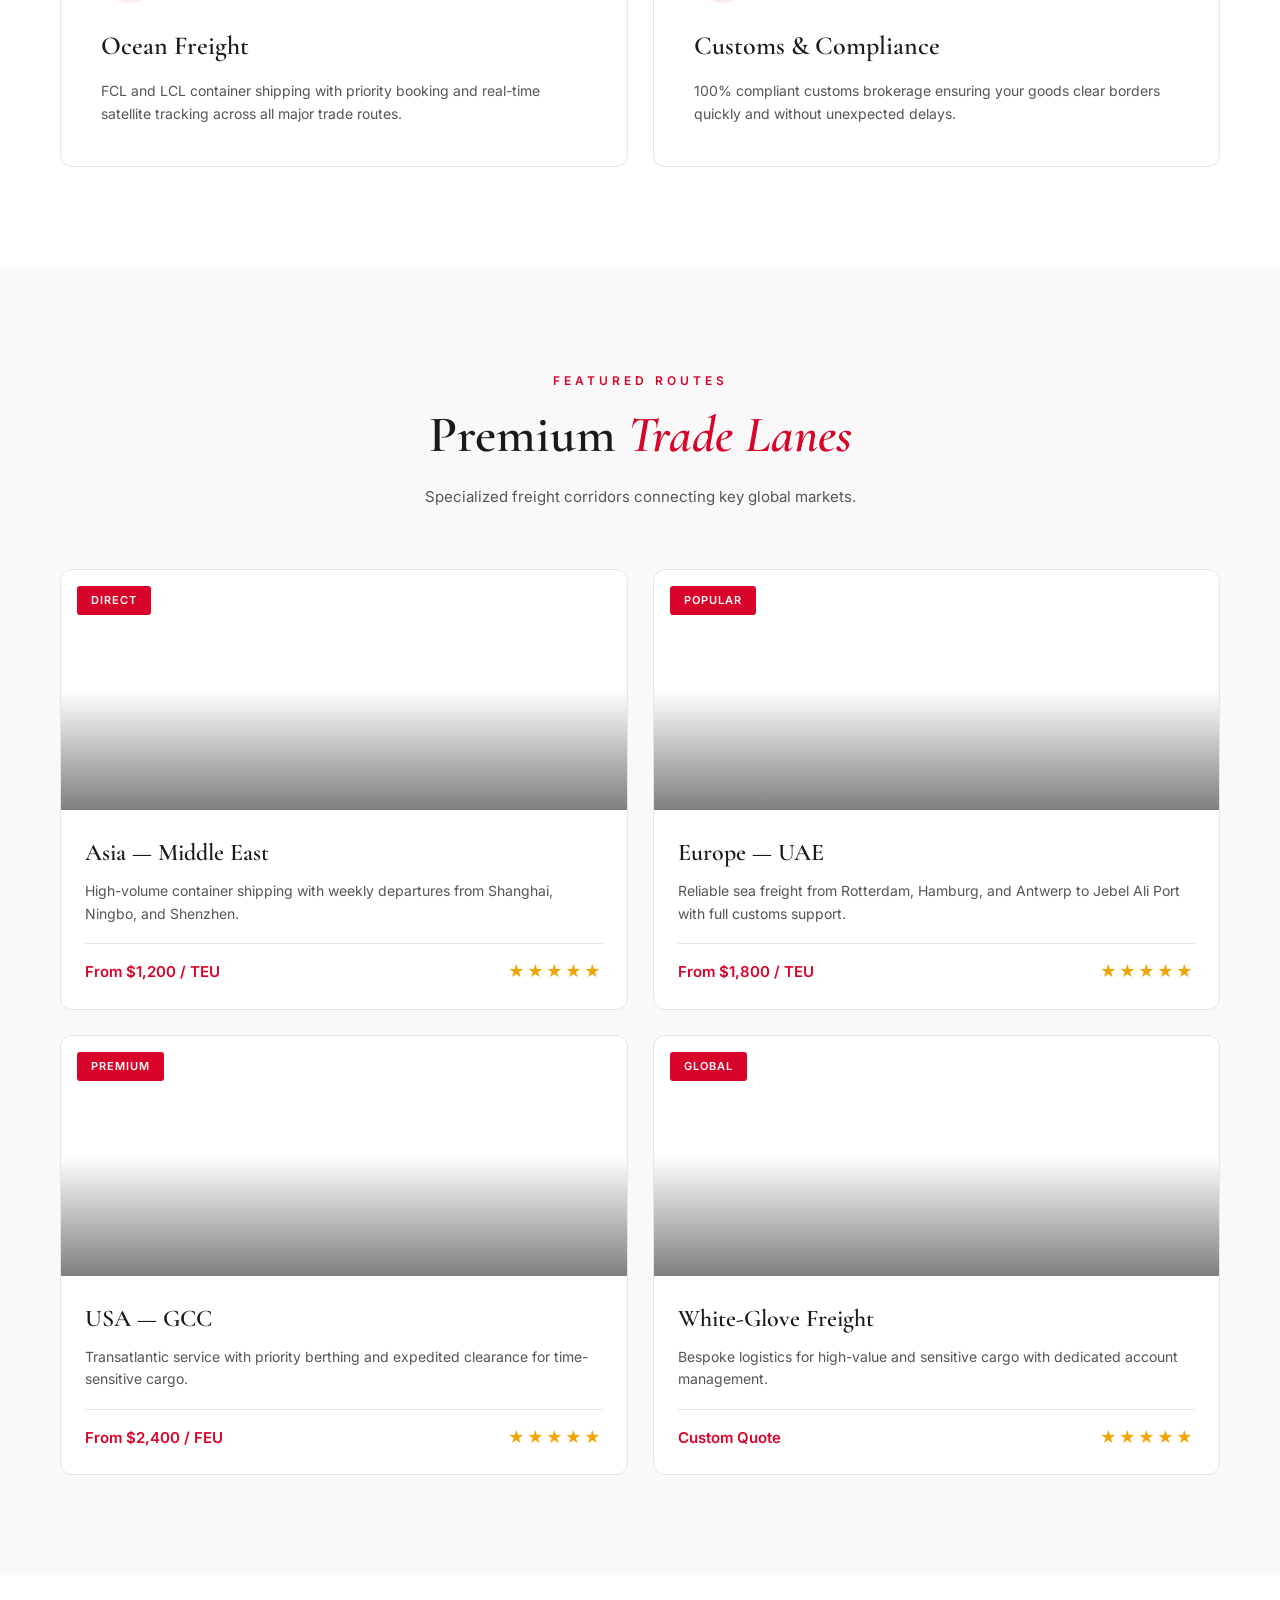
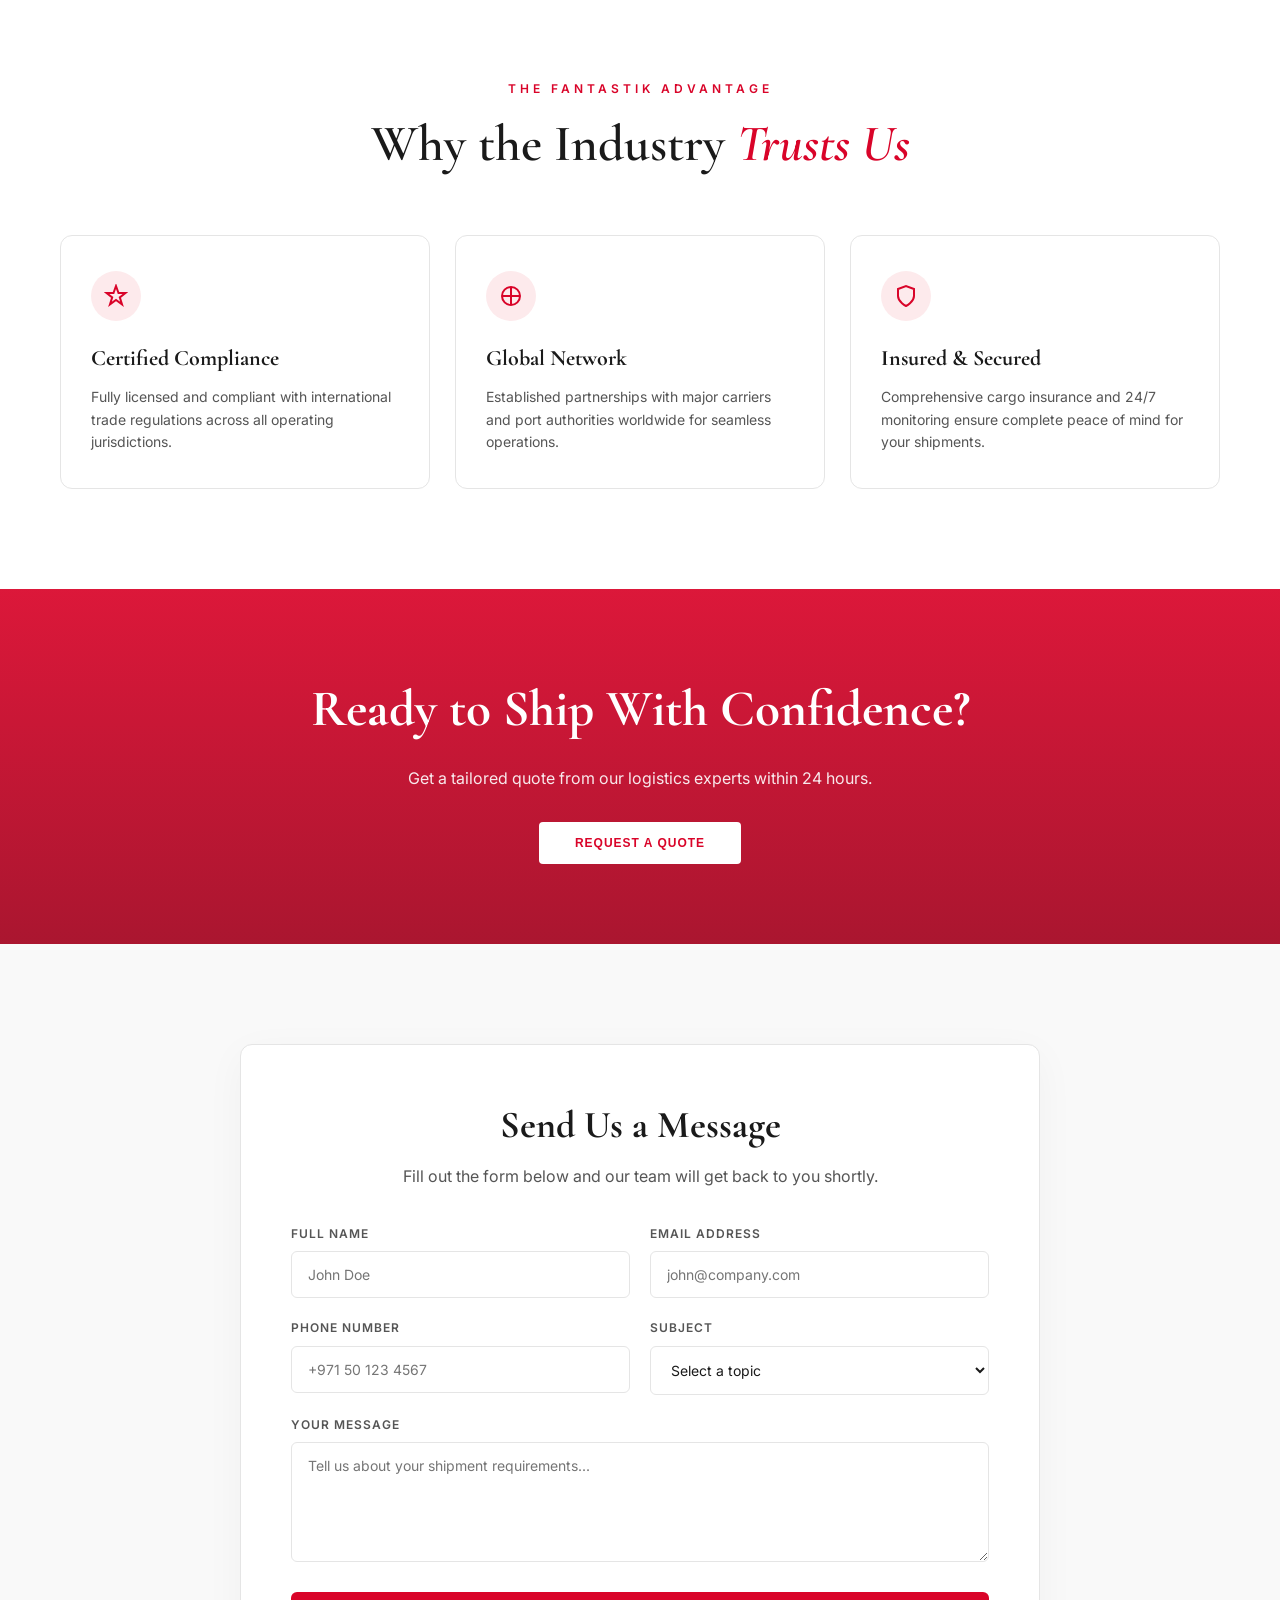
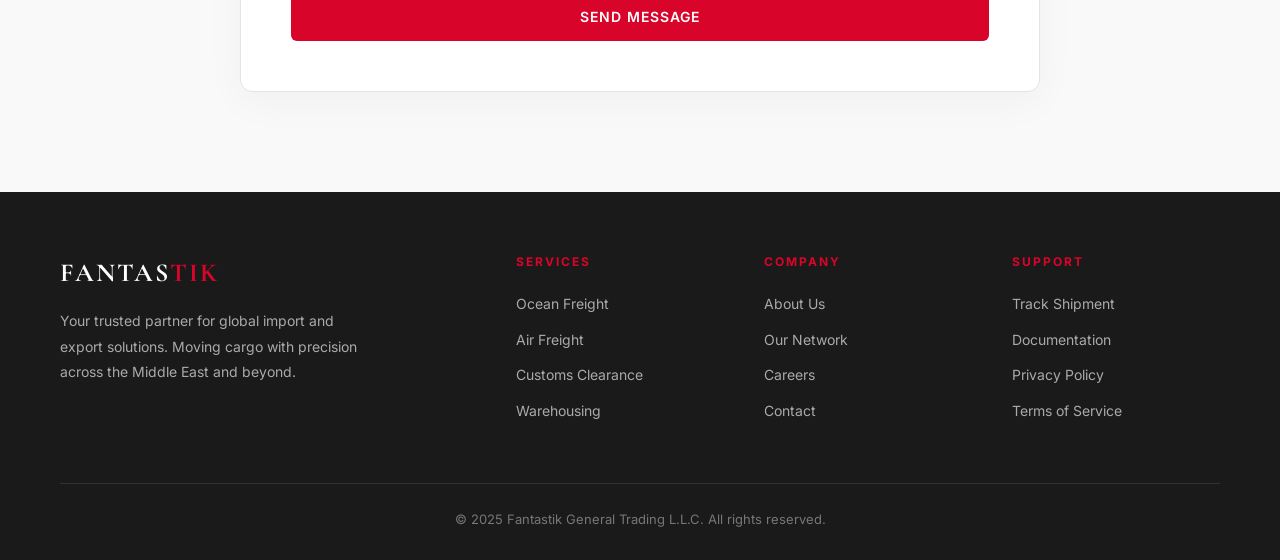
==== commit 1a1b8b32: "Rename Atlas Flow to Fantastik in index.html" ====
--- a/index.html
+++ b/index.html
@@ -3,7 +3,7 @@
 <head>
 <meta charset="UTF-8" />
 <meta name="viewport" content="width=device-width, initial-scale=1.0" />
-<title>ATLAS FLOW — Global Import & Export</title>
+<title>FANTASTIK — Global Import & Export</title>
 <link href="https://fonts.googleapis.com/css2?family=Cormorant+Garamond:wght@400;600;700&family=Inter:wght@300;400;500;600;700&display=swap" rel="stylesheet">
 <style>
   /* ============ RESET & VARIABLES ============ */
@@ -459,7 +459,7 @@
 
 <!-- ============ NAVBAR ============ -->
 <nav class="navbar" id="navbar">
-  <a href="#" class="logo">ATLAS <span>FLOW</span></a>
+  <a href="#" class="logo">FANTAS<span>TIK</span></a>
   <div class="nav-links">
     <a href="#services">Services</a>
     <a href="#products">Products</a>
@@ -595,7 +595,7 @@
 <!-- ============ WHY US ============ -->
 <section class="section" id="why">
   <div class="section-head reveal">
-    <span class="tag">The Atlas Flow Advantage</span>
+    <span class="tag">The Fantastik Advantage</span>
     <h2>Why the Industry <span class="red">Trusts Us</span></h2>
   </div>
   <div class="why-grid">
@@ -675,7 +675,7 @@
 <footer>
   <div class="footer-top">
     <div class="footer-brand">
-      <a href="#" class="logo">ATLAS <span>FLOW</span></a>
+      <a href="#" class="logo">FANTAS<span>TIK</span></a>
       <p>Your trusted partner for global import and export solutions. Moving cargo with precision across the Middle East and beyond.</p>
     </div>
     <div class="footer-col">
@@ -707,7 +707,7 @@
     </div>
   </div>
   <div class="footer-bottom">
-    <p>© 2025 Atlas Flow General Trading L.L.C. All rights reserved.</p>
+    <p>© 2025 Fantastik General Trading L.L.C. All rights reserved.</p>
   </div>
 </footer>
 
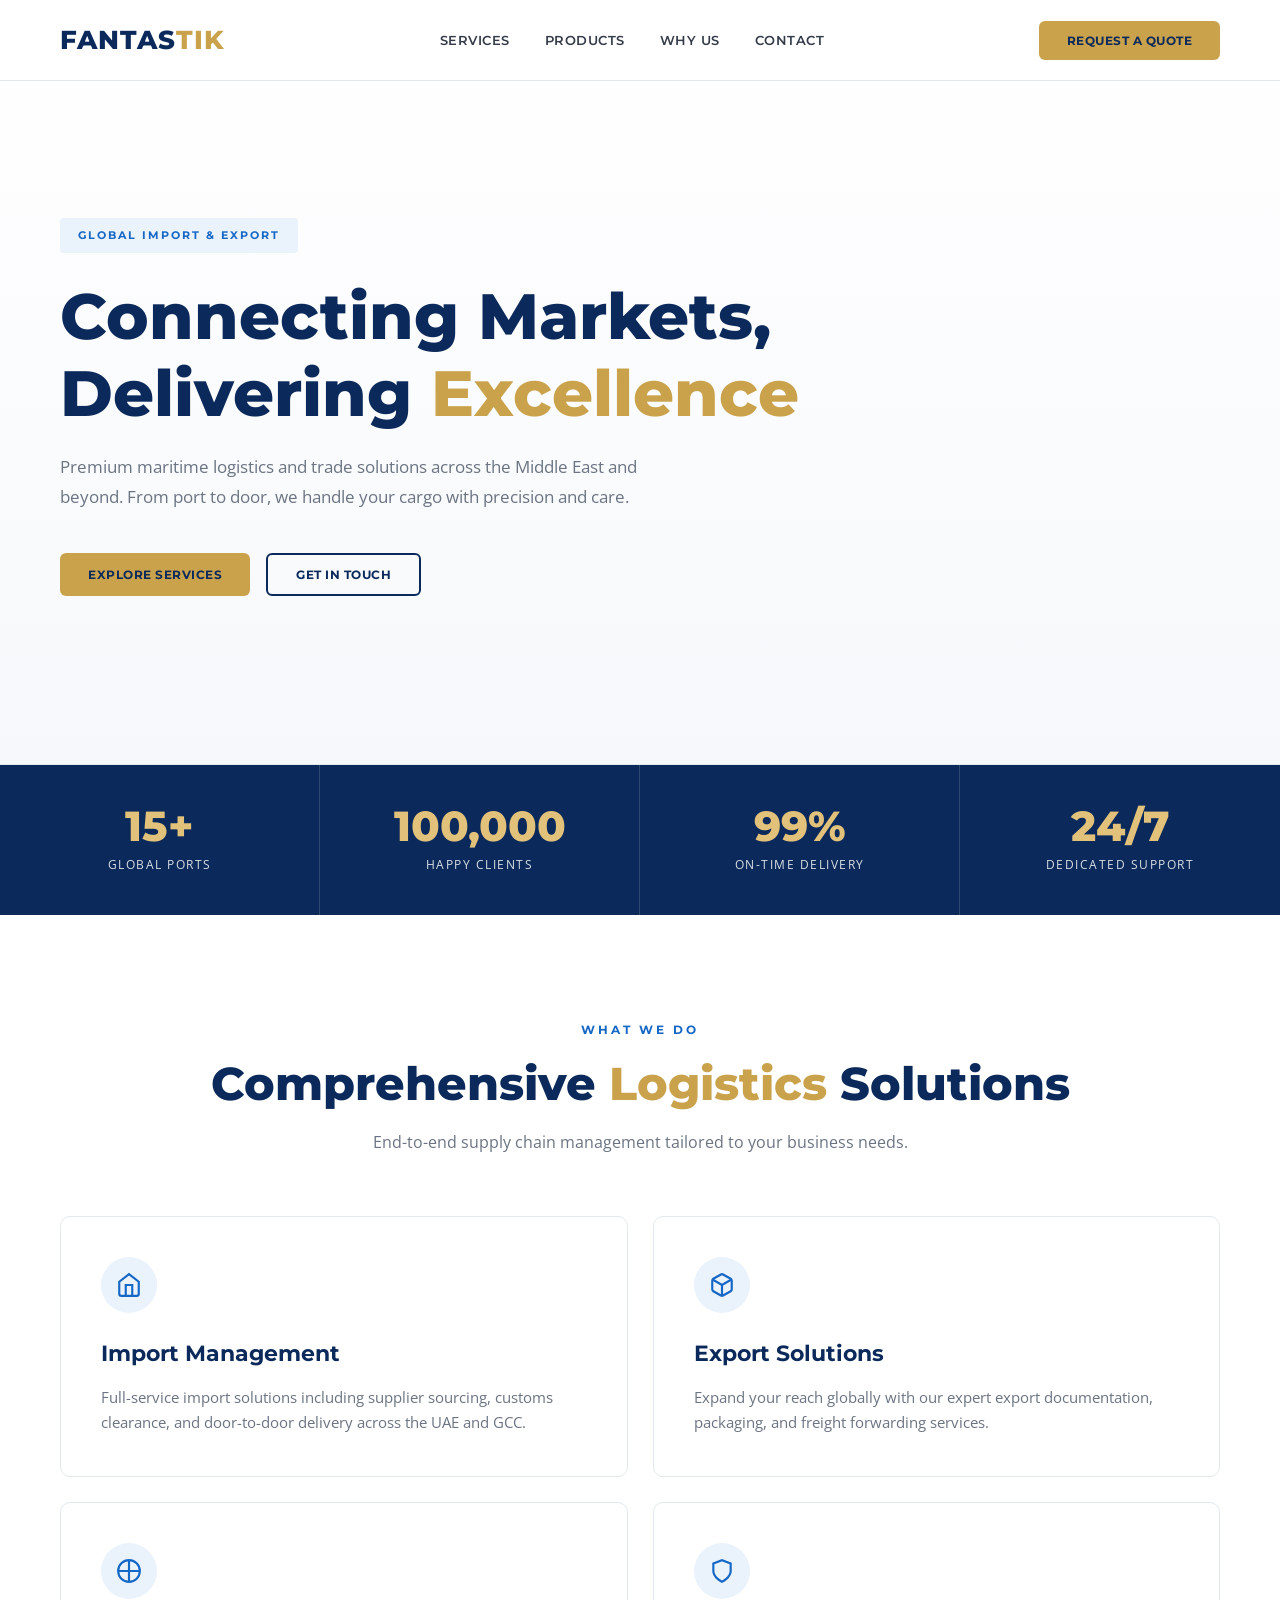
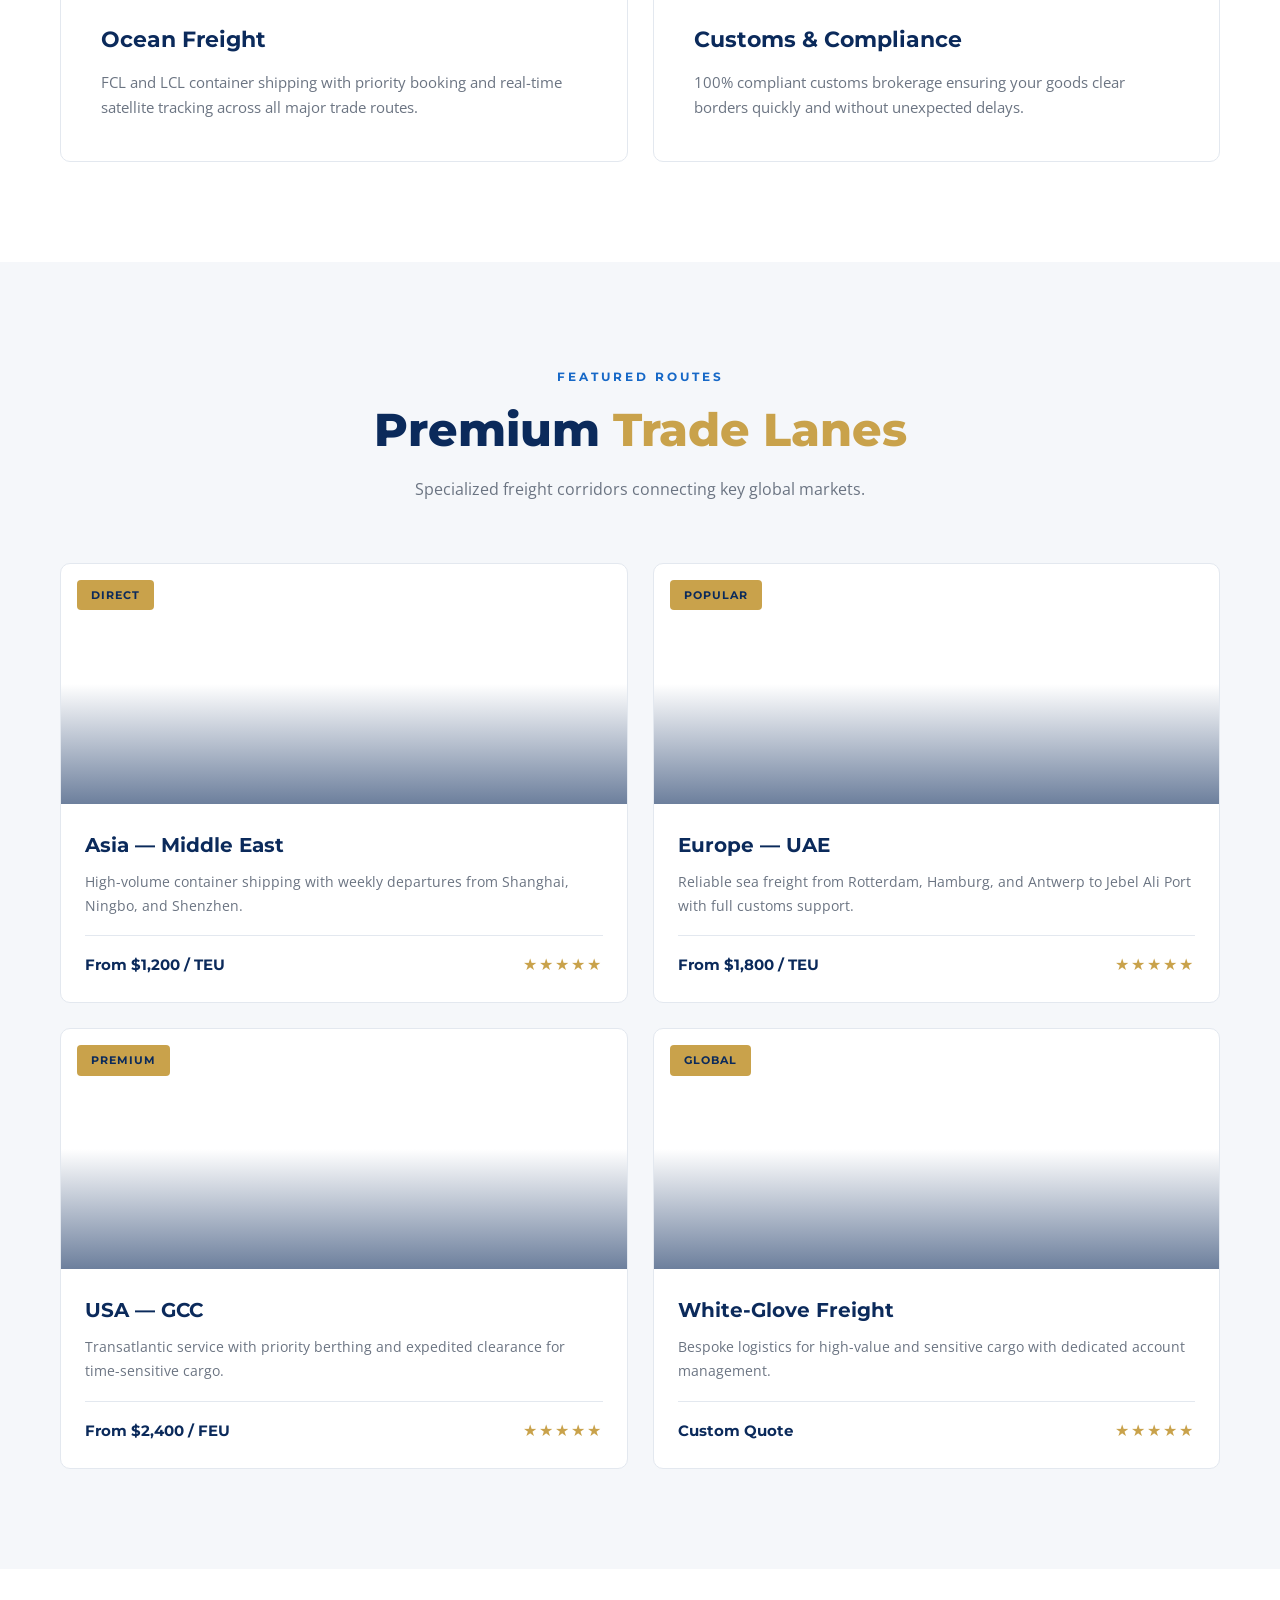
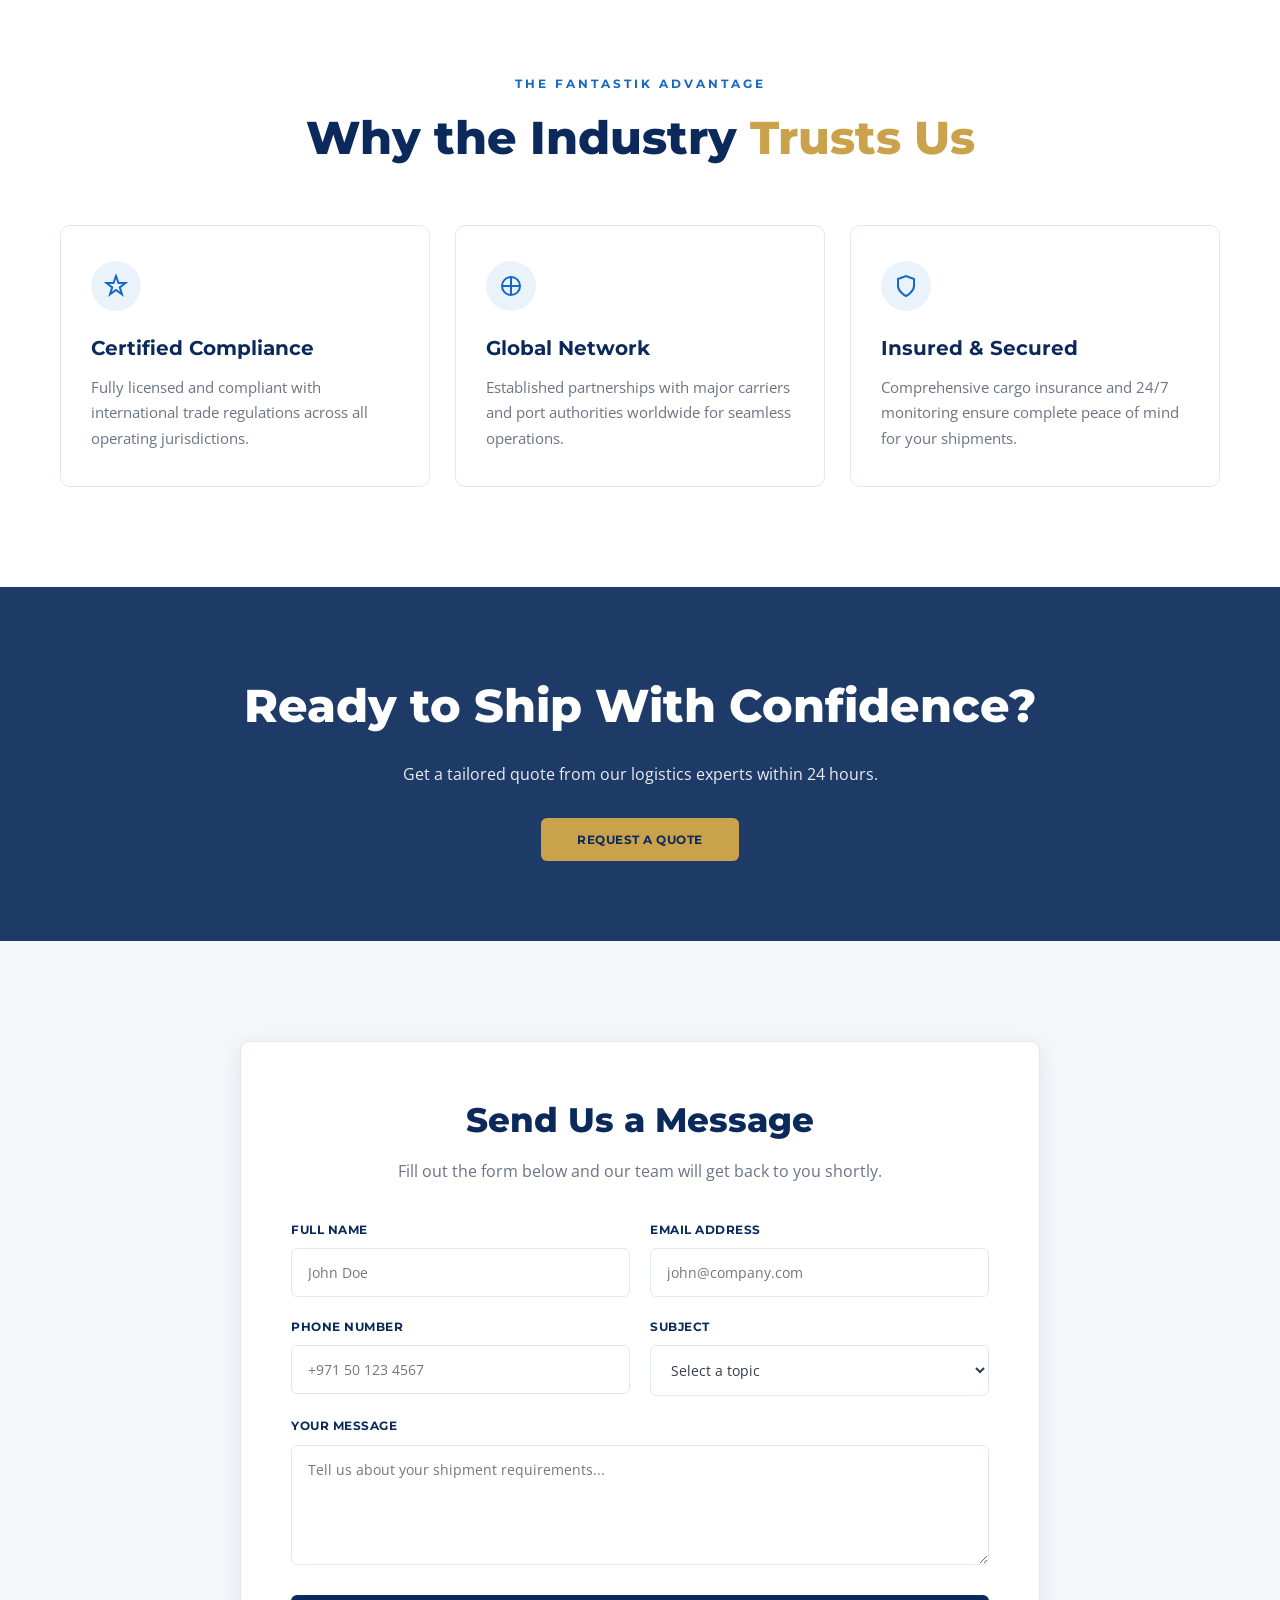
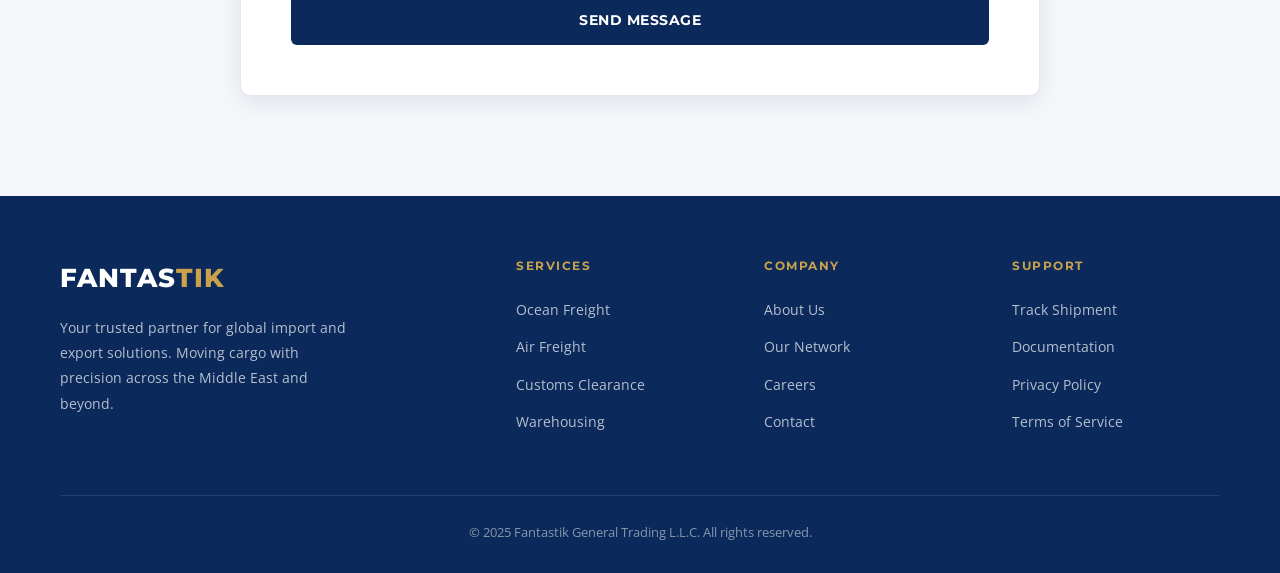
==== commit bd2c653b: "Refactor styles and update HTML structure" ====
--- a/index.html
+++ b/index.html
@@ -4,81 +4,89 @@
 <meta charset="UTF-8" />
 <meta name="viewport" content="width=device-width, initial-scale=1.0" />
 <title>FANTASTIK — Global Import & Export</title>
-<link href="https://fonts.googleapis.com/css2?family=Cormorant+Garamond:wght@400;600;700&family=Inter:wght@300;400;500;600;700&display=swap" rel="stylesheet">
+<link href="https://fonts.googleapis.com/css2?family=Montserrat:wght@500;600;700;800&family=Open+Sans:wght@400;500;600;700&display=swap" rel="stylesheet">
 <style>
   /* ============ RESET & VARIABLES ============ */
   * { margin: 0; padding: 0; box-sizing: border-box; }
   :root {
-    --red: #d90429;
-    --red-dark: #a3021e;
-    --red-light: #fdeaec;
-    --white: #ffffff;
-    --off-white: #f9f9f9;
-    --text-dark: #1a1a1a;
-    --text-gray: #555555;
-    --text-light: #888888;
-    --border: #e5e5e5;
-    --font-serif: 'Cormorant Garamond', serif;
-    --font-sans: 'Inter', sans-serif;
+    --navy: #0B2A5B;
+    --navy-2: #123B7D;
+    --blue: #1668C7;
+    --blue-light: #EAF2FC;
+    --gold: #C9A24B;
+    --gold-2: #E2C27A;
+    --text: #333B49;
+    --muted: #6B7482;
+    --bg: #FFFFFF;
+    --bg-alt: #F5F7FA;
+    --line: #E3E8EF;
+    --green: #1FAF57;
+    --font-h: 'Montserrat', Arial, sans-serif;
+    --font-b: 'Open Sans', Arial, sans-serif;
+    --shadow: 0 6px 24px rgba(11,42,91,.10);
+    --shadow-lg: 0 16px 44px rgba(11,42,91,.16);
   }
   html { scroll-behavior: smooth; }
   body {
-    font-family: var(--font-sans);
-    background: var(--white);
-    color: var(--text-dark);
-    line-height: 1.6;
+    font-family: var(--font-b);
+    background: var(--bg);
+    color: var(--text);
+    line-height: 1.7;
     overflow-x: hidden;
+    font-size: 16px;
   }
   a { text-decoration: none; color: inherit; }
   img { display: block; max-width: 100%; }
-  ::selection { background: var(--red); color: var(--white); }
+  ::selection { background: var(--gold); color: var(--navy); }
 
   /* ============ NAVBAR ============ */
   .navbar {
     position: fixed; top: 0; left: 0; right: 0;
     z-index: 1000;
-    padding: 20px 60px;
+    padding: 18px 60px;
     display: flex; align-items: center; justify-content: space-between;
-    background: rgba(255, 255, 255, 0.95);
+    background: rgba(255, 255, 255, 0.97);
     backdrop-filter: blur(15px);
-    border-bottom: 1px solid var(--border);
+    border-bottom: 1px solid var(--line);
     transition: all 0.3s;
   }
   .navbar.scrolled {
-    padding: 14px 60px;
-    box-shadow: 0 4px 20px rgba(0,0,0,0.06);
+    padding: 12px 60px;
+    box-shadow: var(--shadow);
   }
   .logo {
-    font-family: var(--font-serif);
-    font-size: 28px; font-weight: 700;
-    letter-spacing: 2px;
-    color: var(--text-dark);
-  }
-  .logo span { color: var(--red); }
+    font-family: var(--font-h);
+    font-size: 26px; font-weight: 800;
+    letter-spacing: 1px;
+    color: var(--navy);
+  }
+  .logo span { color: var(--gold); }
   .nav-links { display: flex; gap: 35px; align-items: center; }
   .nav-links a {
-    font-size: 13px; letter-spacing: 1px; text-transform: uppercase;
-    color: var(--text-gray); position: relative; transition: color 0.3s;
-    font-weight: 500;
+    font-family: var(--font-h);
+    font-size: 13px; letter-spacing: 0.5px; text-transform: uppercase;
+    color: var(--text); position: relative; transition: color 0.3s;
+    font-weight: 600;
   }
   .nav-links a::after {
     content: ''; position: absolute; left: 0; bottom: -6px;
-    width: 0; height: 2px; background: var(--red);
+    width: 0; height: 2px; background: var(--gold);
     transition: width 0.3s ease;
   }
-  .nav-links a:hover { color: var(--red); }
+  .nav-links a:hover { color: var(--navy); }
   .nav-links a:hover::after { width: 100%; }
-  .btn-red {
-    padding: 12px 28px; border-radius: 4px;
-    background: var(--red);
-    color: var(--white); font-weight: 600; letter-spacing: 1px;
+  .btn-gold {
+    padding: 12px 28px; border-radius: 6px;
+    background: var(--gold);
+    color: var(--navy); font-family: var(--font-h);
+    font-weight: 700; letter-spacing: 0.5px;
     font-size: 12px; text-transform: uppercase; border: none; cursor: pointer;
     transition: all 0.3s ease;
   }
-  .btn-red:hover {
-    background: var(--red-dark);
+  .btn-gold:hover {
+    background: var(--gold-2);
     transform: translateY(-2px);
-    box-shadow: 0 8px 20px rgba(217, 4, 41, 0.3);
+    box-shadow: 0 8px 20px rgba(201, 162, 75, 0.35);
   }
 
   /* ============ HERO ============ */
@@ -86,67 +94,70 @@
     min-height: 85vh;
     display: flex; align-items: center;
     position: relative;
-    padding: 120px 60px 80px;
+    padding: 130px 60px 80px;
     background:
-      linear-gradient(rgba(255,255,255,0.92), rgba(255,255,255,0.85)),
+      linear-gradient(rgba(255,255,255,0.92), rgba(245,247,250,0.88)),
       url('https://images.unsplash.com/photo-1494412574643-ff11b0a5c1c3?q=80&w=2070&auto=format&fit=crop') center/cover fixed;
-    border-bottom: 1px solid var(--border);
+    border-bottom: 1px solid var(--line);
   }
   .hero-content { max-width: 750px; position: relative; z-index: 2; }
   .hero-tag {
-    display: inline-block; padding: 8px 16px;
-    background: var(--red-light);
-    color: var(--red);
-    font-size: 11px; letter-spacing: 3px; text-transform: uppercase;
-    font-weight: 600; margin-bottom: 25px;
+    display: inline-block; padding: 8px 18px;
+    background: var(--blue-light);
+    color: var(--blue);
+    font-family: var(--font-h);
+    font-size: 11px; letter-spacing: 2px; text-transform: uppercase;
+    font-weight: 700; margin-bottom: 25px;
     border-radius: 4px;
   }
   .hero h1 {
-    font-family: var(--font-serif);
-    font-size: clamp(42px, 6vw, 72px);
-    font-weight: 600; line-height: 1.15;
-    color: var(--text-dark);
+    font-family: var(--font-h);
+    font-size: clamp(38px, 5.5vw, 64px);
+    font-weight: 800; line-height: 1.2;
+    color: var(--navy);
     margin-bottom: 20px;
   }
-  .hero h1 .red { color: var(--red); }
+  .hero h1 .gold { color: var(--gold); }
   .hero p {
-    font-size: 17px; color: var(--text-gray);
+    font-size: 17px; color: var(--muted);
     max-width: 580px; margin-bottom: 40px;
     line-height: 1.8;
   }
   .hero-actions { display: flex; gap: 16px; flex-wrap: wrap; }
-  .btn-outline-red {
-    padding: 12px 28px; border-radius: 4px;
+  .btn-outline {
+    padding: 12px 28px; border-radius: 6px;
     background: transparent;
-    border: 2px solid var(--red);
-    color: var(--red); font-weight: 600; letter-spacing: 1px;
+    border: 2px solid var(--navy);
+    color: var(--navy); font-family: var(--font-h);
+    font-weight: 700; letter-spacing: 0.5px;
     font-size: 12px; text-transform: uppercase; cursor: pointer;
     transition: all 0.3s ease;
   }
-  .btn-outline-red:hover {
-    background: var(--red);
-    color: var(--white);
+  .btn-outline:hover {
+    background: var(--navy);
+    color: #fff;
   }
 
   /* ============ STATS BAR ============ */
   .stats-bar {
     display: grid; grid-template-columns: repeat(4, 1fr);
-    background: var(--red);
-    color: var(--white);
+    background: var(--navy);
+    color: #fff;
   }
   .stat-item {
     padding: 40px 30px; text-align: center;
-    border-right: 1px solid rgba(255,255,255,0.2);
+    border-right: 1px solid rgba(255,255,255,0.15);
   }
   .stat-item:last-child { border-right: none; }
   .stat-item h3 {
-    font-family: var(--font-serif);
-    font-size: 46px; font-weight: 700;
+    font-family: var(--font-h);
+    font-size: 42px; font-weight: 800;
     line-height: 1; margin-bottom: 8px;
+    color: var(--gold-2);
   }
   .stat-item p {
-    font-size: 12px; letter-spacing: 2px; text-transform: uppercase;
-    opacity: 0.9;
+    font-size: 12px; letter-spacing: 1.5px; text-transform: uppercase;
+    opacity: 0.85;
   }
 
   /* ============ SECTION TITLES ============ */
@@ -156,20 +167,21 @@
   }
   .section-head .tag {
     display: inline-block;
-    color: var(--red);
-    font-size: 12px; letter-spacing: 4px; text-transform: uppercase;
-    font-weight: 600; margin-bottom: 15px;
+    color: var(--blue);
+    font-family: var(--font-h);
+    font-size: 12px; letter-spacing: 3px; text-transform: uppercase;
+    font-weight: 700; margin-bottom: 15px;
   }
   .section-head h2 {
-    font-family: var(--font-serif);
-    font-size: clamp(36px, 4vw, 52px);
-    font-weight: 600; color: var(--text-dark);
+    font-family: var(--font-h);
+    font-size: clamp(30px, 4vw, 46px);
+    font-weight: 800; color: var(--navy);
     line-height: 1.2;
   }
-  .section-head h2 .red { color: var(--red); font-style: italic; }
+  .section-head h2 .gold { color: var(--gold); }
   .section-head p {
-    color: var(--text-gray); max-width: 600px;
-    margin: 18px auto 0; font-size: 15px;
+    color: var(--muted); max-width: 600px;
+    margin: 18px auto 0; font-size: 16px;
   }
 
   /* ============ 2x2 SERVICES GRID ============ */
@@ -179,9 +191,9 @@
     gap: 25px;
   }
   .service-card {
-    background: var(--white);
-    border: 1px solid var(--border);
-    border-radius: 12px;
+    background: var(--bg);
+    border: 1px solid var(--line);
+    border-radius: 10px;
     padding: 40px;
     transition: all 0.3s ease;
     position: relative;
@@ -189,46 +201,46 @@
   }
   .service-card::before {
     content: ''; position: absolute; top: 0; left: 0;
-    width: 4px; height: 0; background: var(--red);
+    width: 4px; height: 0; background: var(--gold);
     transition: height 0.3s ease;
   }
   .service-card:hover {
-    border-color: var(--red);
-    box-shadow: 0 10px 30px rgba(217, 4, 41, 0.08);
+    border-color: var(--gold);
+    box-shadow: var(--shadow);
     transform: translateY(-4px);
   }
   .service-card:hover::before { height: 100%; }
   .service-icon {
     width: 56px; height: 56px; border-radius: 50%;
-    background: var(--red-light);
+    background: var(--blue-light);
     display: flex; align-items: center; justify-content: center;
-    color: var(--red); margin-bottom: 22px;
+    color: var(--blue); margin-bottom: 22px;
   }
   .service-card h3 {
-    font-family: var(--font-serif);
-    font-size: 26px; font-weight: 600;
-    margin-bottom: 12px;
+    font-family: var(--font-h);
+    font-size: 22px; font-weight: 700;
+    margin-bottom: 12px; color: var(--navy);
   }
   .service-card p {
-    color: var(--text-gray); font-size: 14px; line-height: 1.7;
+    color: var(--muted); font-size: 15px; line-height: 1.7;
   }
 
   /* ============ 2x2 PRODUCTS GRID ============ */
-  .products-section { background: var(--off-white); }
+  .products-section { background: var(--bg-alt); }
   .products-grid {
     display: grid;
     grid-template-columns: repeat(2, 1fr);
     gap: 25px;
   }
   .product-card {
-    background: var(--white);
-    border-radius: 12px;
+    background: var(--bg);
+    border-radius: 10px;
     overflow: hidden;
-    border: 1px solid var(--border);
+    border: 1px solid var(--line);
     transition: all 0.3s ease;
   }
   .product-card:hover {
-    box-shadow: 0 15px 40px rgba(0,0,0,0.08);
+    box-shadow: var(--shadow);
     transform: translateY(-4px);
   }
   .product-img {
@@ -239,33 +251,35 @@
   }
   .product-img::after {
     content: ''; position: absolute; inset: 0;
-    background: linear-gradient(180deg, transparent 50%, rgba(0,0,0,0.5) 100%);
+    background: linear-gradient(180deg, transparent 50%, rgba(11,42,91,0.6) 100%);
   }
   .product-img .tag {
     position: absolute; top: 16px; left: 16px; z-index: 2;
-    padding: 6px 14px; border-radius: 3px;
-    background: var(--red);
-    color: var(--white); font-size: 11px; font-weight: 600;
+    padding: 6px 14px; border-radius: 4px;
+    background: var(--gold);
+    color: var(--navy); font-family: var(--font-h);
+    font-size: 11px; font-weight: 700;
     letter-spacing: 1px; text-transform: uppercase;
   }
   .product-info { padding: 24px; }
   .product-info h3 {
-    font-family: var(--font-serif);
-    font-size: 24px; font-weight: 600;
-    margin-bottom: 8px;
+    font-family: var(--font-h);
+    font-size: 20px; font-weight: 700;
+    margin-bottom: 8px; color: var(--navy);
   }
   .product-info p {
-    color: var(--text-gray); font-size: 14px;
+    color: var(--muted); font-size: 14px;
   }
   .product-meta {
     display: flex; justify-content: space-between; align-items: center;
     margin-top: 18px; padding-top: 15px;
-    border-top: 1px solid var(--border);
+    border-top: 1px solid var(--line);
   }
   .product-meta .price {
-    color: var(--red); font-weight: 600; font-size: 15px;
-  }
-  .product-meta .rating { color: #f0a500; letter-spacing: 2px; }
+    color: var(--navy); font-weight: 700; font-size: 15px;
+    font-family: var(--font-h);
+  }
+  .product-meta .rating { color: var(--gold); letter-spacing: 2px; }
 
   /* ============ WHY US ============ */
   .why-grid {
@@ -273,72 +287,79 @@
   }
   .why-card {
     padding: 35px 30px;
-    background: var(--white);
-    border: 1px solid var(--border);
-    border-radius: 12px;
+    background: var(--bg);
+    border: 1px solid var(--line);
+    border-radius: 10px;
     transition: all 0.3s;
   }
   .why-card:hover {
-    border-color: var(--red);
-    box-shadow: 0 8px 25px rgba(217, 4, 41, 0.06);
+    border-color: var(--gold);
+    box-shadow: var(--shadow);
   }
   .why-card .icon {
     width: 50px; height: 50px; border-radius: 50%;
-    background: var(--red-light);
+    background: var(--blue-light);
     display: flex; align-items: center; justify-content: center;
-    color: var(--red); margin-bottom: 20px;
+    color: var(--blue); margin-bottom: 20px;
   }
   .why-card h3 {
-    font-family: var(--font-serif);
-    font-size: 22px; margin-bottom: 10px;
-  }
-  .why-card p { color: var(--text-gray); font-size: 14px; }
+    font-family: var(--font-h);
+    font-size: 20px; font-weight: 700; margin-bottom: 10px;
+    color: var(--navy);
+  }
+  .why-card p { color: var(--muted); font-size: 15px; }
 
   /* ============ CTA BANNER ============ */
   .cta-banner {
     padding: 80px 60px;
     background:
-      linear-gradient(rgba(217, 4, 41, 0.92), rgba(163, 2, 30, 0.92)),
+      linear-gradient(rgba(11,42,91,0.92), rgba(11,42,91,0.92)),
       url('https://images.unsplash.com/photo-1586528116311-ad8dd3c8310d?q=80&w=2070&auto=format&fit=crop') center/cover fixed;
-    text-align: center; color: var(--white);
+    text-align: center; color: #fff;
   }
   .cta-banner h2 {
-    font-family: var(--font-serif);
-    font-size: clamp(32px, 4vw, 52px);
+    font-family: var(--font-h);
+    font-size: clamp(28px, 4vw, 46px);
+    font-weight: 800;
     margin-bottom: 15px;
   }
   .cta-banner p {
     opacity: 0.9; max-width: 550px; margin: 0 auto 30px;
   }
   .btn-white {
-    padding: 14px 36px; border-radius: 4px;
-    background: var(--white);
-    color: var(--red); font-weight: 700; letter-spacing: 1px;
+    padding: 14px 36px; border-radius: 6px;
+    background: var(--gold);
+    color: var(--navy); font-family: var(--font-h);
+    font-weight: 700; letter-spacing: 0.5px;
     font-size: 12px; text-transform: uppercase; border: none; cursor: pointer;
     transition: all 0.3s;
   }
-  .btn-white:hover { background: var(--off-white); transform: translateY(-2px); }
+  .btn-white:hover {
+    background: var(--gold-2);
+    transform: translateY(-2px);
+  }
 
   /* ============ CONTACT FORM ============ */
   .contact-section {
     padding: 100px 60px;
-    background: var(--off-white);
+    background: var(--bg-alt);
   }
   .contact-container {
     max-width: 800px; margin: 0 auto;
-    background: var(--white);
+    background: var(--bg);
     padding: 50px;
-    border-radius: 12px;
-    border: 1px solid var(--border);
-    box-shadow: 0 10px 40px rgba(0,0,0,0.04);
+    border-radius: 10px;
+    border: 1px solid var(--line);
+    box-shadow: var(--shadow);
   }
   .contact-container h2 {
-    font-family: var(--font-serif);
-    font-size: 38px; text-align: center;
+    font-family: var(--font-h);
+    font-size: 34px; text-align: center;
+    font-weight: 800; color: var(--navy);
     margin-bottom: 8px;
   }
   .contact-container > p {
-    text-align: center; color: var(--text-gray);
+    text-align: center; color: var(--muted);
     margin-bottom: 35px;
   }
   .form-grid {
@@ -347,28 +368,29 @@
   .form-group { display: flex; flex-direction: column; }
   .form-group.full { grid-column: 1 / -1; }
   .form-group label {
-    font-size: 12px; font-weight: 600;
-    letter-spacing: 1px; text-transform: uppercase;
-    color: var(--text-gray); margin-bottom: 8px;
+    font-family: var(--font-h);
+    font-size: 12px; font-weight: 700;
+    letter-spacing: 0.5px; text-transform: uppercase;
+    color: var(--navy); margin-bottom: 8px;
   }
   .form-group input,
   .form-group textarea,
   .form-group select {
     padding: 14px 16px;
-    border: 1px solid var(--border);
+    border: 1px solid var(--line);
     border-radius: 6px;
-    font-family: var(--font-sans);
+    font-family: var(--font-b);
     font-size: 14px;
-    color: var(--text-dark);
-    background: var(--white);
+    color: var(--text);
+    background: var(--bg);
     outline: none;
     transition: border-color 0.3s, box-shadow 0.3s;
   }
   .form-group input:focus,
   .form-group textarea:focus,
   .form-group select:focus {
-    border-color: var(--red);
-    box-shadow: 0 0 0 3px rgba(217, 4, 41, 0.1);
+    border-color: var(--blue);
+    box-shadow: 0 0 0 3px rgba(22, 104, 199, 0.1);
   }
   .form-group textarea {
     resize: vertical; min-height: 120px;
@@ -379,49 +401,50 @@
   }
   .form-submit button {
     width: 100%; padding: 16px;
-    background: var(--red); color: var(--white);
+    background: var(--navy); color: #fff;
     border: none; border-radius: 6px;
-    font-family: var(--font-sans);
-    font-size: 14px; font-weight: 600;
-    letter-spacing: 1px; text-transform: uppercase;
+    font-family: var(--font-h);
+    font-size: 14px; font-weight: 700;
+    letter-spacing: 0.5px; text-transform: uppercase;
     cursor: pointer; transition: all 0.3s;
   }
   .form-submit button:hover {
-    background: var(--red-dark);
-    box-shadow: 0 8px 20px rgba(217, 4, 41, 0.25);
+    background: var(--navy-2);
+    box-shadow: 0 8px 20px rgba(11, 42, 91, 0.25);
   }
 
   /* ============ FOOTER ============ */
   footer {
-    background: var(--text-dark);
-    color: var(--white);
+    background: var(--navy);
+    color: #fff;
     padding: 60px 60px 30px;
   }
   .footer-top {
     display: grid; grid-template-columns: 2fr 1fr 1fr 1fr;
     gap: 40px; margin-bottom: 50px;
   }
-  .footer-brand .logo { color: var(--white); font-size: 26px; }
-  .footer-brand .logo span { color: var(--red); }
+  .footer-brand .logo { color: #fff; font-size: 26px; }
+  .footer-brand .logo span { color: var(--gold); }
   .footer-brand p {
-    color: #aaaaaa; font-size: 14px;
+    color: rgba(255,255,255,0.7); font-size: 14px;
     margin-top: 15px; max-width: 300px; line-height: 1.8;
   }
   .footer-col h4 {
-    font-size: 12px; letter-spacing: 2px; text-transform: uppercase;
-    color: var(--red); margin-bottom: 20px;
+    font-family: var(--font-h);
+    font-size: 12px; letter-spacing: 1.5px; text-transform: uppercase;
+    color: var(--gold); margin-bottom: 20px;
   }
   .footer-col ul { list-style: none; }
   .footer-col li { margin-bottom: 10px; }
   .footer-col a {
-    color: #aaaaaa; font-size: 14px;
+    color: rgba(255,255,255,0.7); font-size: 14px;
     transition: color 0.3s;
   }
-  .footer-col a:hover { color: var(--white); }
+  .footer-col a:hover { color: var(--gold-2); }
   .footer-bottom {
     border-top: 1px solid rgba(255,255,255,0.1);
     padding-top: 25px; text-align: center;
-    color: #777777; font-size: 13px;
+    color: rgba(255,255,255,0.5); font-size: 13px;
   }
 
   /* ============ REVEAL ANIMATION ============ */
@@ -448,7 +471,7 @@
   }
   @media (max-width: 600px) {
     .stats-bar { grid-template-columns: 1fr; }
-    .stat-item { border-right: none; border-bottom: 1px solid rgba(255,255,255,0.2); }
+    .stat-item { border-right: none; border-bottom: 1px solid rgba(255,255,255,0.15); }
     .footer-top { grid-template-columns: 1fr; }
     .hero-actions { flex-direction: column; }
     .hero-actions button { width: 100%; }
@@ -466,26 +489,26 @@
     <a href="#why">Why Us</a>
     <a href="#contact">Contact</a>
   </div>
-  <button class="btn-red" onclick="document.getElementById('contact').scrollIntoView({behavior:'smooth'})">Request a Quote</button>
+  <button class="btn-gold" onclick="document.getElementById('contact').scrollIntoView({behavior:'smooth'})">Request a Quote</button>
 </nav>
 
 <!-- ============ HERO ============ -->
 <section class="hero">
   <div class="hero-content reveal">
     <span class="hero-tag">Global Import & Export</span>
-    <h1>Connecting Markets,<br>Delivering <span class="red">Excellence</span></h1>
+    <h1>Connecting Markets,<br>Delivering <span class="gold">Excellence</span></h1>
     <p>Premium maritime logistics and trade solutions across the Middle East and beyond. From port to door, we handle your cargo with precision and care.</p>
     <div class="hero-actions">
-      <button class="btn-red" onclick="document.getElementById('services').scrollIntoView({behavior:'smooth'})">Explore Services</button>
-      <button class="btn-outline-red" onclick="document.getElementById('contact').scrollIntoView({behavior:'smooth'})">Get in Touch</button>
+      <button class="btn-gold" onclick="document.getElementById('services').scrollIntoView({behavior:'smooth'})">Explore Services</button>
+      <button class="btn-outline" onclick="document.getElementById('contact').scrollIntoView({behavior:'smooth'})">Get in Touch</button>
     </div>
   </div>
 </section>
 
 <!-- ============ STATS BAR ============ -->
 <section class="stats-bar reveal">
-  <div class="stat-item"><h3>150+</h3><p>Global Ports</p></div>
-  <div class="stat-item"><h3>2.5M</h3><p>Containers Moved</p></div>
+  <div class="stat-item"><h3>15+</h3><p>Global Ports</p></div>
+  <div class="stat-item"><h3>100,000</h3><p>Happy Clients</p></div>
   <div class="stat-item"><h3>99%</h3><p>On-Time Delivery</p></div>
   <div class="stat-item"><h3>24/7</h3><p>Dedicated Support</p></div>
 </section>
@@ -494,7 +517,7 @@
 <section class="section" id="services">
   <div class="section-head reveal">
     <span class="tag">What We Do</span>
-    <h2>Comprehensive <span class="red">Logistics</span> Solutions</h2>
+    <h2>Comprehensive <span class="gold">Logistics</span> Solutions</h2>
     <p>End-to-end supply chain management tailored to your business needs.</p>
   </div>
   <div class="services-grid">
@@ -533,7 +556,7 @@
 <section class="section products-section" id="products">
   <div class="section-head reveal">
     <span class="tag">Featured Routes</span>
-    <h2>Premium <span class="red">Trade Lanes</span></h2>
+    <h2>Premium <span class="gold">Trade Lanes</span></h2>
     <p>Specialized freight corridors connecting key global markets.</p>
   </div>
   <div class="products-grid">
@@ -596,7 +619,7 @@
 <section class="section" id="why">
   <div class="section-head reveal">
     <span class="tag">The Fantastik Advantage</span>
-    <h2>Why the Industry <span class="red">Trusts Us</span></h2>
+    <h2>Why the Industry <span class="gold">Trusts Us</span></h2>
   </div>
   <div class="why-grid">
     <div class="why-card reveal">
@@ -736,7 +759,7 @@
     const btn = e.target.querySelector('button[type="submit"]');
     const original = btn.textContent;
     btn.textContent = 'Message Sent ✓';
-    btn.style.background = '#2a9d8f';
+    btn.style.background = '#1FAF57';
     setTimeout(() => {
       btn.textContent = original;
       btn.style.background = '';
